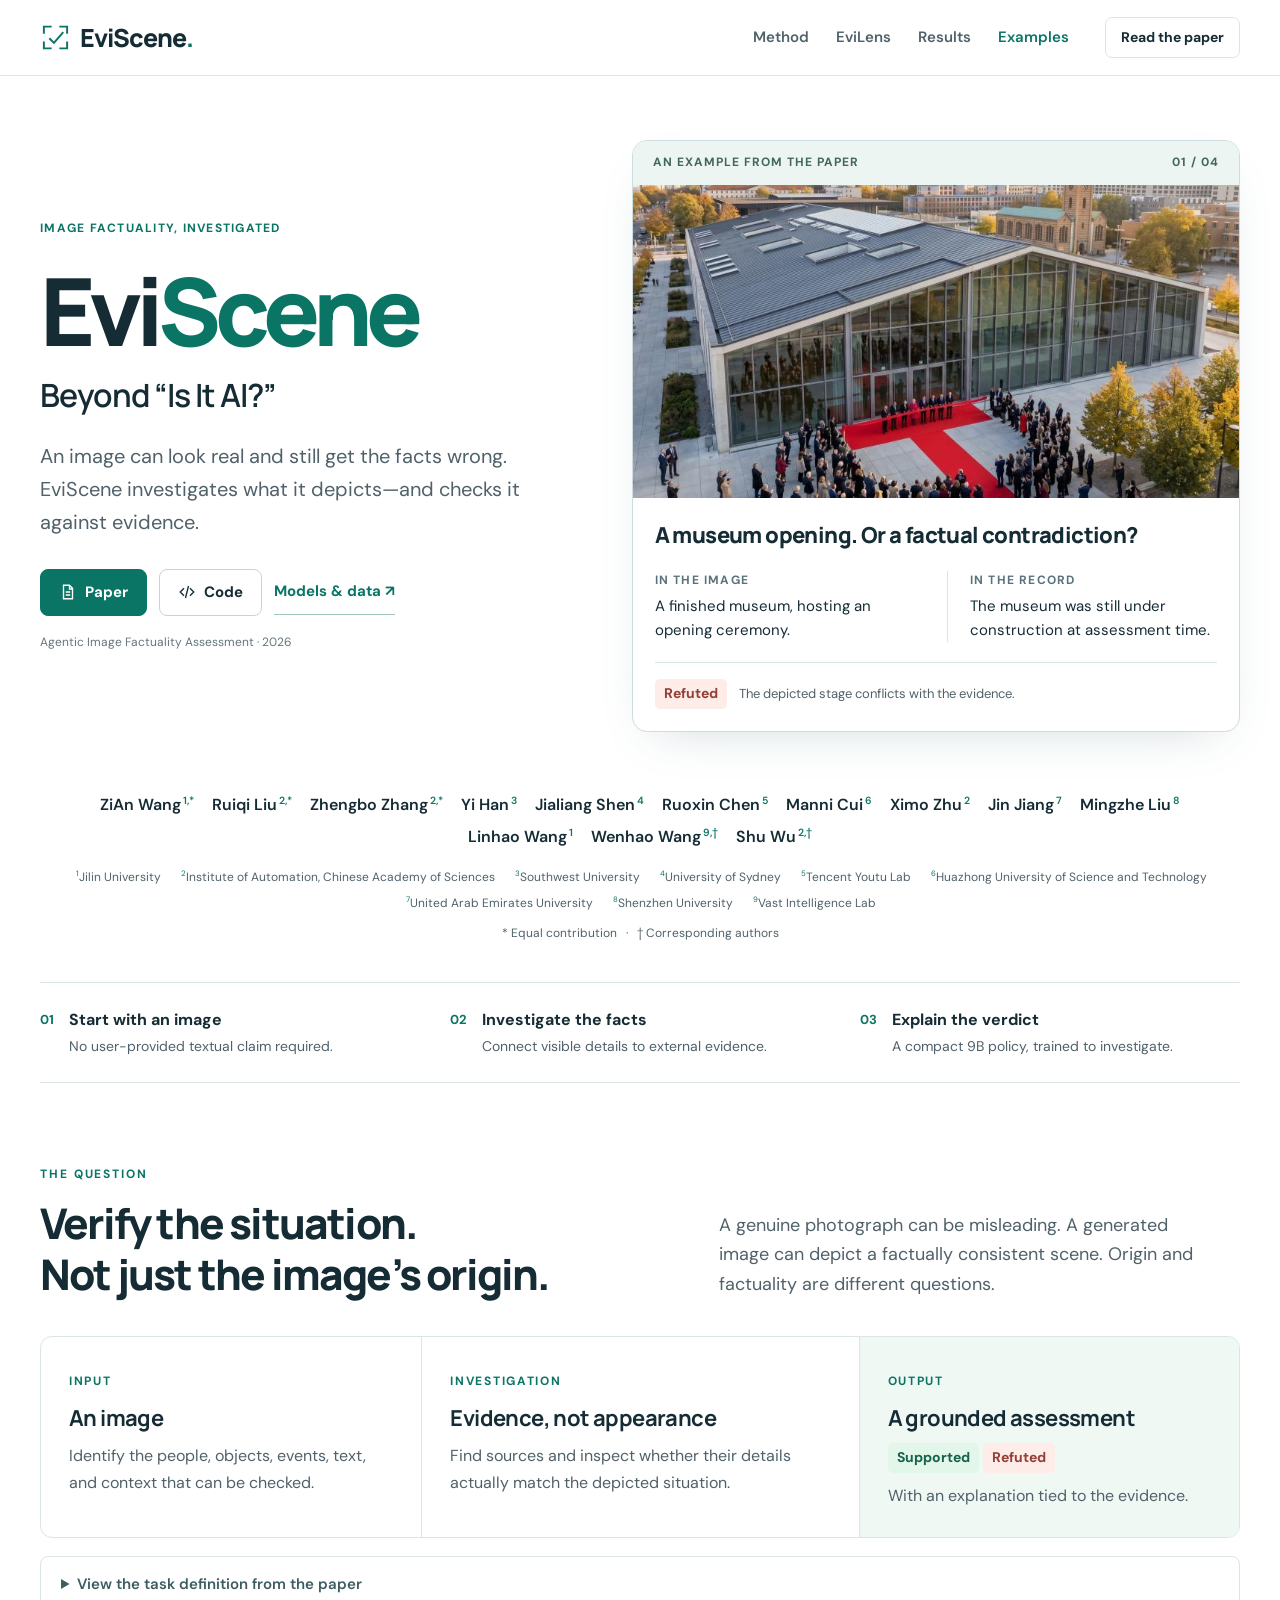
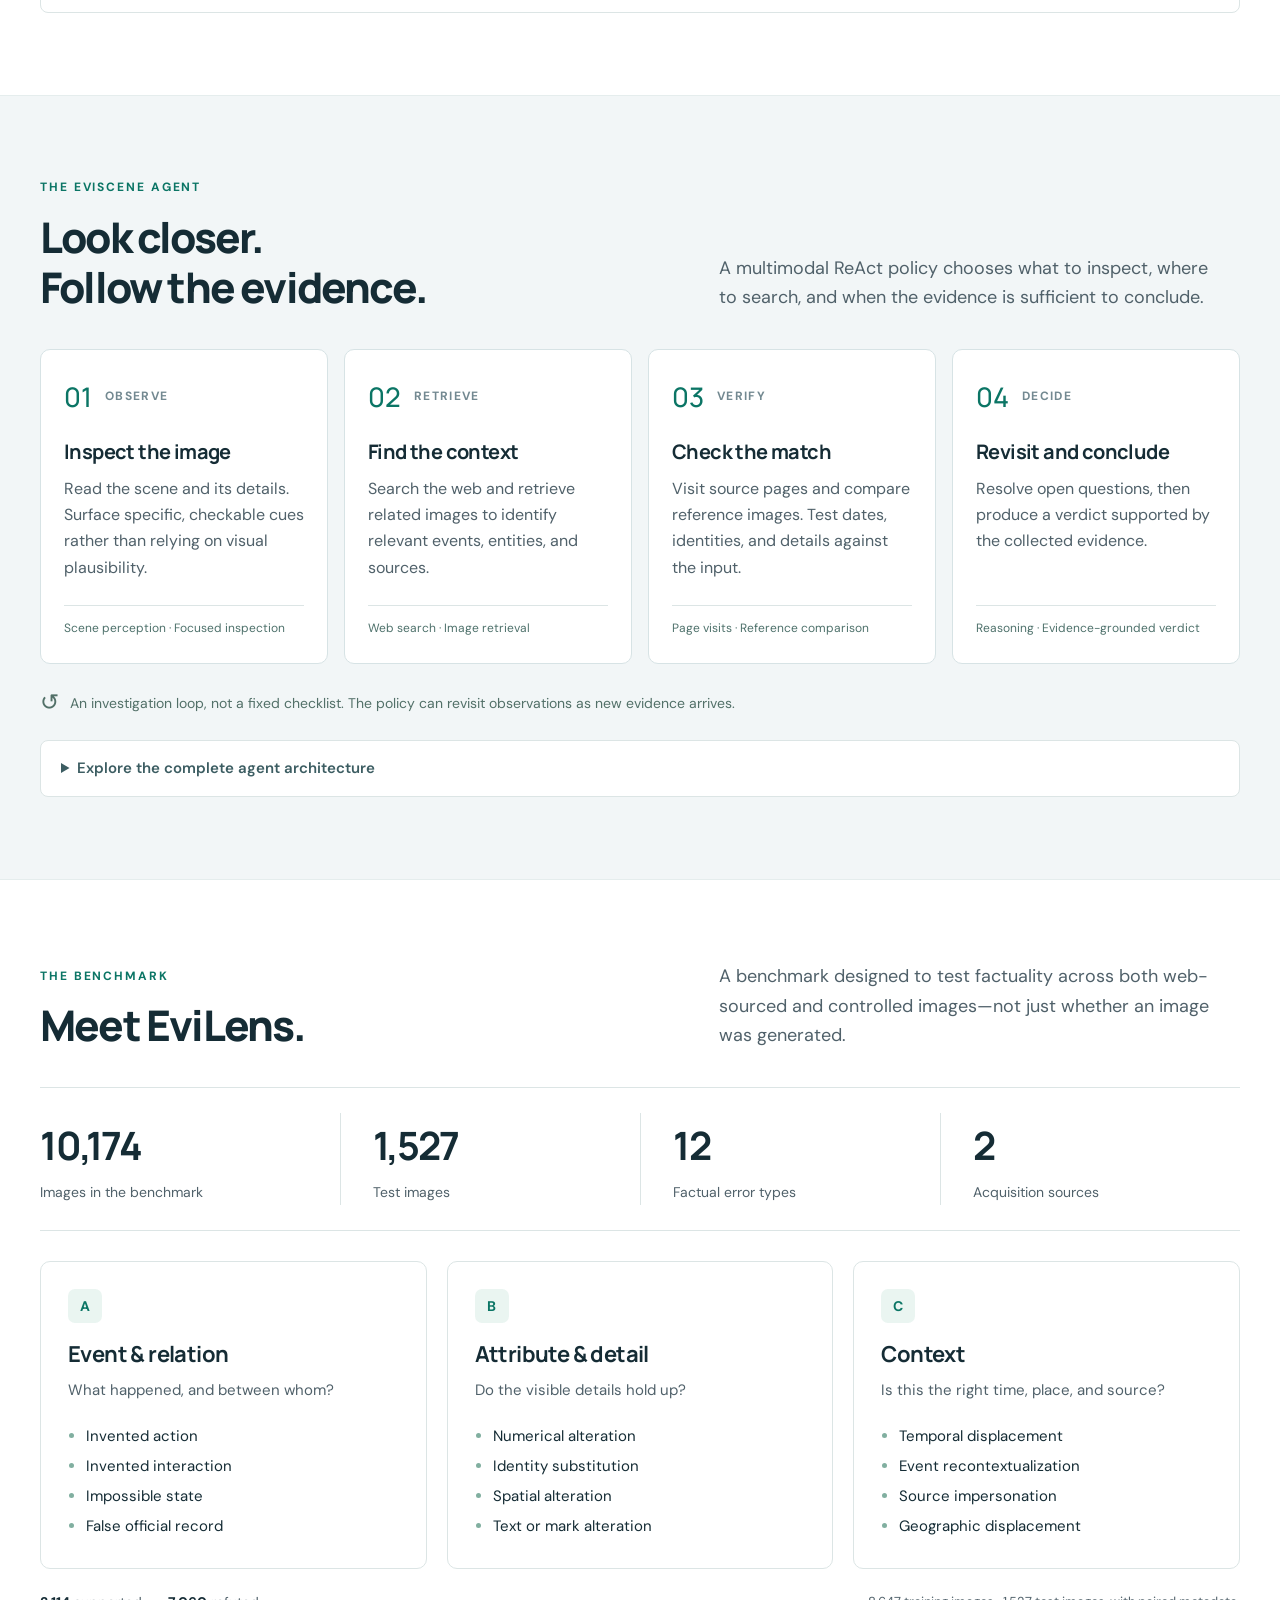
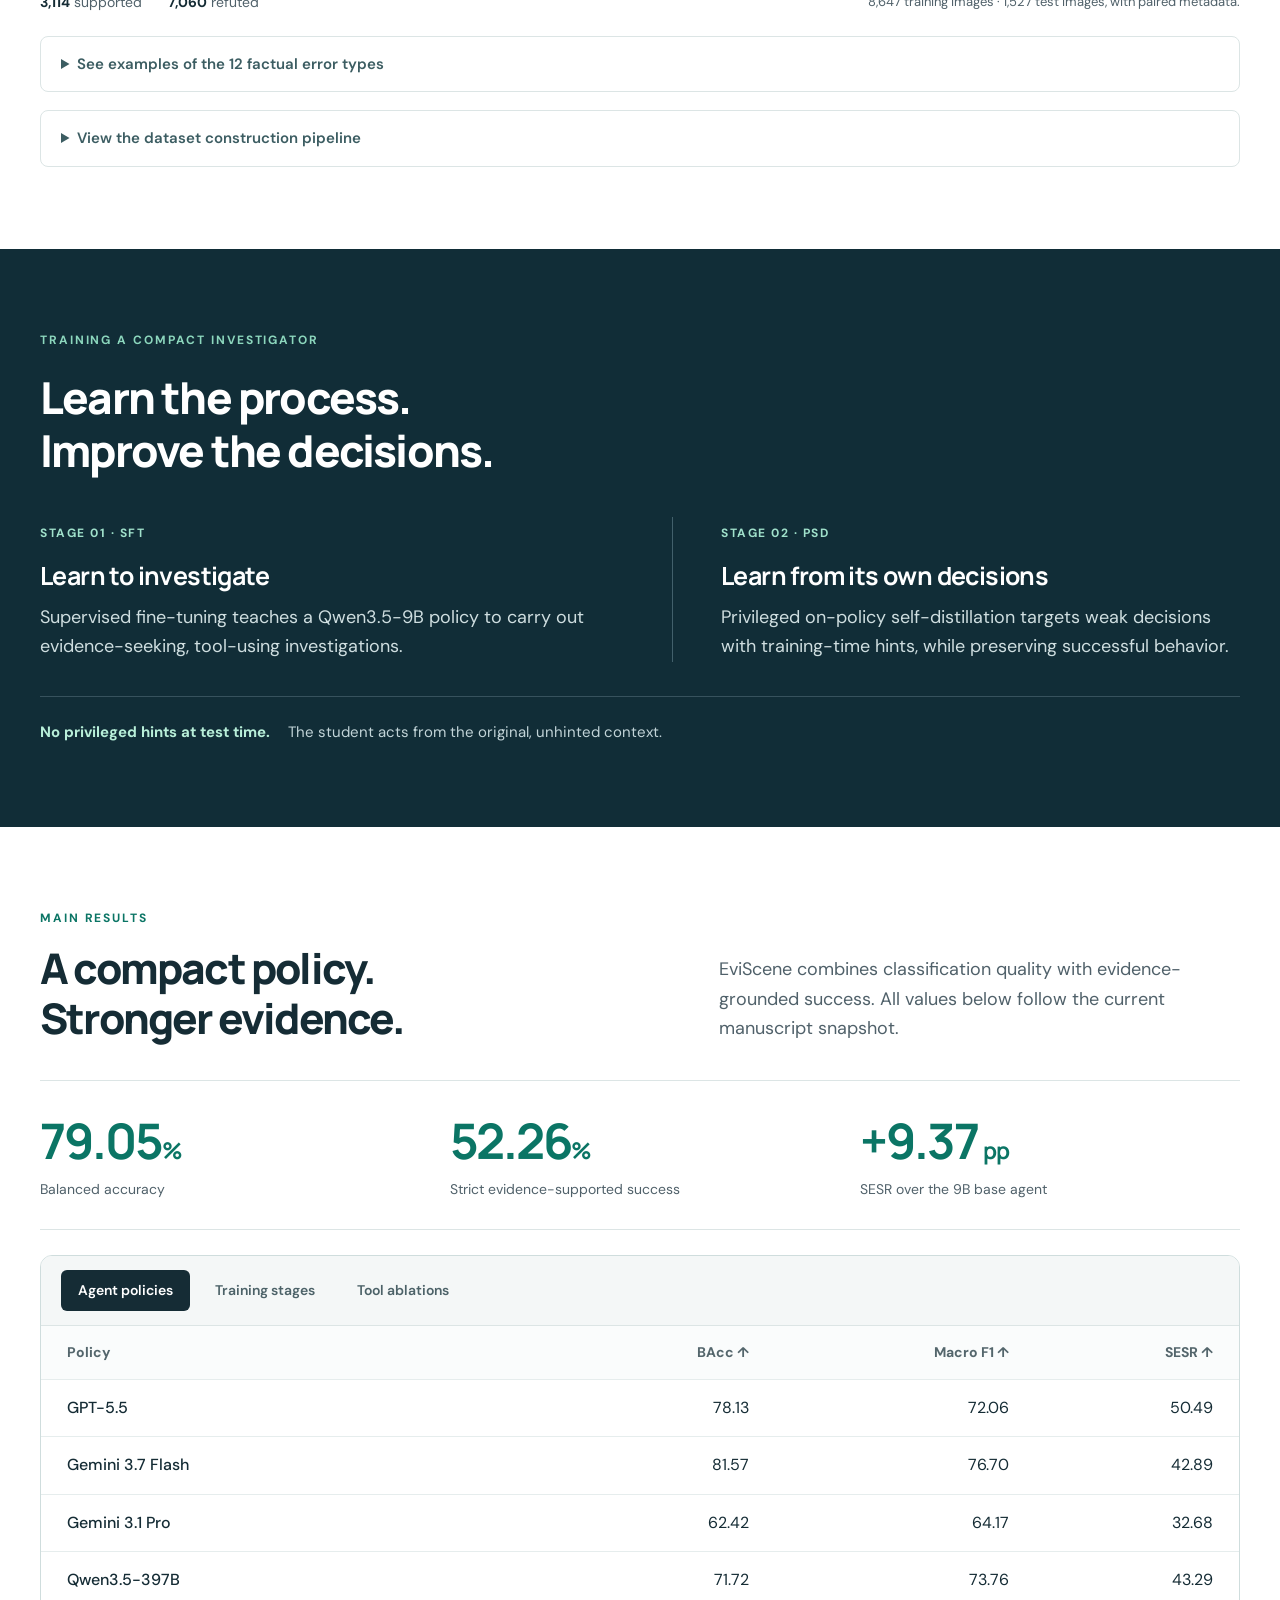
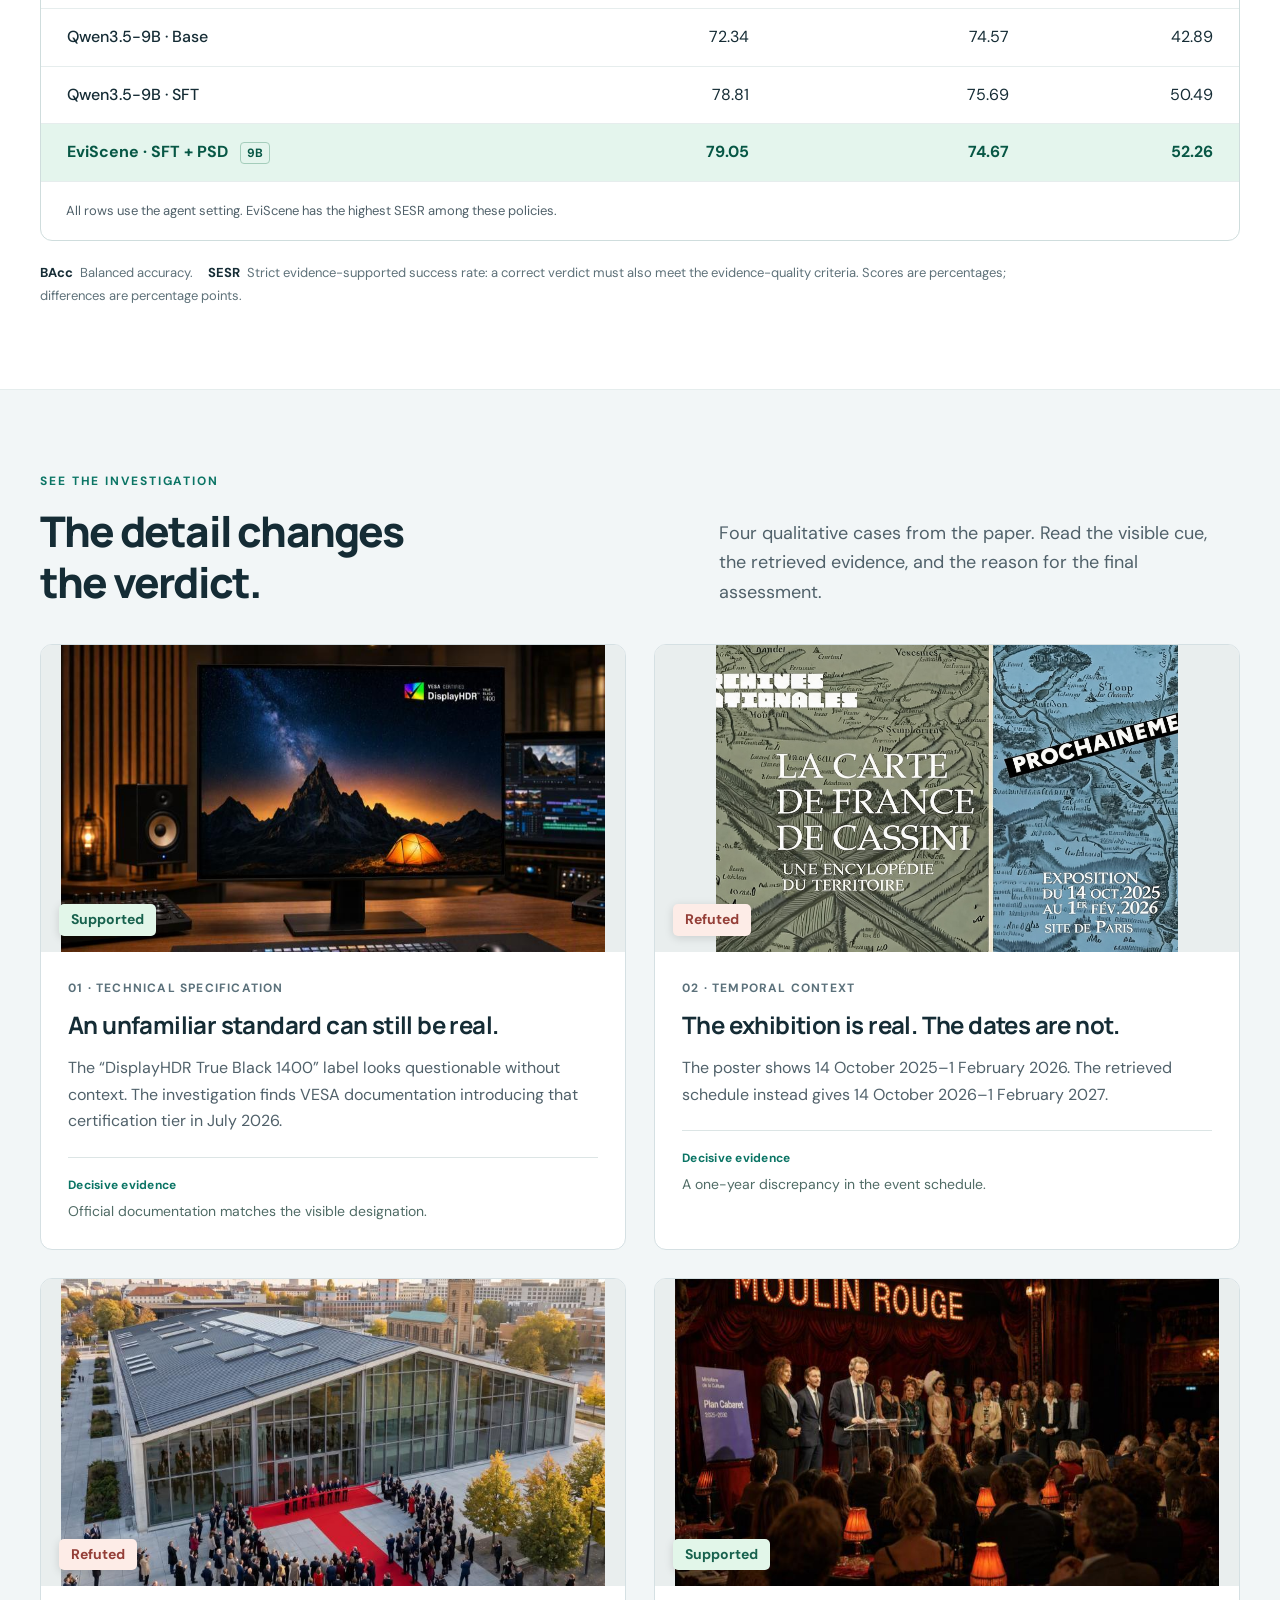
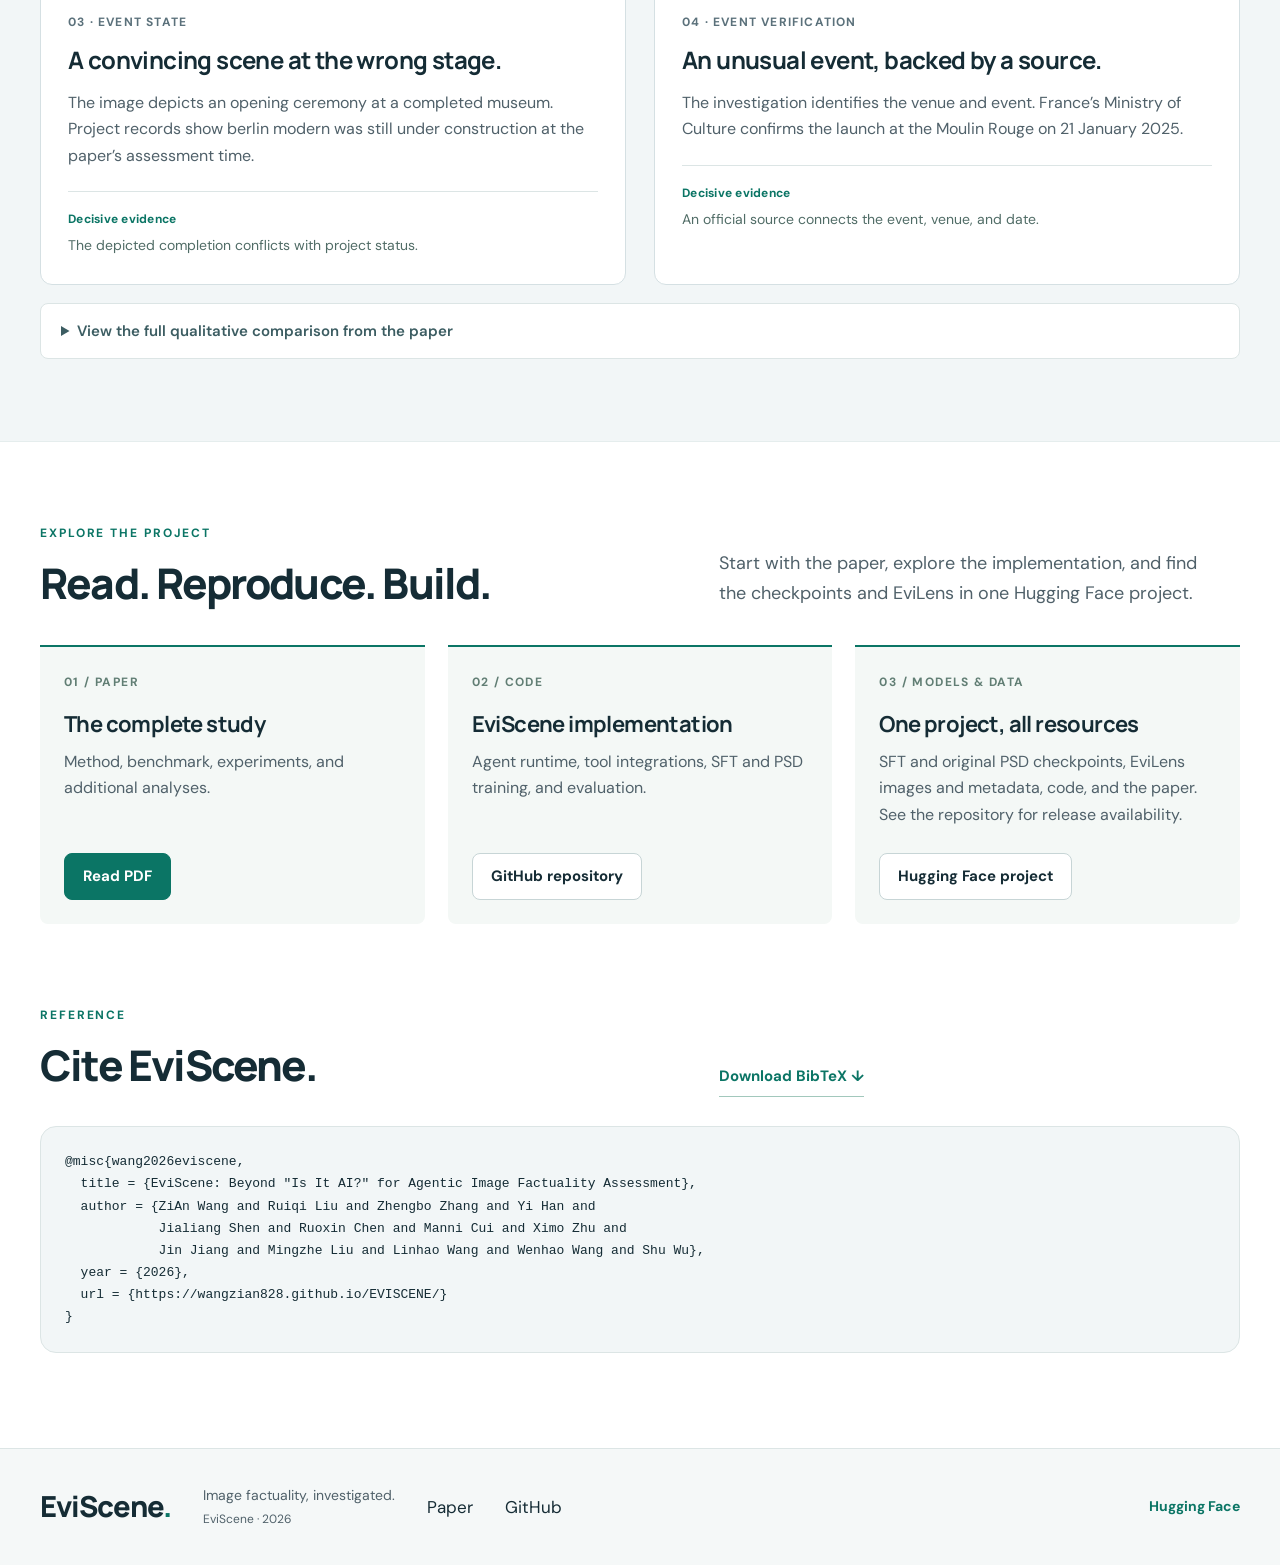
==== index.html @ 13299c03 "Publish EviScene project website" ====
<!doctype html>
<html lang="en">
  <head>
    <meta charset="utf-8" />
    <meta name="viewport" content="width=device-width,initial-scale=1" />
    <title>EviScene — Beyond “Is It AI?”</title>
    <meta
      name="description"
      content="EviScene investigates the facts behind an image with visual inspection, retrieval, and evidence-grounded reasoning. Meet EviLens, a benchmark for image factuality assessment."
    />
    <meta name="theme-color" content="#0b7565" />
    <link rel="canonical" href="https://wangzian828.github.io/EVISCENE/" />
    <meta property="og:title" content="EviScene: Beyond “Is It AI?”" />
    <meta property="og:description" content="Agentic image factuality assessment. Explore the paper, code, models, and EviLens benchmark." />
    <meta property="og:url" content="https://wangzian828.github.io/EVISCENE/" />
    <meta property="og:image" content="https://wangzian828.github.io/EVISCENE/assets/architecture.webp" />
    <link
      rel="icon"
      href="data:image/svg+xml,%3Csvg xmlns='http://www.w3.org/2000/svg' viewBox='0 0 48 48'%3E%3Crect width='48' height='48' rx='12' fill='%230b7565'/%3E%3Cpath d='M12 21v-8h8M28 13h8v8M36 28v8h-8M20 36h-8v-8' fill='none' stroke='white' stroke-width='3'/%3E%3Cpath d='m18 24 5 5 9-10' fill='none' stroke='%23bce6c9' stroke-width='3'/%3E%3C/svg%3E"
    />
    <link rel="preconnect" href="https://fonts.googleapis.com" />
    <link rel="preconnect" href="https://fonts.gstatic.com" crossorigin />
    <link
      href="https://fonts.googleapis.com/css2?family=DM+Sans:wght@400;500;600;700&family=Manrope:wght@400;500;600;700;800&display=swap"
      rel="stylesheet"
    />
    <link rel="stylesheet" href="styles.css" />
    <script src="site.js" defer></script>
  </head>
  <body>
    <a class="skip-link" href="#main">Skip to content</a>
    <header class="site-header">
      <div class="shell nav-shell">
        <a class="brand" href="#top" aria-label="EviScene home"
          ><svg viewBox="0 0 40 40" aria-hidden="true">
            <path d="M5 15V6h10M25 6h10v9M35 25v9H25M15 34H5v-9" />
            <path d="m12 21 6 6 12-14" /></svg
          >EviScene<span>.</span></a
        >
        <nav aria-label="Main navigation">
          <a href="#method">Method</a><a href="#benchmark">EviLens</a
          ><a href="#results">Results</a><a href="#examples">Examples</a>
        </nav>
        <a
          class="nav-paper"
          href="assets/eviscene-paper.pdf"
          target="_blank"
          rel="noopener"
          >Read the paper</a
        >
      </div>
    </header>
    <main id="main">
      <section class="hero shell" id="top">
        <div class="hero-copy">
          <div class="eyebrow">IMAGE FACTUALITY, INVESTIGATED</div>
          <h1>Evi<span>Scene</span></h1>
          <p class="hero-subtitle">Beyond “Is It AI?”</p>
          <p class="hero-description">
            An image can look real and still get the facts wrong. EviScene
            investigates what it depicts—and checks it against evidence.
          </p>
          <div class="hero-actions">
            <a
              class="button primary"
              href="assets/eviscene-paper.pdf"
              target="_blank"
              rel="noopener"
              ><svg viewBox="0 0 24 24" aria-hidden="true">
                <path d="M6 3h8l4 4v14H6zM14 3v5h4M9 12h6M9 16h6" /></svg
              >Paper</a
            >
            <a
              class="button"
              href="https://github.com/wangzian828/EVISCENE"
              target="_blank"
              rel="noopener"
              ><svg viewBox="0 0 24 24" aria-hidden="true">
                <path d="m8 7-5 5 5 5M16 7l5 5-5 5M14 4l-4 16" /></svg
              >Code</a
            >
            <a class="text-link" href="https://huggingface.co/ZiAnwang/EviScene" target="_blank" rel="noopener">Models &amp; data ↗</a>
          </div>
          <p class="hero-note">
            Agentic Image Factuality Assessment · 2026
          </p>
        </div>
        <article class="hero-case">
          <div class="case-topline">
            <span>AN EXAMPLE FROM THE PAPER</span><span>01 / 04</span>
          </div>
          <img
            class="hero-photo"
            src="assets/case-museum.jpg"
            width="812"
            height="458"
            alt="An apparent museum opening ceremony in front of a completed modern building"
          />
          <div class="hero-case-body">
            <h2>A museum opening. Or a factual contradiction?</h2>
            <div class="evidence-pair">
              <div>
                <span class="micro-label">IN THE IMAGE</span>
                <p>A finished museum, hosting an opening ceremony.</p>
              </div>
              <div>
                <span class="micro-label">IN THE RECORD</span>
                <p>
                  The museum was still under construction at assessment time.
                </p>
              </div>
            </div>
            <div class="verdict-line">
              <span class="verdict refuted">Refuted</span
              ><span>The depicted stage conflicts with the evidence.</span>
            </div>
          </div>
        </article>
      </section>
      <section class="shell authors" aria-label="Authors and affiliations">
        <p class="author-names">
          <span>ZiAn Wang<sup>1,*</sup></span>
          <span>Ruiqi Liu<sup>2,*</sup></span>
          <span>Zhengbo Zhang<sup>2,*</sup></span>
          <span>Yi Han<sup>3</sup></span>
          <span>Jialiang Shen<sup>4</sup></span>
          <span>Ruoxin Chen<sup>5</sup></span>
          <span>Manni Cui<sup>6</sup></span>
          <span>Ximo Zhu<sup>2</sup></span>
          <span>Jin Jiang<sup>7</sup></span>
          <span>Mingzhe Liu<sup>8</sup></span>
          <span>Linhao Wang<sup>1</sup></span>
          <span>Wenhao Wang<sup>9,†</sup></span>
          <span>Shu Wu<sup>2,†</sup></span>
        </p>
        <p class="affiliations">
          <span><sup>1</sup>Jilin University</span>
          <span><sup>2</sup>Institute of Automation, Chinese Academy of Sciences</span>
          <span><sup>3</sup>Southwest University</span>
          <span><sup>4</sup>University of Sydney</span>
          <span><sup>5</sup>Tencent Youtu Lab</span>
          <span><sup>6</sup>Huazhong University of Science and Technology</span>
          <span><sup>7</sup>United Arab Emirates University</span>
          <span><sup>8</sup>Shenzhen University</span>
          <span><sup>9</sup>Vast Intelligence Lab</span>
        </p>
        <p class="author-notes">* Equal contribution &nbsp; · &nbsp; † Corresponding authors</p>
      </section>
      <div class="shell principles">
        <div>
          <span>01</span>
          <p>
            <strong>Start with an image</strong>No user-provided textual claim
            required.
          </p>
        </div>
        <div>
          <span>02</span>
          <p>
            <strong>Investigate the facts</strong>Connect visible details to
            external evidence.
          </p>
        </div>
        <div>
          <span>03</span>
          <p>
            <strong>Explain the verdict</strong>A compact 9B policy, trained to
            investigate.
          </p>
        </div>
      </div>

      <section class="section shell" id="overview">
        <div class="section-head">
          <div>
            <p class="eyebrow">THE QUESTION</p>
            <h2>Verify the situation.<br />Not just the image’s origin.</h2>
          </div>
          <p>
            A genuine photograph can be misleading. A generated image can depict
            a factually consistent scene. Origin and factuality are different
            questions.
          </p>
        </div>
        <div class="task-flow">
          <div class="task-step">
            <span class="step-label">INPUT</span>
            <h3>An image</h3>
            <p>
              Identify the people, objects, events, text, and context that can
              be checked.
            </p>
          </div>
          <div class="task-step">
            <span class="step-label">INVESTIGATION</span>
            <h3>Evidence, not appearance</h3>
            <p>
              Find sources and inspect whether their details actually match the
              depicted situation.
            </p>
          </div>
          <div class="task-step task-outcome">
            <span class="step-label">OUTPUT</span>
            <h3>A grounded assessment</h3>
            <p>
              <span class="verdict supported">Supported</span>
              <span class="verdict refuted">Refuted</span>
            </p>
            <p>With an explanation tied to the evidence.</p>
          </div>
        </div>
        <details class="paper-detail">
          <summary>View the task definition from the paper</summary>
          <button
            class="paper-figure"
            data-figure="assets/task.webp"
            data-pdf="assets/task.pdf"
            data-caption="Image factuality assessment: task definition"
          >
            <img
              loading="lazy"
              src="assets/task.webp"
              alt="Paper figure defining image factuality assessment"
            /><span>Open full-size figure</span>
          </button>
        </details>
      </section>

      <section class="tinted" id="method">
        <div class="section shell">
          <div class="section-head">
            <div>
              <p class="eyebrow">THE EVISCENE AGENT</p>
              <h2>Look closer.<br />Follow the evidence.</h2>
            </div>
            <p>
              A multimodal ReAct policy chooses what to inspect, where to
              search, and when the evidence is sufficient to conclude.
            </p>
          </div>
          <div class="method-grid">
            <article>
              <div class="method-number">01 <span>OBSERVE</span></div>
              <h3>Inspect the image</h3>
              <p>
                Read the scene and its details. Surface specific, checkable cues
                rather than relying on visual plausibility.
              </p>
              <div class="tool-label">
                Scene perception · Focused inspection
              </div>
            </article>
            <article>
              <div class="method-number">02 <span>RETRIEVE</span></div>
              <h3>Find the context</h3>
              <p>
                Search the web and retrieve related images to identify relevant
                events, entities, and sources.
              </p>
              <div class="tool-label">Web search · Image retrieval</div>
            </article>
            <article>
              <div class="method-number">03 <span>VERIFY</span></div>
              <h3>Check the match</h3>
              <p>
                Visit source pages and compare reference images. Test dates,
                identities, and details against the input.
              </p>
              <div class="tool-label">Page visits · Reference comparison</div>
            </article>
            <article>
              <div class="method-number">04 <span>DECIDE</span></div>
              <h3>Revisit and conclude</h3>
              <p>
                Resolve open questions, then produce a verdict supported by the
                collected evidence.
              </p>
              <div class="tool-label">
                Reasoning · Evidence-grounded verdict
              </div>
            </article>
          </div>
          <p class="loop-note">
            <span aria-hidden="true">↺</span> An investigation loop, not a fixed
            checklist. The policy can revisit observations as new evidence
            arrives.
          </p>
          <details class="paper-detail">
            <summary>Explore the complete agent architecture</summary>
            <button
              class="paper-figure"
              data-figure="assets/architecture.webp"
              data-pdf="assets/architecture.pdf"
              data-caption="EviScene: complete agent architecture"
            >
              <img
                loading="lazy"
                src="assets/architecture.webp"
                alt="Complete EviScene agent architecture from the manuscript"
              /><span>Open full-size figure</span>
            </button>
          </details>
        </div>
      </section>

      <section class="section shell" id="benchmark">
        <div class="section-head">
          <div>
            <p class="eyebrow">THE BENCHMARK</p>
            <h2>Meet EviLens.</h2>
          </div>
          <p>
            A benchmark designed to test factuality across both web-sourced and
            controlled images—not just whether an image was generated.
          </p>
        </div>
        <div class="dataset-stats">
          <div><strong>10,174</strong><span>Images in the benchmark</span></div>
          <div><strong>1,527</strong><span>Test images</span></div>
          <div><strong>12</strong><span>Factual error types</span></div>
          <div><strong>2</strong><span>Acquisition sources</span></div>
        </div>
        <div class="taxonomy-grid">
          <article>
            <span class="taxonomy-index">A</span>
            <h3>Event &amp; relation</h3>
            <p>What happened, and between whom?</p>
            <ul>
              <li>Invented action</li>
              <li>Invented interaction</li>
              <li>Impossible state</li>
              <li>False official record</li>
            </ul>
          </article>
          <article>
            <span class="taxonomy-index">B</span>
            <h3>Attribute &amp; detail</h3>
            <p>Do the visible details hold up?</p>
            <ul>
              <li>Numerical alteration</li>
              <li>Identity substitution</li>
              <li>Spatial alteration</li>
              <li>Text or mark alteration</li>
            </ul>
          </article>
          <article>
            <span class="taxonomy-index">C</span>
            <h3>Context</h3>
            <p>Is this the right time, place, and source?</p>
            <ul>
              <li>Temporal displacement</li>
              <li>Event recontextualization</li>
              <li>Source impersonation</li>
              <li>Geographic displacement</li>
            </ul>
          </article>
        </div>
        <div class="dataset-note">
          <span><strong>3,114</strong> supported</span
          ><span><strong>7,060</strong> refuted</span>
          <p>8,647 training images · 1,527 test images, with paired metadata.</p>
        </div>
        <details class="paper-detail">
          <summary>See examples of the 12 factual error types</summary>
          <button
            class="paper-figure"
            data-figure="assets/taxonomy.webp"
            data-pdf="assets/taxonomy.pdf"
            data-caption="EviLens: factual error taxonomy"
          >
            <img
              loading="lazy"
              src="assets/taxonomy.webp"
              alt="Twelve image factuality error types with examples"
            /><span>Open full-size figure</span>
          </button>
        </details>
        <details class="paper-detail">
          <summary>View the dataset construction pipeline</summary>
          <button
            class="paper-figure"
            data-figure="assets/dataset-pipeline.webp"
            data-caption="EviLens: dataset construction pipeline"
          >
            <img
              loading="lazy"
              src="assets/dataset-pipeline.webp"
              alt="EviLens dataset construction pipeline"
            /><span>Open full-size figure</span>
          </button>
        </details>
      </section>

      <section class="training-section" id="training">
        <div class="section shell">
          <p class="eyebrow">TRAINING A COMPACT INVESTIGATOR</p>
          <h2>Learn the process.<br />Improve the decisions.</h2>
          <div class="training-grid">
            <article>
              <span class="training-tag">STAGE 01 · SFT</span>
              <h3>Learn to investigate</h3>
              <p>
                Supervised fine-tuning teaches a Qwen3.5-9B policy to carry out
                evidence-seeking, tool-using investigations.
              </p>
            </article>
            <article>
              <span class="training-tag">STAGE 02 · PSD</span>
              <h3>Learn from its own decisions</h3>
              <p>
                Privileged on-policy self-distillation targets weak decisions
                with training-time hints, while preserving successful behavior.
              </p>
            </article>
          </div>
          <div class="training-foot">
            <strong>No privileged hints at test time.</strong>
            <p>The student acts from the original, unhinted context.</p>
          </div>
        </div>
      </section>

      <section class="section shell" id="results">
        <div class="section-head">
          <div>
            <p class="eyebrow">MAIN RESULTS</p>
            <h2>A compact policy.<br />Stronger evidence.</h2>
          </div>
          <p>
            EviScene combines classification quality with evidence-grounded
            success. All values below follow the current manuscript snapshot.
          </p>
        </div>
        <div class="result-highlights">
          <div>
            <strong>79.05<span>%</span></strong
            ><span>Balanced accuracy</span>
          </div>
          <div>
            <strong>52.26<span>%</span></strong
            ><span>Strict evidence-supported success</span>
          </div>
          <div>
            <strong>+9.37<span> pp</span></strong
            ><span>SESR over the 9B base agent</span>
          </div>
        </div>
        <div class="results-box">
          <div class="tabs" role="tablist" aria-label="Result comparisons">
            <button
              id="tab-policies"
              role="tab"
              aria-selected="true"
              aria-controls="panel-policies"
            >
              Agent policies</button
            ><button
              id="tab-training"
              role="tab"
              aria-selected="false"
              aria-controls="panel-training"
              tabindex="-1"
            >
              Training stages</button
            ><button
              id="tab-tools"
              role="tab"
              aria-selected="false"
              aria-controls="panel-tools"
              tabindex="-1"
            >
              Tool ablations
            </button>
          </div>
          <div
            id="panel-policies"
            role="tabpanel"
            aria-labelledby="tab-policies"
          >
            <div
              class="table-scroll"
              tabindex="0"
              aria-label="Agent policy results, scroll horizontally on small screens"
            >
              <table>
                <thead>
                  <tr>
                    <th scope="col">Policy</th>
                    <th scope="col">BAcc ↑</th>
                    <th scope="col">Macro F1 ↑</th>
                    <th scope="col">SESR ↑</th>
                  </tr>
                </thead>
                <tbody>
                  <tr>
                    <th scope="row">GPT-5.5</th>
                    <td>78.13</td>
                    <td>72.06</td>
                    <td>50.49</td>
                  </tr>
                  <tr>
                    <th scope="row">Gemini 3.7 Flash</th>
                    <td>81.57</td>
                    <td>76.70</td>
                    <td>42.89</td>
                  </tr>
                  <tr>
                    <th scope="row">Gemini 3.1 Pro</th>
                    <td>62.42</td>
                    <td>64.17</td>
                    <td>32.68</td>
                  </tr>
                  <tr>
                    <th scope="row">Qwen3.5-397B</th>
                    <td>71.72</td>
                    <td>73.76</td>
                    <td>43.29</td>
                  </tr>
                  <tr>
                    <th scope="row">Qwen3.5-9B · Base</th>
                    <td>72.34</td>
                    <td>74.57</td>
                    <td>42.89</td>
                  </tr>
                  <tr>
                    <th scope="row">Qwen3.5-9B · SFT</th>
                    <td>78.81</td>
                    <td>75.69</td>
                    <td>50.49</td>
                  </tr>
                  <tr class="highlight">
                    <th scope="row">EviScene · SFT + PSD <span>9B</span></th>
                    <td>79.05</td>
                    <td>74.67</td>
                    <td><strong>52.26</strong></td>
                  </tr>
                </tbody>
              </table>
            </div>
            <p class="table-note">
              All rows use the agent setting. EviScene has the highest SESR
              among these policies.
            </p>
          </div>
          <div
            id="panel-training"
            role="tabpanel"
            aria-labelledby="tab-training"
            hidden
          >
            <div
              class="table-scroll"
              tabindex="0"
              aria-label="Training stage results, scroll horizontally on small screens"
            >
              <table>
                <thead>
                  <tr>
                    <th scope="col">Qwen3.5-9B setting</th>
                    <th scope="col">BAcc ↑</th>
                    <th scope="col">Macro F1 ↑</th>
                    <th scope="col">SESR ↑</th>
                  </tr>
                </thead>
                <tbody>
                  <tr>
                    <th scope="row">Direct prediction</th>
                    <td>65.70</td>
                    <td>57.26</td>
                    <td>1.70</td>
                  </tr>
                  <tr>
                    <th scope="row">Base agent</th>
                    <td>72.34</td>
                    <td>74.57</td>
                    <td>42.89</td>
                  </tr>
                  <tr>
                    <th scope="row">After SFT</th>
                    <td>78.81</td>
                    <td>75.69</td>
                    <td>50.49</td>
                  </tr>
                  <tr class="highlight">
                    <th scope="row">After SFT + PSD</th>
                    <td>79.05</td>
                    <td>74.67</td>
                    <td><strong>52.26</strong></td>
                  </tr>
                </tbody>
              </table>
            </div>
            <p class="table-note">
              From the base agent to SFT + PSD: +6.71 points in BAcc and +9.37
              points in SESR.
            </p>
          </div>
          <div
            id="panel-tools"
            role="tabpanel"
            aria-labelledby="tab-tools"
            hidden
          >
            <div
              class="table-scroll"
              tabindex="0"
              aria-label="Tool ablation results, scroll horizontally on small screens"
            >
              <table>
                <thead>
                  <tr>
                    <th scope="col">Tool configuration</th>
                    <th scope="col">BAcc ↑</th>
                    <th scope="col">SESR ↑</th>
                    <th scope="col">Δ SESR</th>
                  </tr>
                </thead>
                <tbody>
                  <tr class="highlight">
                    <th scope="row">All tools · EviScene</th>
                    <td>79.05</td>
                    <td><strong>52.26</strong></td>
                    <td>—</td>
                  </tr>
                  <tr>
                    <th scope="row">Without web search</th>
                    <td>74.37</td>
                    <td>35.89</td>
                    <td>−16.37</td>
                  </tr>
                  <tr>
                    <th scope="row">Without image retrieval</th>
                    <td>74.52</td>
                    <td>40.01</td>
                    <td>−12.25</td>
                  </tr>
                  <tr>
                    <th scope="row">Without evidence inspection</th>
                    <td>76.55</td>
                    <td>46.04</td>
                    <td>−6.22</td>
                  </tr>
                </tbody>
              </table>
            </div>
            <p class="table-note">
              Evidence inspection comprises source-page visits and
              reference-image comparison. Web search has the largest SESR drop
              when removed.
            </p>
          </div>
        </div>
        <p class="metric-key">
          <strong>BAcc</strong> Balanced accuracy. <strong>SESR</strong> Strict
          evidence-supported success rate: a correct verdict must also meet the
          evidence-quality criteria. Scores are percentages; differences are
          percentage points.
        </p>
      </section>

      <section class="tinted" id="examples">
        <div class="section shell">
          <div class="section-head">
            <div>
              <p class="eyebrow">SEE THE INVESTIGATION</p>
              <h2>The detail changes<br />the verdict.</h2>
            </div>
            <p>
              Four qualitative cases from the paper. Read the visible cue, the
              retrieved evidence, and the reason for the final assessment.
            </p>
          </div>
          <div class="example-grid">
            <article class="example-card">
              <div class="example-image">
                <img
                  loading="lazy"
                  src="assets/case-display.jpg"
                  width="812"
                  height="458"
                  alt="Display certification graphic labeled DisplayHDR True Black 1400"
                /><span class="verdict supported">Supported</span>
              </div>
              <div class="example-copy">
                <span class="micro-label">01 · TECHNICAL SPECIFICATION</span>
                <h3>An unfamiliar standard can still be real.</h3>
                <p>
                  The “DisplayHDR True Black 1400” label looks questionable
                  without context. The investigation finds VESA documentation
                  introducing that certification tier in July 2026.
                </p>
                <div class="case-takeaway">
                  <strong>Decisive evidence</strong>Official documentation
                  matches the visible designation.
                </div>
              </div>
            </article>
            <article class="example-card">
              <div class="example-image">
                <img
                  loading="lazy"
                  src="assets/case-exhibition.jpg"
                  width="1800"
                  height="1200"
                  alt="Cassini exhibition poster displaying dates in 2025 and 2026"
                /><span class="verdict refuted">Refuted</span>
              </div>
              <div class="example-copy">
                <span class="micro-label">02 · TEMPORAL CONTEXT</span>
                <h3>The exhibition is real. The dates are not.</h3>
                <p>
                  The poster shows 14 October 2025–1 February 2026. The
                  retrieved schedule instead gives 14 October 2026–1 February
                  2027.
                </p>
                <div class="case-takeaway">
                  <strong>Decisive evidence</strong>A one-year discrepancy in
                  the event schedule.
                </div>
              </div>
            </article>
            <article class="example-card">
              <div class="example-image">
                <img
                  loading="lazy"
                  src="assets/case-museum.jpg"
                  width="812"
                  height="458"
                  alt="An apparent opening ceremony for berlin modern"
                /><span class="verdict refuted">Refuted</span>
              </div>
              <div class="example-copy">
                <span class="micro-label">03 · EVENT STATE</span>
                <h3>A convincing scene at the wrong stage.</h3>
                <p>
                  The image depicts an opening ceremony at a completed museum.
                  Project records show berlin modern was still under
                  construction at the paper’s assessment time.
                </p>
                <div class="case-takeaway">
                  <strong>Decisive evidence</strong>The depicted completion
                  conflicts with project status.
                </div>
              </div>
            </article>
            <article class="example-card">
              <div class="example-image">
                <img
                  loading="lazy"
                  src="assets/case-cabaret.jpg"
                  width="812"
                  height="458"
                  alt="A cultural launch event at the Moulin Rouge"
                /><span class="verdict supported">Supported</span>
              </div>
              <div class="example-copy">
                <span class="micro-label">04 · EVENT VERIFICATION</span>
                <h3>An unusual event, backed by a source.</h3>
                <p>
                  The investigation identifies the venue and event. France’s
                  Ministry of Culture confirms the launch at the Moulin Rouge on
                  21 January 2025.
                </p>
                <div class="case-takeaway">
                  <strong>Decisive evidence</strong>An official source connects
                  the event, venue, and date.
                </div>
              </div>
            </article>
          </div>
          <details class="paper-detail">
            <summary>
              View the full qualitative comparison from the paper
            </summary>
            <button
              class="paper-figure"
              data-figure="assets/qualitative.webp"
              data-pdf="assets/qualitative.pdf"
              data-caption="Qualitative comparison: direct prediction and EviScene"
            >
              <img
                loading="lazy"
                src="assets/qualitative.webp"
                alt="Paper comparison of direct prediction and evidence-seeking investigations across four cases"
              /><span>Open full-size figure</span>
            </button>
          </details>
        </div>
      </section>

      <section class="section shell resources" id="resources">
        <div class="section-head">
          <div>
            <p class="eyebrow">EXPLORE THE PROJECT</p>
            <h2>Read. Reproduce. Build.</h2>
          </div>
          <p>
            Start with the paper, explore the implementation, and find the
            checkpoints and EviLens in one Hugging Face project.
          </p>
        </div>
        <div class="resource-grid">
          <article>
            <span class="resource-type">01 / PAPER</span>
            <h3>The complete study</h3>
            <p>Method, benchmark, experiments, and additional analyses.</p>
            <a
              class="button primary"
              href="assets/eviscene-paper.pdf"
              target="_blank"
              rel="noopener"
              >Read PDF</a
            >
          </article>
          <article>
            <span class="resource-type">02 / CODE</span>
            <h3>EviScene implementation</h3>
            <p>Agent runtime, tool integrations, SFT and PSD training, and evaluation.</p>
            <a
              class="button"
              href="https://github.com/wangzian828/EVISCENE"
              target="_blank"
              rel="noopener"
              >GitHub repository</a
            >
          </article>
          <article>
            <span class="resource-type">03 / MODELS &amp; DATA</span>
            <h3>One project, all resources</h3>
            <p>
              SFT and original PSD checkpoints, EviLens images and metadata,
              code, and the paper. See the repository for release availability.
            </p>
            <a class="button" href="https://huggingface.co/ZiAnwang/EviScene" target="_blank" rel="noopener">Hugging Face project</a>
          </article>
        </div>
      </section>
      <section class="section shell citation" id="citation">
        <div class="section-head">
          <div><p class="eyebrow">REFERENCE</p><h2>Cite EviScene.</h2></div>
          <p><a class="text-link" href="assets/eviscene.bib" download>Download BibTeX ↓</a></p>
        </div>
        <pre><code>@misc{wang2026eviscene,
  title = {EviScene: Beyond "Is It AI?" for Agentic Image Factuality Assessment},
  author = {ZiAn Wang and Ruiqi Liu and Zhengbo Zhang and Yi Han and
            Jialiang Shen and Ruoxin Chen and Manni Cui and Ximo Zhu and
            Jin Jiang and Mingzhe Liu and Linhao Wang and Wenhao Wang and Shu Wu},
  year = {2026},
  url = {https://wangzian828.github.io/EVISCENE/}
}</code></pre>
      </section>
    </main>
    <footer>
      <div class="shell footer-inner">
        <a class="footer-brand" href="#top">EviScene<span>.</span></a>
        <p>
          Image factuality, investigated.<br /><span
            >EviScene · 2026</span
          >
        </p>
        <a href="assets/eviscene-paper.pdf" target="_blank" rel="noopener"
          >Paper</a
        >
        <a href="https://github.com/wangzian828/EVISCENE" target="_blank" rel="noopener">GitHub</a>
        <a href="https://huggingface.co/ZiAnwang/EviScene" target="_blank" rel="noopener">Hugging Face</a>
      </div>
    </footer>
    <dialog id="figure-dialog" aria-labelledby="figure-title">
      <div class="figure-toolbar">
        <h2 id="figure-title">Research figure</h2>
        <div class="figure-controls" role="group" aria-label="Figure zoom">
          <button data-zoom="fit" aria-pressed="true">Fit</button
          ><button data-zoom="1" aria-pressed="false">100%</button
          ><button data-zoom="2" aria-pressed="false">200%</button
          ><a class="figure-pdf" target="_blank" rel="noopener">PDF</a
          ><button class="figure-close" aria-label="Close figure">Close</button>
        </div>
      </div>
      <div
        class="zoom-stage"
        tabindex="0"
        aria-label="Scrollable enlarged figure"
      >
        <img alt="" />
      </div>
      <p class="zoom-hint">
        Choose 100% or 200% to inspect details. Scroll to move around the
        figure.
      </p>
    </dialog>
  </body>
</html>
---- styles.css ----
:root {
  --ink: #152c35;
  --muted: #50616a;
  --green: #0b7565;
  --mint: #def4ec;
  --line: #dce5e5;
  --soft: #f2f6f7;
  --white: #fff;
  --font: "DM Sans", Arial, sans-serif;
  --heading: "Manrope", Arial, sans-serif;
}
* {
  box-sizing: border-box;
}
html {
  scroll-behavior: smooth;
  scroll-padding-top: 100px;
}
body {
  margin: 0;
  color: var(--ink);
  background: #fff;
  font-family: var(--font);
  font-size: 17px;
  line-height: 1.65;
  -webkit-font-smoothing: antialiased;
}
a {
  color: inherit;
  text-decoration: none;
}
button {
  font: inherit;
  cursor: pointer;
}
img {
  max-width: 100%;
  display: block;
}
h1,
h2,
h3,
p {
  margin: 0;
}
h1,
h2,
h3 {
  font-family: var(--heading);
  line-height: 1.2;
}
h2 {
  font-size: clamp(32px, 3.3vw, 46px);
  font-weight: 800;
  letter-spacing: -1.8px;
}
h3 {
  font-size: 22px;
  letter-spacing: -0.6px;
}
button,
a {
  -webkit-tap-highlight-color: transparent;
}
a,
button,
summary {
  touch-action: manipulation;
}
a:focus-visible,
button:focus-visible,
summary:focus-visible,
[tabindex]:focus-visible {
  outline: 3px solid #128976;
  outline-offset: 5px;
}
[hidden] {
  display: none !important;
}
.shell {
  width: min(1200px, calc(100% - 72px));
  margin-inline: auto;
}
.skip-link {
  position: fixed;
  top: -100px;
  left: 20px;
  padding: 10px 20px;
  background: var(--ink);
  color: white;
  z-index: 100;
}
.skip-link:focus {
  top: 10px;
}
.site-header {
  height: 76px;
  position: sticky;
  top: 0;
  z-index: 20;
  background: rgba(255, 255, 255, 0.96);
  border-bottom: 1px solid var(--line);
  backdrop-filter: blur(12px);
}
.nav-shell {
  height: 100%;
  display: flex;
  align-items: center;
  gap: 36px;
}
.brand {
  display: flex;
  align-items: center;
  font-family: var(--heading);
  font-size: 25px;
  font-weight: 800;
  letter-spacing: -1px;
}
.brand > span,
.footer-brand > span {
  color: var(--green);
}
.brand svg {
  width: 31px;
  height: 31px;
  fill: none;
  stroke: var(--green);
  stroke-width: 2.5;
  margin-right: 9px;
}
.nav-shell nav {
  display: flex;
  gap: 27px;
  margin-left: auto;
  font-size: 15px;
  font-weight: 600;
}
.nav-shell nav a {
  padding: 10px 0;
  color: var(--muted);
}
.nav-shell nav a:hover,
.nav-shell nav a.active {
  color: var(--green);
}
.nav-paper {
  font-size: 14px;
  font-weight: 700;
  padding: 8px 15px;
  border: 1px solid var(--line);
  border-radius: 7px;
  background: white;
}
.nav-paper:hover {
  border-color: var(--green);
}
.hero {
  display: grid;
  grid-template-columns: 0.94fr 1.06fr;
  gap: 52px;
  align-items: center;
  padding-block: 64px 54px;
}
.eyebrow {
  font-size: 13px;
  font-weight: 700;
  letter-spacing: 1.9px;
  color: var(--green);
  margin-bottom: 20px;
}
.hero .eyebrow {
  letter-spacing: 1.25px;
  display: flex;
  align-items: center;
  gap: 8px;
}
.status-dot {
  width: 7px;
  height: 7px;
  border-radius: 100%;
  background: var(--green);
}
h1 {
  font-size: clamp(65px, 7.4vw, 94px);
  font-weight: 800;
  letter-spacing: -6px;
  line-height: 1.1;
}
h1 span {
  color: var(--green);
}
.hero-subtitle {
  font-family: var(--heading);
  font-size: 32px;
  letter-spacing: -1px;
  font-weight: 600;
  line-height: 1.3;
  margin: 13px 0 23px;
}
.hero-description {
  font-size: 20px;
  line-height: 1.65;
  color: var(--muted);
  max-width: 500px;
}
.hero-actions {
  display: flex;
  flex-wrap: wrap;
  align-items: center;
  gap: 12px;
  margin-top: 30px;
}
.button {
  display: inline-flex;
  align-items: center;
  justify-content: center;
  gap: 8px;
  min-height: 46px;
  padding: 10px 18px;
  border: 1px solid #c7d5d6;
  border-radius: 8px;
  background: white;
  font-size: 15px;
  font-weight: 700;
  transition:
    background 0.2s,
    transform 0.2s;
}
.button:hover {
  background: #f0f7f4;
  transform: translateY(-2px);
}
.button.primary {
  background: var(--green);
  color: white;
  border-color: var(--green);
}
.button.primary:hover {
  background: #075f52;
}
.button svg {
  width: 18px;
  height: 18px;
  fill: none;
  stroke: currentColor;
  stroke-width: 1.8;
}
.button-tag {
  font-size: 11px;
  font-weight: 500;
  padding: 1px 5px;
  background: #eaf0f2;
  color: #52636a;
  border-radius: 3px;
}
.text-link {
  color: var(--green);
  font-size: 15px;
  font-weight: 700;
  padding: 10px 0;
  border-bottom: 1px solid #a2c8bc;
}
.hero-note {
  font-size: 12px;
  color: #64757c;
  margin-top: 17px;
}
.hero-case {
  border: 1px solid #cddcde;
  background: #fff;
  border-radius: 15px;
  overflow: hidden;
  box-shadow: 0 18px 48px -25px #55778150;
}
.case-topline {
  display: flex;
  justify-content: space-between;
  gap: 10px;
  background: #edf5f3;
  padding: 12px 20px;
  font-size: 11px;
  letter-spacing: 1px;
  color: #42675d;
  font-weight: 700;
}
.hero-photo {
  width: 100%;
  height: auto;
  aspect-ratio: 812/420;
  object-fit: cover;
}
.hero-case-body {
  padding: 22px;
}
.hero-case h2 {
  font-size: 22px;
  letter-spacing: -0.6px;
  line-height: 1.4;
}
.evidence-pair {
  display: grid;
  grid-template-columns: 1fr 1fr;
  gap: 22px;
  margin-block: 20px;
}
.evidence-pair > div + div {
  border-left: 1px solid var(--line);
  padding-left: 22px;
}
.micro-label {
  display: block;
  color: #5b717b;
  font-size: 11px;
  line-height: 1.6;
  letter-spacing: 1.2px;
  font-weight: 700;
}
.evidence-pair p {
  font-size: 15px;
  line-height: 1.55;
  margin-top: 5px;
}
.verdict-line {
  display: flex;
  align-items: center;
  gap: 12px;
  border-top: 1px solid var(--line);
  padding-top: 16px;
  font-size: 13px;
  line-height: 1.5;
  color: var(--muted);
}
.verdict {
  display: inline-flex;
  align-items: center;
  font-size: 12px;
  line-height: 1.4;
  font-weight: 700;
  border-radius: 5px;
  padding: 5px 9px;
  white-space: nowrap;
}
.refuted {
  color: #943e37;
  background: #fdece7;
}
.supported {
  color: #17614d;
  background: #e2f6e9;
}
.principles {
  display: grid;
  grid-template-columns: repeat(3, 1fr);
  border-block: 1px solid var(--line);
  padding-block: 24px;
  gap: 30px;
}
.principles > div {
  display: flex;
  gap: 15px;
}
.principles > div > span {
  color: var(--green);
  font-size: 13px;
  line-height: 2;
  font-weight: 700;
}
.principles p {
  font-size: 14px;
  line-height: 1.6;
  color: var(--muted);
}
.principles strong {
  display: block;
  font-size: 16px;
  color: var(--ink);
  margin-bottom: 3px;
}
.section {
  padding-block: 82px;
}
.section-head {
  display: grid;
  grid-template-columns: 1.15fr 1fr;
  gap: 80px;
  align-items: end;
  margin-bottom: 36px;
}
.section-head .eyebrow {
  margin-bottom: 14px;
}
.section-head > p {
  color: var(--muted);
  font-size: 18px;
  max-width: 500px;
}
.tinted {
  background: var(--soft);
  border-block: 1px solid #e5eded;
}
.task-flow {
  display: grid;
  grid-template-columns: 1fr 1.15fr 1fr;
  border: 1px solid var(--line);
  border-radius: 12px;
  overflow: hidden;
}
.task-step {
  padding: 28px;
}
.task-step + .task-step {
  border-left: 1px solid var(--line);
}
.step-label {
  font-size: 12px;
  letter-spacing: 1.7px;
  color: var(--green);
  font-weight: 700;
}
.task-step h3 {
  margin: 12px 0;
}
.task-step > p {
  font-size: 16px;
  color: var(--muted);
}
.task-outcome {
  background: #f0f8f4;
}
.task-outcome p + p {
  margin-top: 10px;
}
.paper-detail {
  margin-top: 18px;
  border: 1px solid var(--line);
  border-radius: 8px;
  background: #fff;
}
.paper-detail summary {
  padding: 15px 20px;
  font-size: 15px;
  font-weight: 600;
  cursor: pointer;
  color: #3c5d62;
}
.paper-detail summary:hover {
  color: var(--green);
  background: #f7faf9;
}
.paper-figure {
  display: block;
  width: 100%;
  padding: 24px;
  border: 0;
  border-top: 1px solid var(--line);
  background: #fff;
}
.paper-figure img {
  max-height: 650px;
  object-fit: contain;
  margin: auto;
}
.paper-figure > span {
  display: block;
  color: var(--green);
  font-size: 14px;
  font-weight: 700;
  margin-top: 18px;
}
.method-grid {
  display: grid;
  grid-template-columns: repeat(4, 1fr);
  gap: 16px;
}
.method-grid article {
  background: white;
  border: 1px solid #d7e3e5;
  border-radius: 10px;
  padding: 25px 23px;
  display: flex;
  flex-direction: column;
}
.method-number {
  font-family: var(--heading);
  font-size: 27px;
  font-weight: 500;
  color: var(--green);
  display: flex;
  align-items: center;
  gap: 13px;
}
.method-number span {
  font-family: var(--font);
  font-size: 10px;
  letter-spacing: 1.3px;
  font-weight: 700;
  color: #738991;
}
.method-grid h3 {
  font-size: 20px;
  margin: 20px 0 12px;
}
.method-grid p {
  font-size: 16px;
  color: var(--muted);
  line-height: 1.65;
  margin-bottom: 24px;
}
.tool-label {
  border-top: 1px solid var(--line);
  padding-top: 13px;
  margin-top: auto;
  font-size: 12px;
  line-height: 1.6;
  color: #4e716b;
}
.loop-note {
  display: flex;
  align-items: center;
  gap: 11px;
  color: #527068;
  font-size: 14px;
  margin-top: 20px;
}
.loop-note > span {
  font-size: 23px;
}
.dataset-stats {
  display: grid;
  grid-template-columns: repeat(4, 1fr);
  border-block: 1px solid var(--line);
  margin-bottom: 30px;
  padding-block: 25px;
}
.dataset-stats > div + div {
  border-left: 1px solid var(--line);
  padding-left: 32px;
}
.dataset-stats strong {
  font-family: var(--heading);
  font-size: 39px;
  letter-spacing: -1.5px;
  display: block;
  font-weight: 700;
}
.dataset-stats span {
  font-size: 14px;
  color: var(--muted);
}
.taxonomy-grid {
  display: grid;
  grid-template-columns: repeat(3, 1fr);
  gap: 20px;
}
.taxonomy-grid article {
  padding: 27px;
  border: 1px solid var(--line);
  border-radius: 10px;
}
.taxonomy-index {
  display: inline-flex;
  justify-content: center;
  align-items: center;
  background: #eaf5f1;
  color: var(--green);
  width: 34px;
  height: 34px;
  border-radius: 7px;
  font-weight: 700;
  font-size: 14px;
}
.taxonomy-grid h3 {
  margin-top: 18px;
}
.taxonomy-grid p {
  font-size: 15px;
  color: var(--muted);
  margin-top: 10px;
}
.taxonomy-grid ul {
  padding-left: 18px;
  font-size: 15px;
  margin: 18px 0 0;
  line-height: 2;
}
.taxonomy-grid li::marker {
  color: #81afa0;
}
.dataset-note {
  display: flex;
  align-items: center;
  gap: 26px;
  font-size: 14px;
  color: var(--muted);
  padding: 22px 0 4px;
}
.dataset-note strong {
  color: var(--ink);
}
.dataset-note p {
  margin-left: auto;
  font-size: 13px;
}
.training-section {
  background: #112d37;
  color: white;
}
.training-section .eyebrow {
  color: #8cd7bd;
}
.training-section h2 {
  font-size: 44px;
}
.training-grid {
  display: grid;
  grid-template-columns: 1fr 1fr;
  gap: 64px;
  margin-top: 40px;
}
.training-grid article + article {
  padding-left: 48px;
  border-left: 1px solid #42606b;
}
.training-tag {
  color: #a0e1cb;
  font-size: 12px;
  letter-spacing: 1.5px;
  font-weight: 700;
}
.training-grid h3 {
  font-size: 25px;
  margin: 16px 0 12px;
}
.training-grid p {
  color: #cfdee0;
  font-size: 18px;
}
.training-foot {
  display: flex;
  align-items: center;
  gap: 18px;
  margin-top: 34px;
  border-top: 1px solid #37525d;
  padding-top: 23px;
  font-size: 15px;
}
.training-foot strong {
  color: #b8efd9;
}
.training-foot p {
  color: #c2d4d8;
}
.result-highlights {
  display: grid;
  grid-template-columns: repeat(3, 1fr);
  gap: 30px;
  padding: 28px 0;
  margin-bottom: 25px;
  border-block: 1px solid var(--line);
}
.result-highlights > div {
  display: flex;
  flex-direction: column;
}
.result-highlights strong {
  font-family: var(--heading);
  font-size: 49px;
  font-weight: 700;
  letter-spacing: -2px;
  line-height: 1.3;
  color: var(--green);
}
.result-highlights strong span {
  font-size: 23px;
  letter-spacing: -0.5px;
}
.result-highlights > div > span {
  font-size: 14px;
  color: var(--muted);
  margin-top: 5px;
}
.results-box {
  border: 1px solid #cfdddd;
  border-radius: 12px;
  overflow: hidden;
  background: #fff;
}
.tabs {
  display: flex;
  gap: 8px;
  padding: 14px 20px;
  background: #f4f7f7;
  border-bottom: 1px solid var(--line);
}
.tabs button {
  border: 0;
  background: transparent;
  color: #4c6268;
  padding: 9px 17px;
  border-radius: 6px;
  font-size: 15px;
  font-weight: 600;
}
.tabs button[aria-selected="true"] {
  background: var(--ink);
  color: white;
}
.tabs button:hover:not([aria-selected="true"]) {
  background: #e5edec;
}
.table-scroll {
  overflow-x: auto;
}
table {
  border-collapse: collapse;
  width: 100%;
  font-size: 16px;
  font-variant-numeric: tabular-nums;
  white-space: nowrap;
}
th,
td {
  padding: 15px 26px;
  border-bottom: 1px solid #e6eded;
  text-align: right;
}
th:first-child {
  text-align: left;
  min-width: 255px;
}
thead th {
  font-size: 14px;
  font-weight: 700;
  background: #fafcfc;
  color: #54666c;
}
tbody th {
  font-weight: 500;
}
tr.highlight {
  background: #e4f5ed;
  color: #075745;
}
tr.highlight th,
tr.highlight td {
  font-weight: 700;
}
tr.highlight th span {
  font-size: 11px;
  border: 1px solid #a4cdbb;
  padding: 2px 6px;
  border-radius: 4px;
  margin-left: 8px;
}
.table-note {
  font-size: 13px;
  color: var(--muted);
  padding: 18px 25px;
  line-height: 1.7;
}
.metric-key {
  font-size: 13px;
  color: #5e7179;
  line-height: 1.8;
  margin-top: 20px;
  max-width: 1000px;
}
.metric-key strong {
  color: var(--ink);
  margin-right: 4px;
}
.metric-key strong + strong {
  margin-left: 12px;
}
.example-grid {
  display: grid;
  grid-template-columns: 1fr 1fr;
  gap: 28px;
}
.example-card {
  border: 1px solid #d5e0e3;
  border-radius: 12px;
  overflow: hidden;
  background: #fff;
}
.example-image {
  position: relative;
  background: #e9eeee;
}
.example-image img {
  width: 100%;
  height: auto;
  aspect-ratio: 1.9;
  object-fit: contain;
}
.example-image .verdict {
  position: absolute;
  left: 18px;
  bottom: 16px;
  box-shadow: 0 2px 10px #0002;
  padding: 6px 12px;
}
.example-copy {
  padding: 27px;
}
.example-copy h3 {
  font-size: 24px;
  line-height: 1.3;
  margin: 11px 0 15px;
}
.example-copy > p {
  color: var(--muted);
  font-size: 16px;
}
.case-takeaway {
  margin-top: 22px;
  padding-top: 18px;
  border-top: 1px solid var(--line);
  font-size: 14px;
  color: #506c66;
  line-height: 1.6;
}
.case-takeaway strong {
  display: block;
  color: var(--green);
  font-size: 12px;
  margin-bottom: 5px;
  letter-spacing: 0.25px;
}
.resource-grid {
  display: grid;
  grid-template-columns: repeat(3, 1fr);
  gap: 23px;
}
.resource-grid article {
  display: flex;
  flex-direction: column;
  border-top: 2px solid var(--green);
  padding: 26px 24px 24px;
  background: #f4f8f6;
  border-radius: 0 0 8px 8px;
}
.resource-type {
  font-size: 11px;
  letter-spacing: 1.4px;
  font-weight: 700;
  color: #617e74;
}
.resource-grid h3 {
  font-size: 22px;
  margin: 18px 0 12px;
}
.resource-grid p {
  color: var(--muted);
  font-size: 16px;
  margin-bottom: 25px;
}
.resource-grid .button,
.coming-soon {
  margin-top: auto;
  align-self: flex-start;
}
.coming-soon {
  font-size: 13px;
  color: #63756e;
  padding-block: 11px;
  font-weight: 600;
}
footer {
  background: #f5f8f8;
  border-top: 1px solid var(--line);
}
.footer-inner {
  display: flex;
  align-items: center;
  gap: 32px;
  padding-block: 34px;
}
.footer-brand {
  font-family: var(--heading);
  font-size: 29px;
  font-weight: 800;
  letter-spacing: -1px;
}
.footer-inner p {
  font-size: 14px;
  color: var(--muted);
}
.footer-inner p span {
  font-size: 12px;
}
.footer-inner > a:last-child {
  margin-left: auto;
  font-size: 14px;
  font-weight: 700;
  color: var(--green);
}
#figure-dialog {
  width: min(1400px, 96vw);
  max-width: 96vw;
  padding: 0;
  border: 1px solid #bbcece;
  border-radius: 10px;
  color: var(--ink);
  box-shadow: 0 20px 80px #0003;
}
#figure-dialog::backdrop {
  background: #10252cd6;
  backdrop-filter: blur(3px);
}
.figure-toolbar {
  display: flex;
  align-items: center;
  justify-content: space-between;
  gap: 16px;
  padding: 15px 20px;
  background: #f3f7f6;
  border-bottom: 1px solid var(--line);
}
.figure-toolbar h2 {
  font-size: 17px;
  letter-spacing: -0.4px;
  line-height: 1.4;
}
.figure-controls {
  display: flex;
  gap: 7px;
  flex-shrink: 0;
}
.figure-controls button,
.figure-controls a {
  font-size: 13px;
  font-weight: 600;
  border: 1px solid #c7d6d3;
  background: #fff;
  color: var(--ink);
  border-radius: 5px;
  padding: 6px 10px;
}
.figure-controls [aria-pressed="true"] {
  background: var(--green);
  color: white;
  border-color: var(--green);
}
.figure-controls .figure-close {
  background: var(--ink);
  color: white;
  border-color: var(--ink);
}
.zoom-stage {
  height: 70vh;
  overflow: auto;
  background: white;
  padding: 20px;
}
.zoom-stage img {
  max-width: none;
  height: auto;
}
.zoom-hint {
  font-size: 12px;
  padding: 10px 20px;
  background: #f5f8f7;
  color: var(--muted);
}
@media (min-width: 1450px) {
  .hero {
    padding-block: 76px 66px;
  }
}
@media (max-width: 1100px) {
  .hero {
    gap: 30px;
  }
  .hero h1 {
    font-size: 72px;
    letter-spacing: -4.5px;
  }
  .hero-subtitle {
    font-size: 28px;
  }
  .hero-description {
    font-size: 18px;
  }
  .hero-case-body {
    padding: 18px;
  }
  .hero-case h2 {
    font-size: 20px;
  }
  .section-head {
    gap: 50px;
  }
  .method-grid {
    grid-template-columns: repeat(2, 1fr);
  }
  .method-grid h3 {
    margin-top: 15px;
  }
  .nav-shell {
    gap: 25px;
  }
  .nav-shell nav {
    gap: 18px;
  }
  .dataset-stats strong {
    font-size: 34px;
  }
}
@media (max-width: 850px) {
  .shell {
    width: calc(100% - 48px);
  }
  .nav-shell nav a:nth-child(-n + 2) {
    display: none;
  }
  .hero {
    gap: 23px;
    padding-top: 43px;
  }
  .hero h1 {
    font-size: 60px;
    letter-spacing: -4px;
  }
  .hero-subtitle {
    font-size: 25px;
  }
  .hero-description {
    font-size: 17px;
  }
  .hero .eyebrow {
    font-size: 10px;
    letter-spacing: 1px;
  }
  .hero-actions {
    gap: 8px;
  }
  .hero-note {
    font-size: 11px;
  }
  .hero-case h2 {
    font-size: 18px;
  }
  .hero-case-body {
    padding: 16px;
  }
  .evidence-pair {
    gap: 13px;
    margin-block: 15px;
  }
  .evidence-pair > div + div {
    padding-left: 13px;
  }
  .evidence-pair p {
    font-size: 14px;
  }
  .verdict-line {
    align-items: flex-start;
    font-size: 12px;
  }
  .section {
    padding-block: 64px;
  }
  .section-head {
    gap: 35px;
  }
  .section-head > p {
    font-size: 16px;
  }
  .task-step {
    padding: 21px;
  }
  .task-step h3 {
    font-size: 20px;
  }
  .taxonomy-grid {
    gap: 12px;
  }
  .taxonomy-grid article {
    padding: 20px;
  }
  .taxonomy-grid h3 {
    font-size: 19px;
  }
  .taxonomy-grid p {
    font-size: 14px;
  }
  .taxonomy-grid ul {
    font-size: 14px;
  }
  .dataset-stats > div + div {
    padding-left: 20px;
  }
  .dataset-stats strong {
    font-size: 30px;
  }
  .dataset-stats span {
    font-size: 12px;
  }
  .dataset-note {
    flex-wrap: wrap;
    gap: 15px;
  }
  .dataset-note p {
    margin-left: 0;
  }
  .training-grid {
    gap: 35px;
  }
  .training-grid article + article {
    padding-left: 30px;
  }
  .training-foot {
    align-items: flex-start;
    flex-direction: column;
    gap: 3px;
  }
  .result-highlights strong {
    font-size: 40px;
  }
  .example-copy {
    padding: 21px;
  }
  .example-copy h3 {
    font-size: 21px;
  }
  .resource-grid {
    gap: 15px;
  }
  .resource-grid article {
    padding: 20px;
  }
  .resource-grid h3 {
    font-size: 20px;
  }
  .resource-grid .button {
    font-size: 13px;
    padding-inline: 12px;
  }
}
@media (max-width: 650px) {
  html {
    scroll-padding-top: 85px;
  }
  .shell {
    width: calc(100% - 40px);
  }
  .site-header {
    height: 67px;
  }
  .brand {
    font-size: 23px;
  }
  .brand svg {
    width: 26px;
    height: 26px;
    margin-right: 6px;
  }
  .nav-shell {
    gap: 15px;
  }
  .nav-shell nav {
    gap: 17px;
    font-size: 13px;
  }
  .nav-paper {
    display: none;
  }
  .hero {
    grid-template-columns: 1fr;
    gap: 32px;
    padding-block: 42px 32px;
  }
  .hero h1 {
    font-size: clamp(61px, 15vw, 85px);
    letter-spacing: -4.5px;
  }
  .hero .eyebrow {
    font-size: 11px;
    letter-spacing: 1.1px;
    margin-bottom: 16px;
  }
  .hero-subtitle {
    font-size: 29px;
    margin: 12px 0 18px;
  }
  .hero-description {
    font-size: 18px;
  }
  .hero-actions {
    margin-top: 23px;
    gap: 10px;
  }
  .hero-note {
    font-size: 11px;
    margin-top: 15px;
  }
  .hero-case-body {
    padding: 20px;
  }
  .hero-case h2 {
    font-size: 21px;
  }
  .case-topline {
    padding: 12px 18px;
    font-size: 10px;
  }
  .evidence-pair {
    gap: 19px;
    margin-block: 20px;
  }
  .evidence-pair > div + div {
    padding-left: 19px;
  }
  .evidence-pair p {
    font-size: 15px;
  }
  .verdict-line {
    align-items: center;
    font-size: 13px;
  }
  .principles {
    grid-template-columns: 1fr;
    gap: 18px;
    padding-block: 24px;
  }
  .principles > div {
    gap: 18px;
  }
  .principles strong {
    font-size: 16px;
  }
  .principles p {
    font-size: 14px;
  }
  .section {
    padding-block: 52px;
  }
  .section-head {
    grid-template-columns: 1fr;
    gap: 20px;
    margin-bottom: 26px;
  }
  .section-head > p {
    font-size: 17px;
  }
  .section-head h2 {
    font-size: 34px;
    letter-spacing: -1.5px;
  }
  .eyebrow {
    font-size: 11px;
    letter-spacing: 1.7px;
  }
  .task-flow {
    grid-template-columns: 1fr;
  }
  .task-step {
    padding: 24px;
  }
  .task-step + .task-step {
    border-left: 0;
    border-top: 1px solid var(--line);
  }
  .task-step h3 {
    font-size: 22px;
  }
  .task-step > p {
    font-size: 16px;
  }
  .method-grid {
    grid-template-columns: 1fr;
    gap: 15px;
  }
  .method-grid article {
    padding: 24px;
  }
  .method-grid h3 {
    font-size: 22px;
    margin-top: 14px;
  }
  .method-grid p {
    font-size: 17px;
    margin-bottom: 17px;
  }
  .method-number span {
    font-size: 11px;
  }
  .tool-label {
    font-size: 13px;
  }
  .loop-note {
    font-size: 14px;
    align-items: flex-start;
  }
  .paper-detail summary {
    font-size: 14px;
    padding: 15px;
  }
  .paper-figure {
    padding: 14px;
  }
  .dataset-stats {
    grid-template-columns: 1fr 1fr;
    gap: 24px 0;
    padding-block: 23px;
  }
  .dataset-stats > div + div {
    padding-left: 0;
    border-left: 0;
  }
  .dataset-stats > div:nth-child(even) {
    padding-left: 20px;
    border-left: 1px solid var(--line);
  }
  .dataset-stats strong {
    font-size: 36px;
  }
  .dataset-stats span {
    font-size: 13px;
  }
  .taxonomy-grid {
    grid-template-columns: 1fr;
    gap: 15px;
  }
  .taxonomy-grid article {
    padding: 24px;
  }
  .taxonomy-grid h3 {
    font-size: 23px;
  }
  .taxonomy-grid p {
    font-size: 16px;
  }
  .taxonomy-grid ul {
    font-size: 16px;
  }
  .dataset-note {
    font-size: 14px;
  }
  .dataset-note p {
    font-size: 13px;
  }
  .training-section h2 {
    font-size: 34px;
    letter-spacing: -1.5px;
  }
  .training-grid {
    grid-template-columns: 1fr;
    gap: 28px;
    margin-top: 30px;
  }
  .training-grid article + article {
    padding: 26px 0 0;
    border-left: 0;
    border-top: 1px solid #42606b;
  }
  .training-grid h3 {
    font-size: 23px;
  }
  .training-grid p {
    font-size: 17px;
  }
  .training-foot {
    font-size: 14px;
  }
  .result-highlights {
    grid-template-columns: 1fr;
    gap: 22px;
    padding-block: 22px;
  }
  .result-highlights > div {
    flex-direction: row;
    align-items: center;
    gap: 24px;
  }
  .result-highlights strong {
    font-size: 40px;
    min-width: 150px;
  }
  .result-highlights strong span {
    font-size: 20px;
  }
  .result-highlights > div > span {
    font-size: 14px;
    line-height: 1.5;
    margin: 0;
  }
  .tabs {
    padding: 12px 10px;
    gap: 3px;
    overflow-x: auto;
  }
  .tabs button {
    font-size: 13px;
    padding: 9px 10px;
    white-space: nowrap;
  }
  th,
  td {
    padding: 14px 19px;
  }
  table {
    font-size: 15px;
  }
  th:first-child {
    min-width: 220px;
  }
  .table-note {
    padding: 16px 19px;
    font-size: 13px;
  }
  .metric-key {
    font-size: 13px;
  }
  .example-grid {
    grid-template-columns: 1fr;
    gap: 24px;
  }
  .example-copy {
    padding: 23px;
  }
  .example-copy h3 {
    font-size: 24px;
  }
  .example-copy > p {
    font-size: 17px;
  }
  .example-image img {
    aspect-ratio: 1.8;
  }
  .resource-grid {
    grid-template-columns: 1fr;
    gap: 20px;
  }
  .resource-grid article {
    padding: 25px;
  }
  .resource-grid h3 {
    font-size: 23px;
  }
  .resource-grid .button {
    font-size: 15px;
  }
  .footer-inner {
    align-items: flex-start;
    gap: 15px;
    flex-wrap: wrap;
    padding-block: 28px;
  }
  .footer-brand {
    font-size: 26px;
  }
  .footer-inner p {
    width: 100%;
    order: 3;
  }
  .footer-inner > a:last-child {
    padding-top: 5px;
  }
  .figure-toolbar {
    flex-direction: column;
    align-items: flex-start;
    padding: 12px;
  }
  .figure-toolbar h2 {
    font-size: 15px;
  }
  .figure-controls {
    width: 100%;
    gap: 5px;
  }
  .figure-controls button,
  .figure-controls a {
    font-size: 12px;
    padding: 6px 9px;
  }
  .figure-close {
    margin-left: auto;
  }
  .zoom-stage {
    height: 65vh;
    padding: 12px;
  }
  .zoom-hint {
    font-size: 11px;
    padding: 10px 12px;
  }
}
@media (max-width: 360px) {
  .nav-shell nav a:last-child {
    display: none;
  }
  .shell {
    width: calc(100% - 32px);
  }
  .hero h1 {
    font-size: 60px;
  }
  .button {
    padding-inline: 14px;
  }
  .hero-actions {
    gap: 8px;
  }
  .result-highlights strong {
    min-width: 135px;
    font-size: 36px;
  }
  .tabs button {
    font-size: 12px;
    padding: 9px 8px;
  }
  .evidence-pair {
    gap: 12px;
  }
  .evidence-pair > div + div {
    padding-left: 12px;
  }
}
.hero .eyebrow,
.hero-note,
.case-topline,
.micro-label,
.method-number span,
.resource-type,
.eyebrow,
.button-tag,
.zoom-hint,
tr.highlight th span {
  font-size: 0.75rem;
}
.verdict,
.tabs button,
.figure-controls button,
.figure-controls a {
  font-size: 0.875rem;
}
@media (prefers-reduced-motion: reduce) {
  html {
    scroll-behavior: auto;
  }
  *,
  *::before,
  *::after {
    transition: none !important;
  }
}
.authors {
  padding: 6px 0 38px;
  text-align: center;
}
.author-names,
.affiliations {
  display: flex;
  flex-wrap: wrap;
  justify-content: center;
  column-gap: 18px;
  row-gap: 6px;
}
.author-names {
  font-size: 16px;
  font-weight: 600;
}
.author-names > span,
.affiliations > span {
  display: inline-block;
}
.authors sup {
  margin-left: 2px;
  font-size: 0.65em;
  color: var(--green);
}
.affiliations {
  margin-top: 16px;
  color: var(--muted);
  font-size: 12px;
  line-height: 1.7;
}
.author-notes {
  margin-top: 10px;
  color: var(--muted);
  font-size: 12px;
}
.citation {
  padding-top: 0;
}
.citation pre {
  padding: 24px;
  overflow-x: auto;
  border: 1px solid var(--line);
  border-radius: 16px;
  background: var(--soft);
  font-size: 13px;
  line-height: 1.7;
  tab-size: 2;
}
@media (max-width: 600px) {
  .author-names { font-size: 14px; column-gap: 13px; }
  .affiliations { column-gap: 10px; }
  .footer-inner { flex-wrap: wrap; gap: 16px; }
}
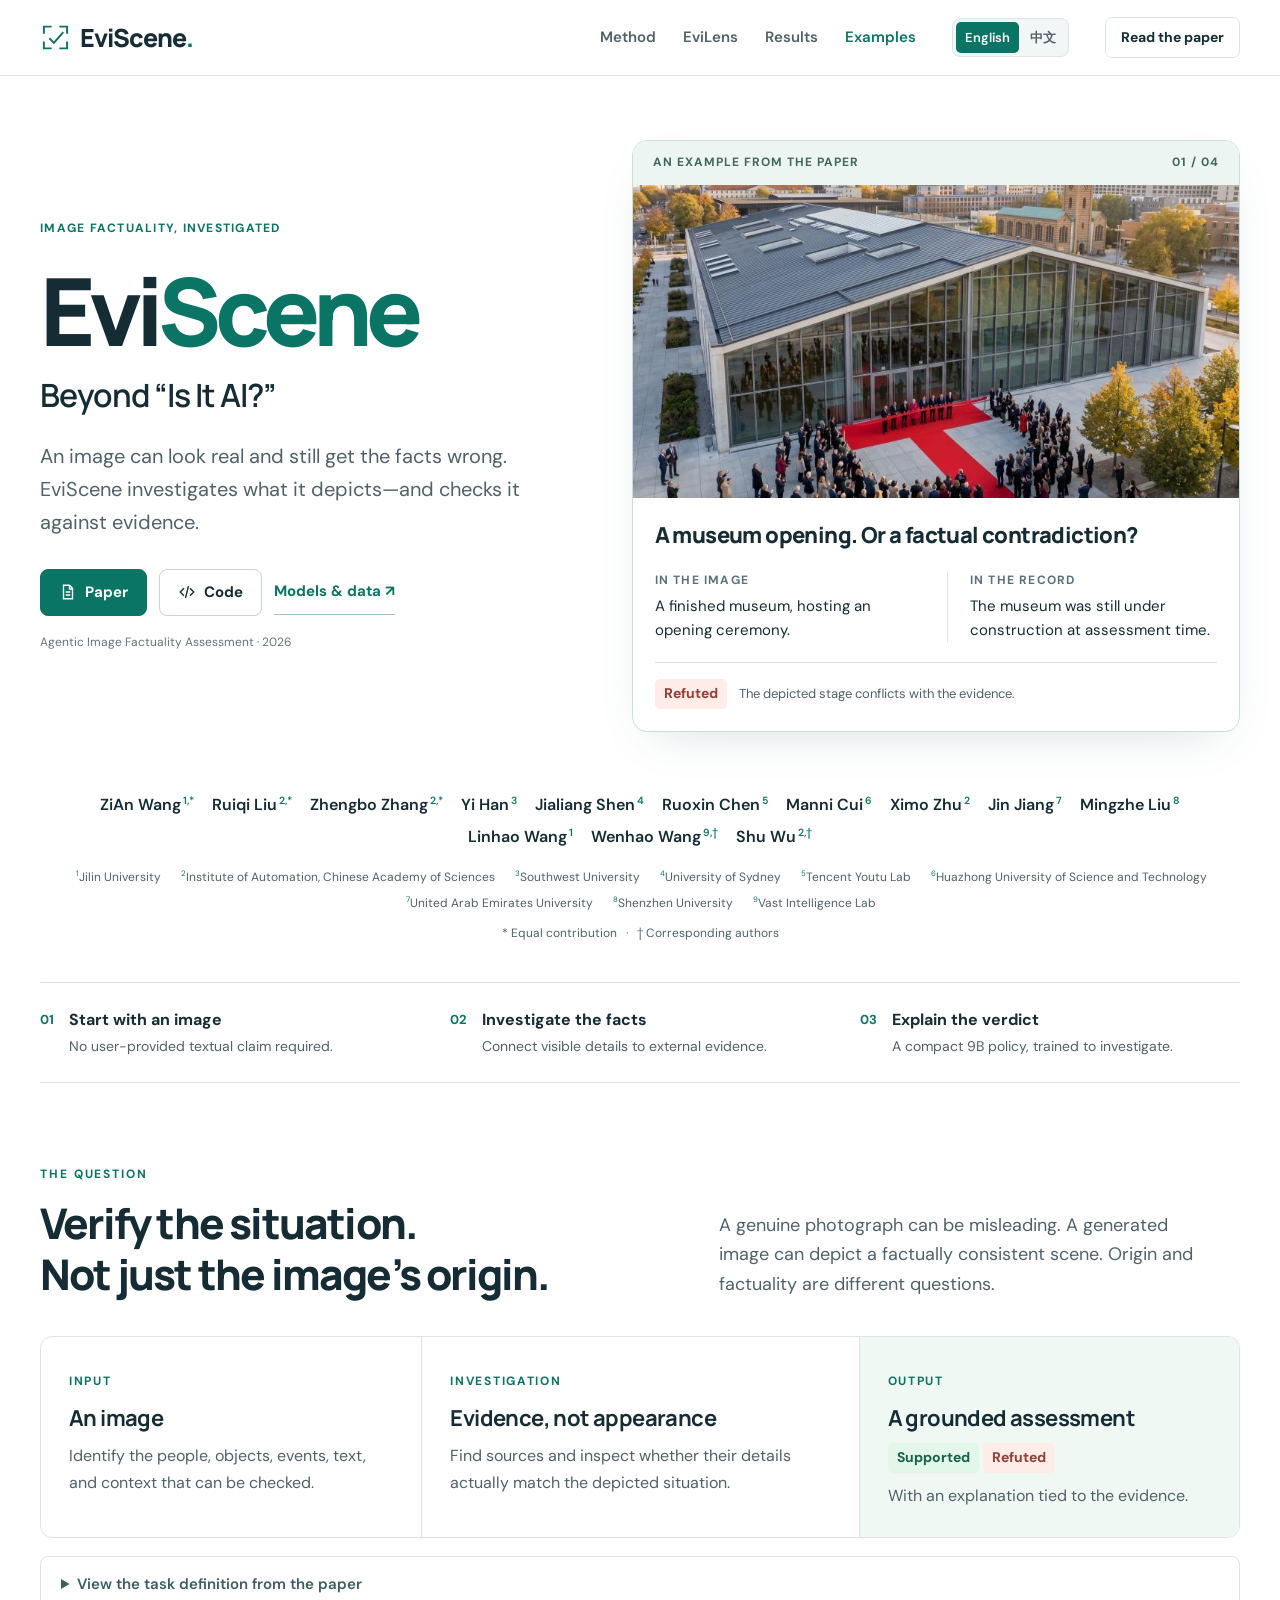
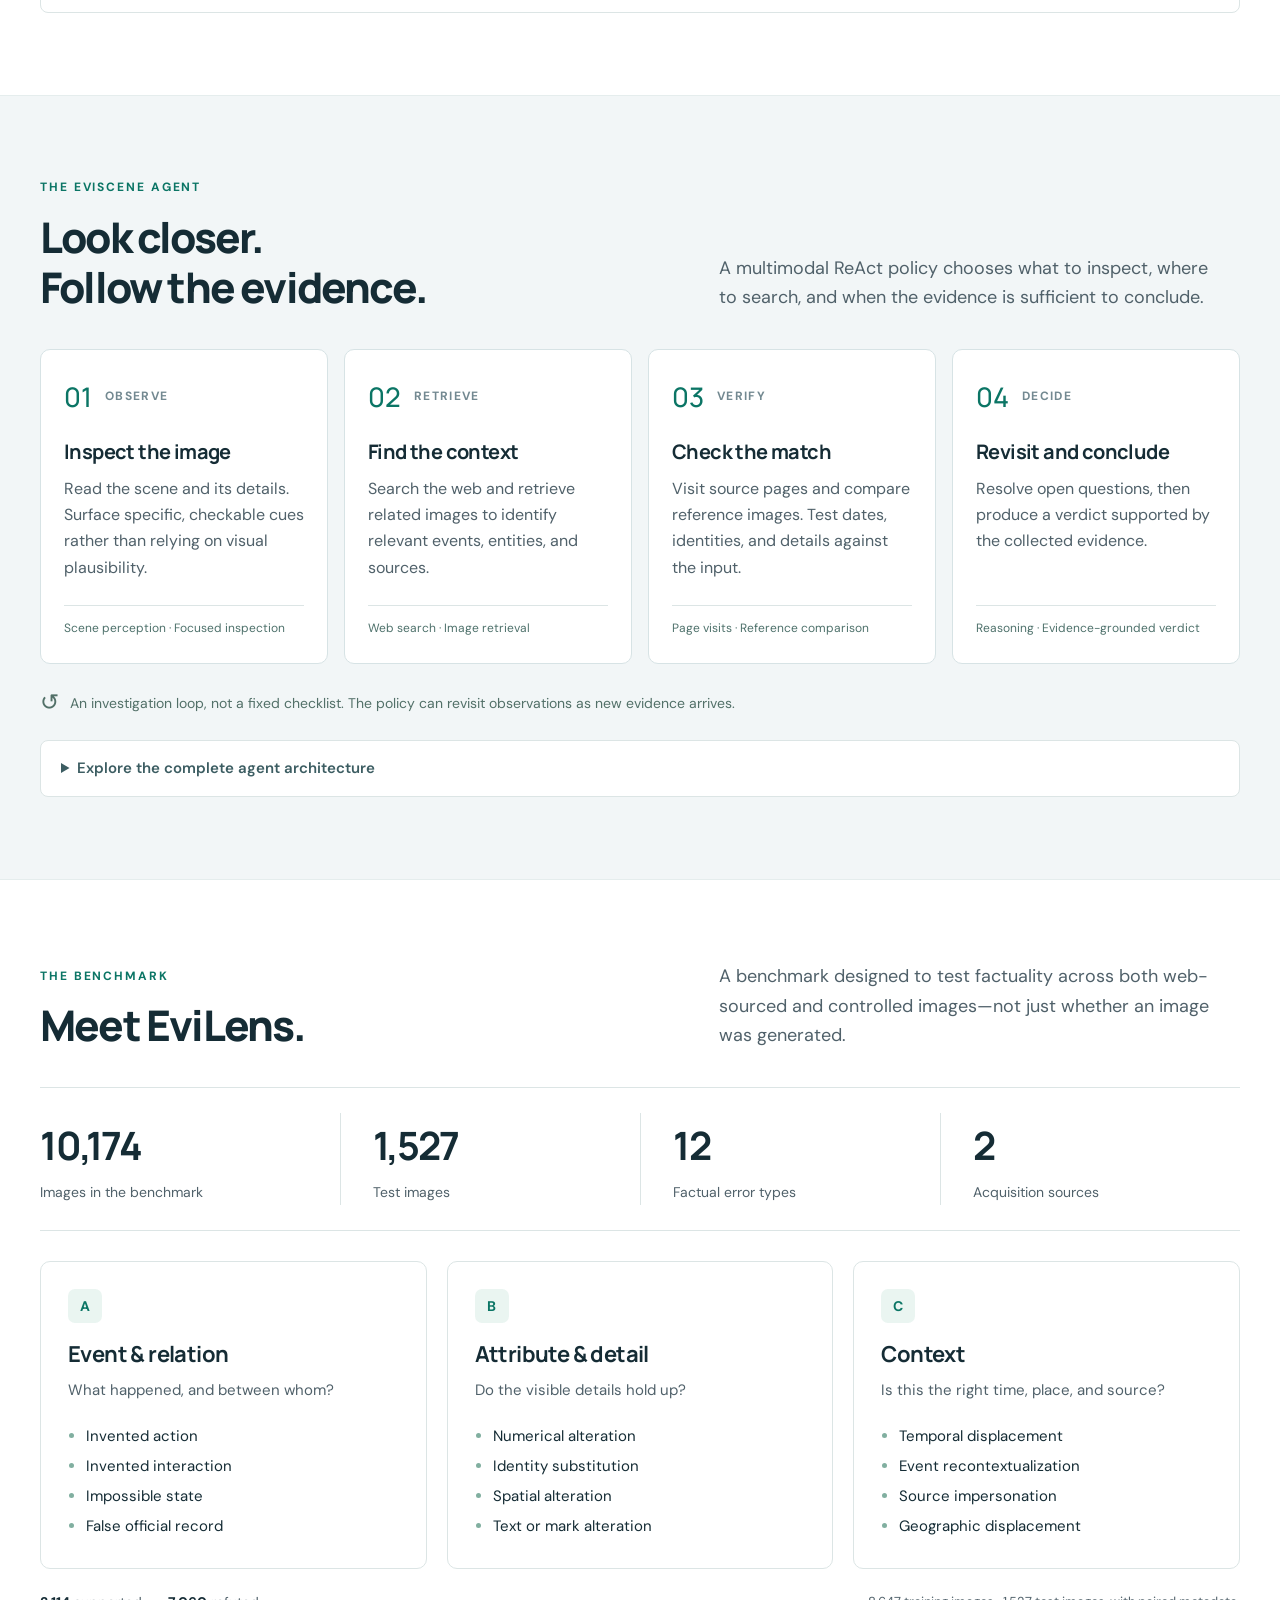
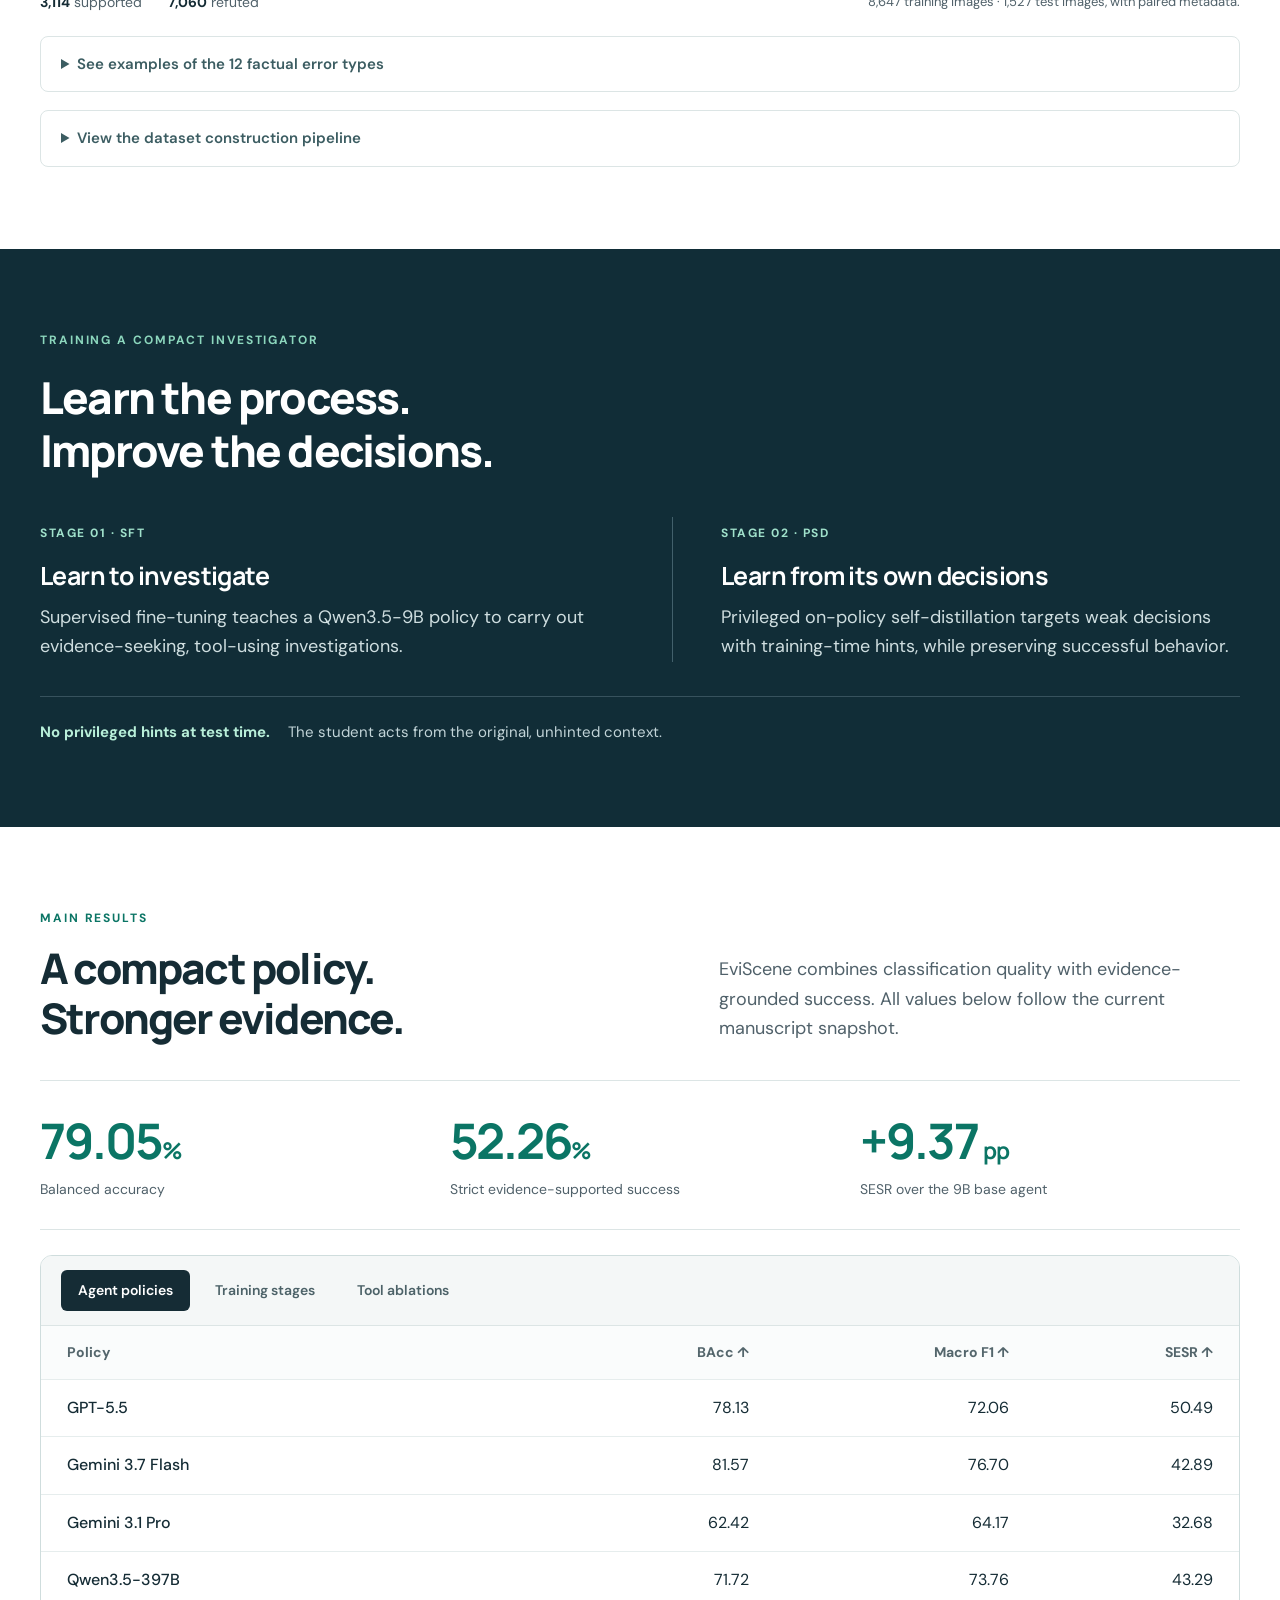
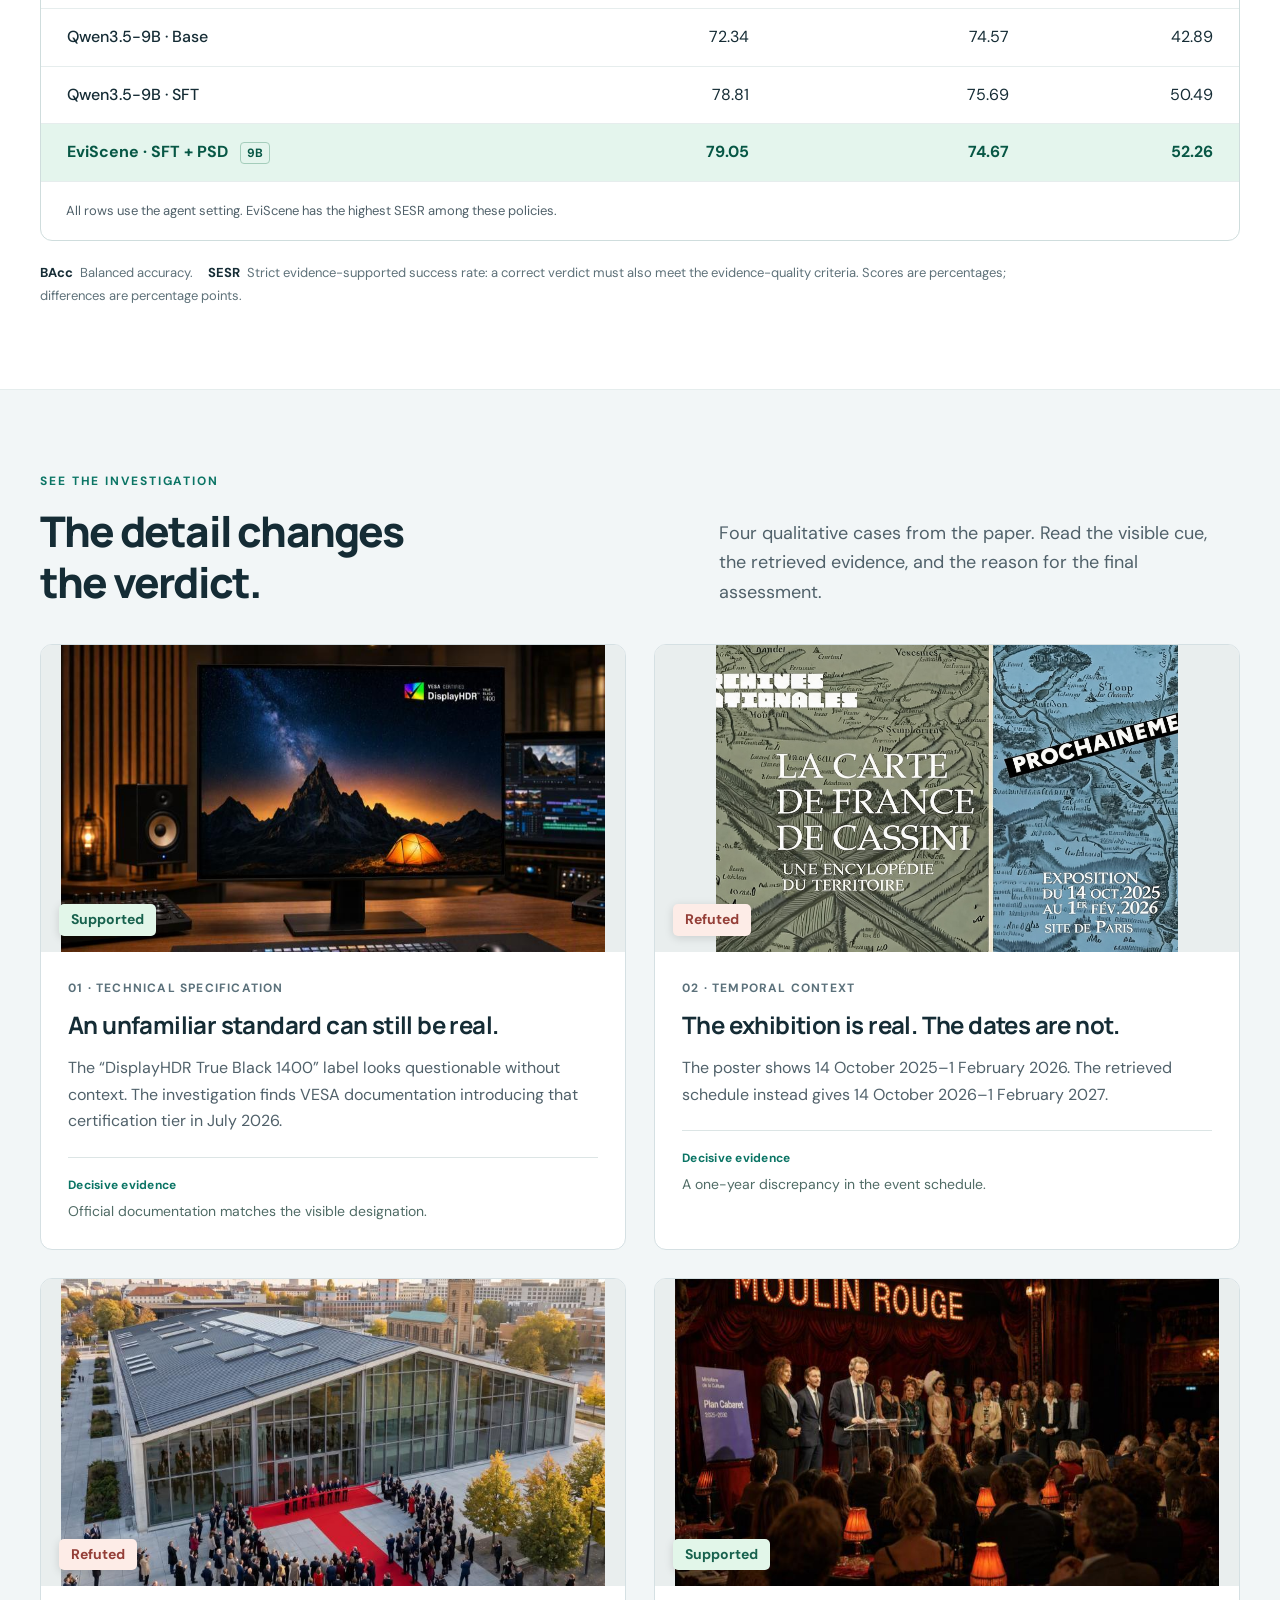
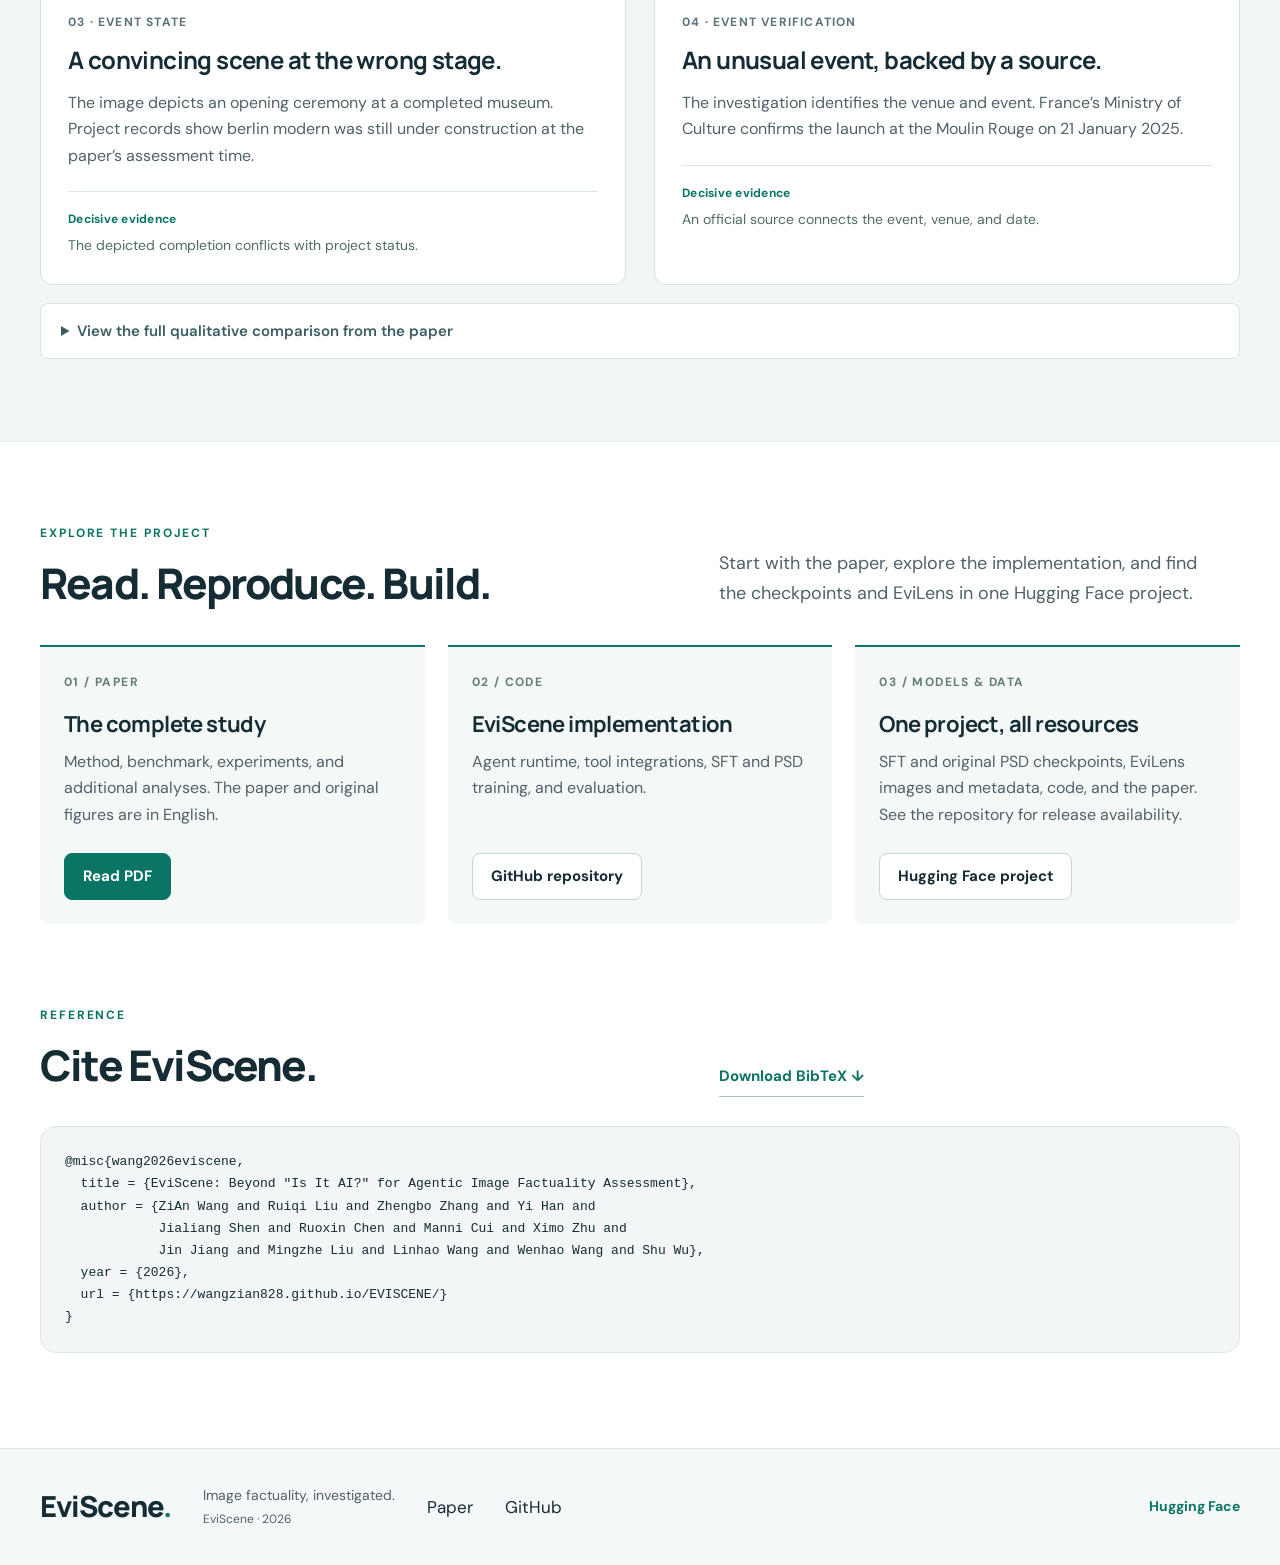
==== commit 38a69e55: "Add complete Chinese website and English language switch" ====
--- a/index.html
+++ b/index.html
@@ -10,6 +10,11 @@
     />
     <meta name="theme-color" content="#0b7565" />
     <link rel="canonical" href="https://wangzian828.github.io/EVISCENE/" />
+    <link rel="alternate" hreflang="en" href="https://wangzian828.github.io/EVISCENE/" />
+    <link rel="alternate" hreflang="zh-CN" href="https://wangzian828.github.io/EVISCENE/zh.html" />
+    <link rel="alternate" hreflang="x-default" href="https://wangzian828.github.io/EVISCENE/" />
+    <meta property="og:locale" content="en_US" />
+    <meta property="og:locale:alternate" content="zh_CN" />
     <meta property="og:title" content="EviScene: Beyond “Is It AI?”" />
     <meta property="og:description" content="Agentic image factuality assessment. Explore the paper, code, models, and EviLens benchmark." />
     <meta property="og:url" content="https://wangzian828.github.io/EVISCENE/" />
@@ -24,8 +29,8 @@
       href="https://fonts.googleapis.com/css2?family=DM+Sans:wght@400;500;600;700&family=Manrope:wght@400;500;600;700;800&display=swap"
       rel="stylesheet"
     />
-    <link rel="stylesheet" href="styles.css" />
-    <script src="site.js" defer></script>
+    <link rel="stylesheet" href="styles.css?v=bilingual1" />
+    <script src="site.js?v=bilingual1" defer></script>
   </head>
   <body>
     <a class="skip-link" href="#main">Skip to content</a>
@@ -41,6 +46,10 @@
           <a href="#method">Method</a><a href="#benchmark">EviLens</a
           ><a href="#results">Results</a><a href="#examples">Examples</a>
         </nav>
+        <div class="language-switch" role="group" aria-label="Language">
+          <a href="./" lang="en" hreflang="en" data-language="en" aria-current="page">English</a>
+          <a href="zh.html" lang="zh-CN" hreflang="zh-CN" data-language="zh-CN">中文</a>
+        </div>
         <a
           class="nav-paper"
           href="assets/eviscene-paper.pdf"
@@ -803,7 +812,7 @@
           <article>
             <span class="resource-type">01 / PAPER</span>
             <h3>The complete study</h3>
-            <p>Method, benchmark, experiments, and additional analyses.</p>
+            <p>Method, benchmark, experiments, and additional analyses. The paper and original figures are in English.</p>
             <a
               class="button primary"
               href="assets/eviscene-paper.pdf"
--- a/styles.css
+++ b/styles.css
@@ -1600,3 +1600,62 @@
   .affiliations { column-gap: 10px; }
   .footer-inner { flex-wrap: wrap; gap: 16px; }
 }
+.language-switch {
+  display: inline-flex;
+  flex-shrink: 0;
+  align-items: center;
+  gap: 2px;
+  padding: 3px;
+  border: 1px solid var(--line);
+  border-radius: 8px;
+  background: var(--soft);
+  white-space: nowrap;
+}
+.language-switch a {
+  padding: 6px 9px;
+  border-radius: 5px;
+  color: var(--muted);
+  font-size: 13px;
+  font-weight: 600;
+  line-height: 1.5;
+}
+.language-switch a[aria-current="page"] {
+  color: #fff;
+  background: var(--green);
+}
+.language-switch a:hover:not([aria-current="page"]) {
+  color: var(--green);
+  background: #e5edec;
+}
+html:lang(zh) {
+  --font: "DM Sans", "PingFang SC", "Microsoft YaHei", "Noto Sans CJK SC", sans-serif;
+  --heading: "Manrope", "PingFang SC", "Microsoft YaHei", "Noto Sans CJK SC", sans-serif;
+}
+html:lang(zh) h2,
+html:lang(zh) h3,
+html:lang(zh) .hero-subtitle {
+  letter-spacing: 0;
+  line-height: 1.45;
+}
+html:lang(zh) .eyebrow,
+html:lang(zh) .micro-label,
+html:lang(zh) .training-tag,
+html:lang(zh) .resource-type {
+  letter-spacing: 0.07em;
+}
+html:lang(zh) .hero-description,
+html:lang(zh) .section-head > p,
+html:lang(zh) .example-copy > p {
+  line-height: 1.85;
+}
+@media (max-width: 1100px) {
+  .nav-shell { gap: 16px; }
+  .nav-shell nav { gap: 16px; }
+  .nav-paper { display: none; }
+}
+@media (max-width: 650px) {
+  .nav-shell { justify-content: space-between; gap: 12px; }
+  .nav-shell nav { display: none; }
+  .language-switch { margin-left: auto; }
+  .language-switch a { padding: 6px 8px; font-size: 12px; }
+}
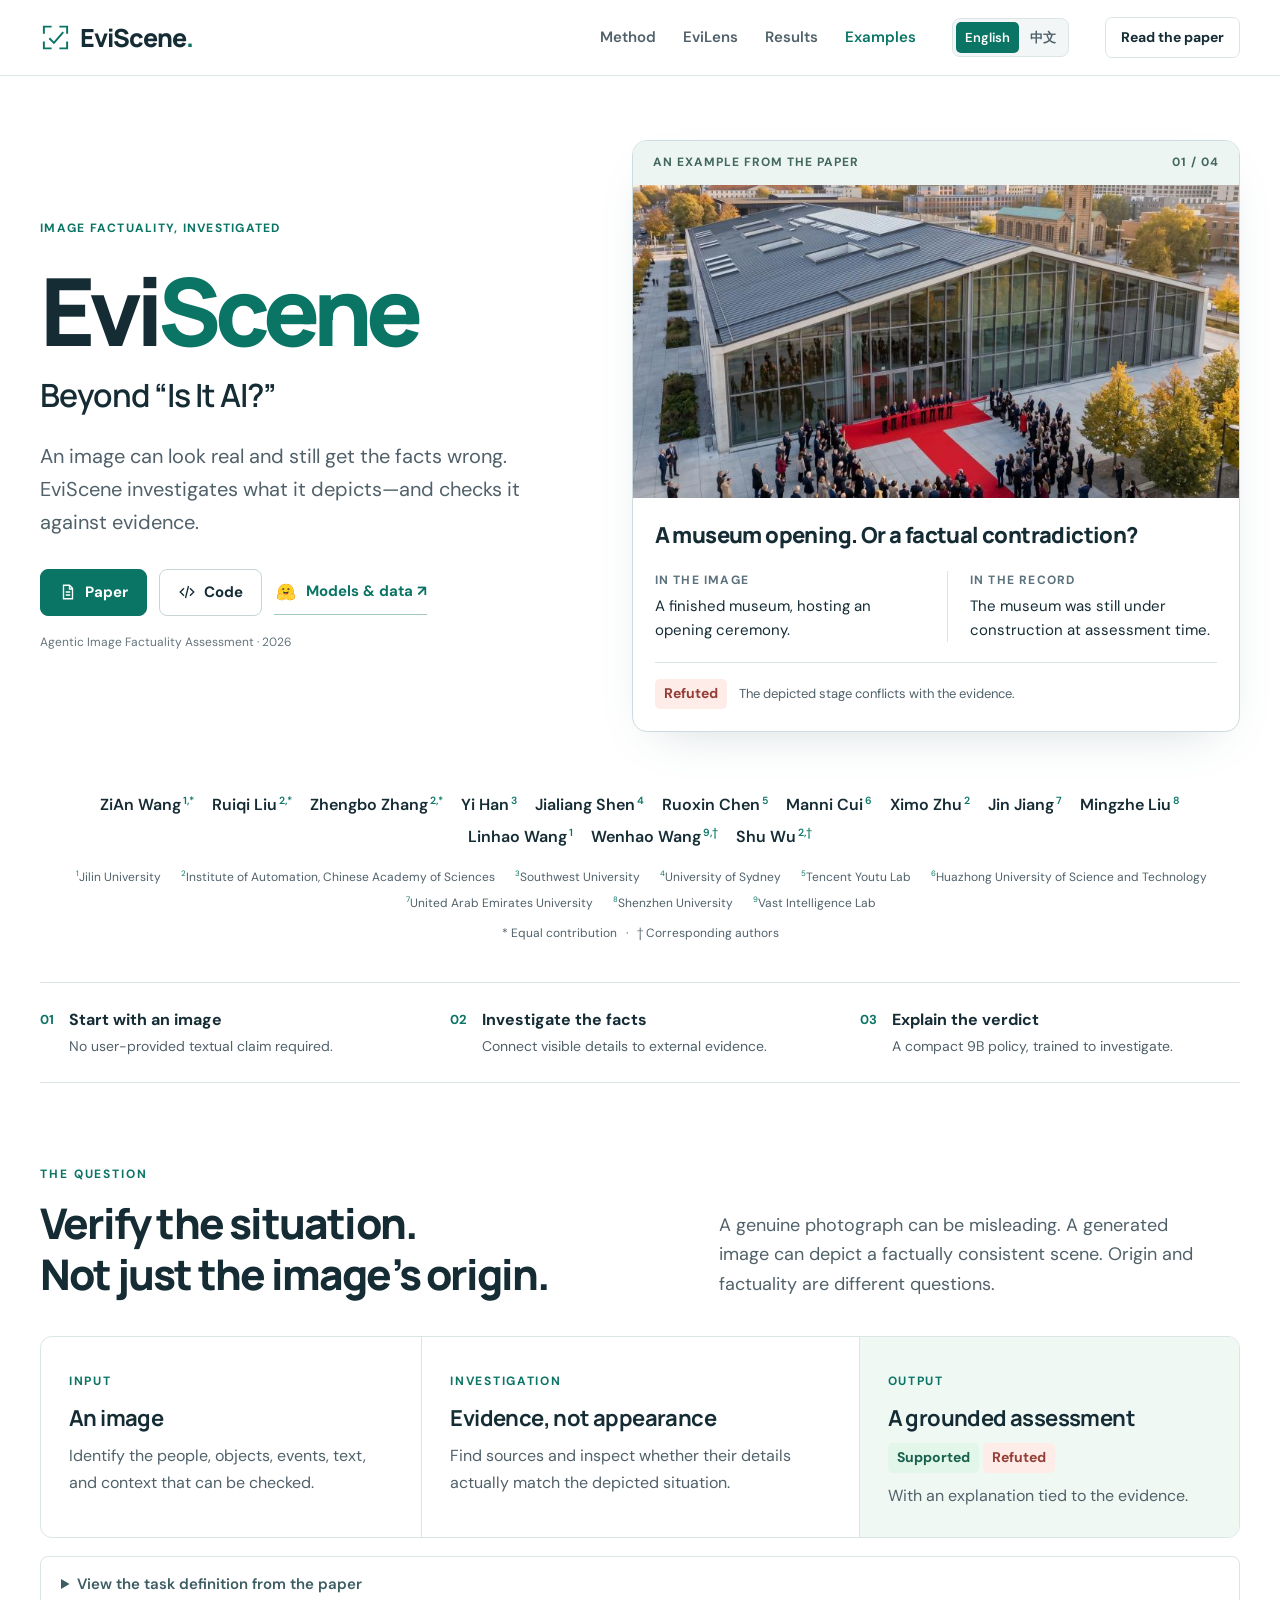
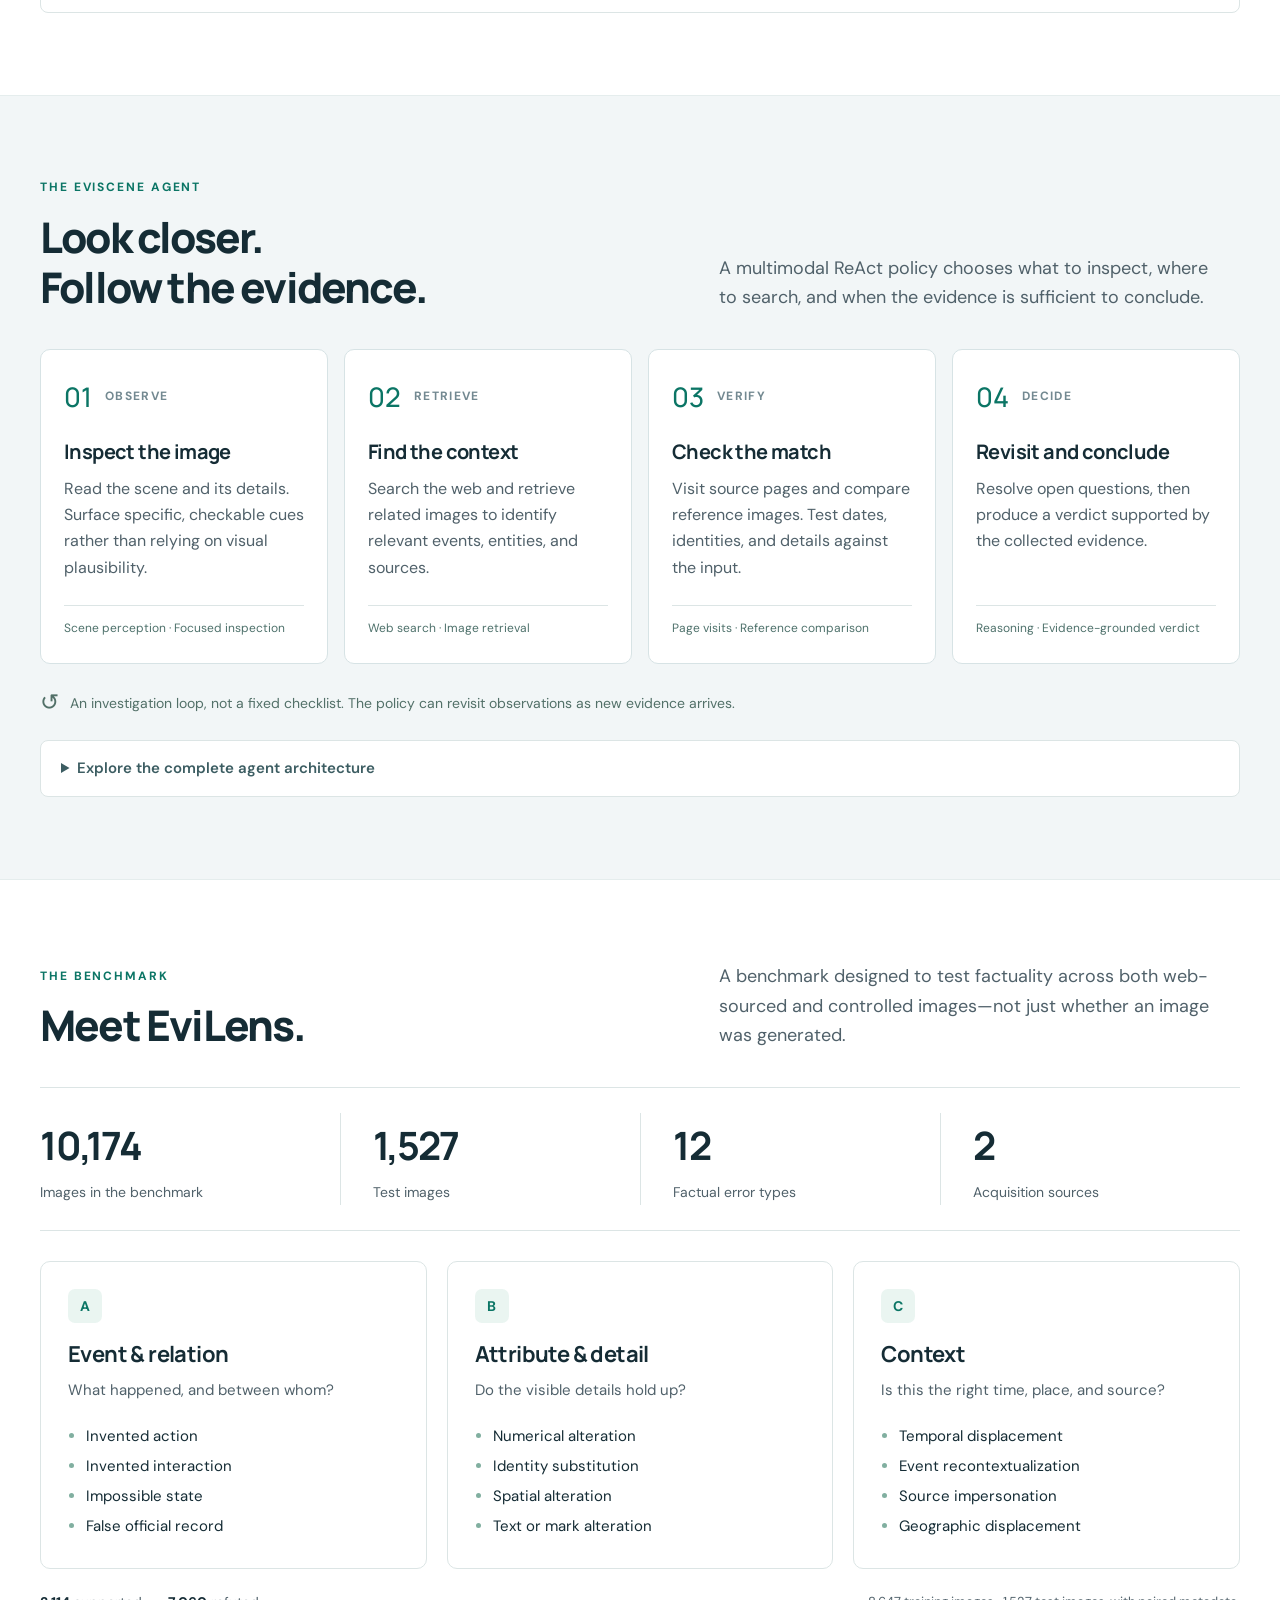
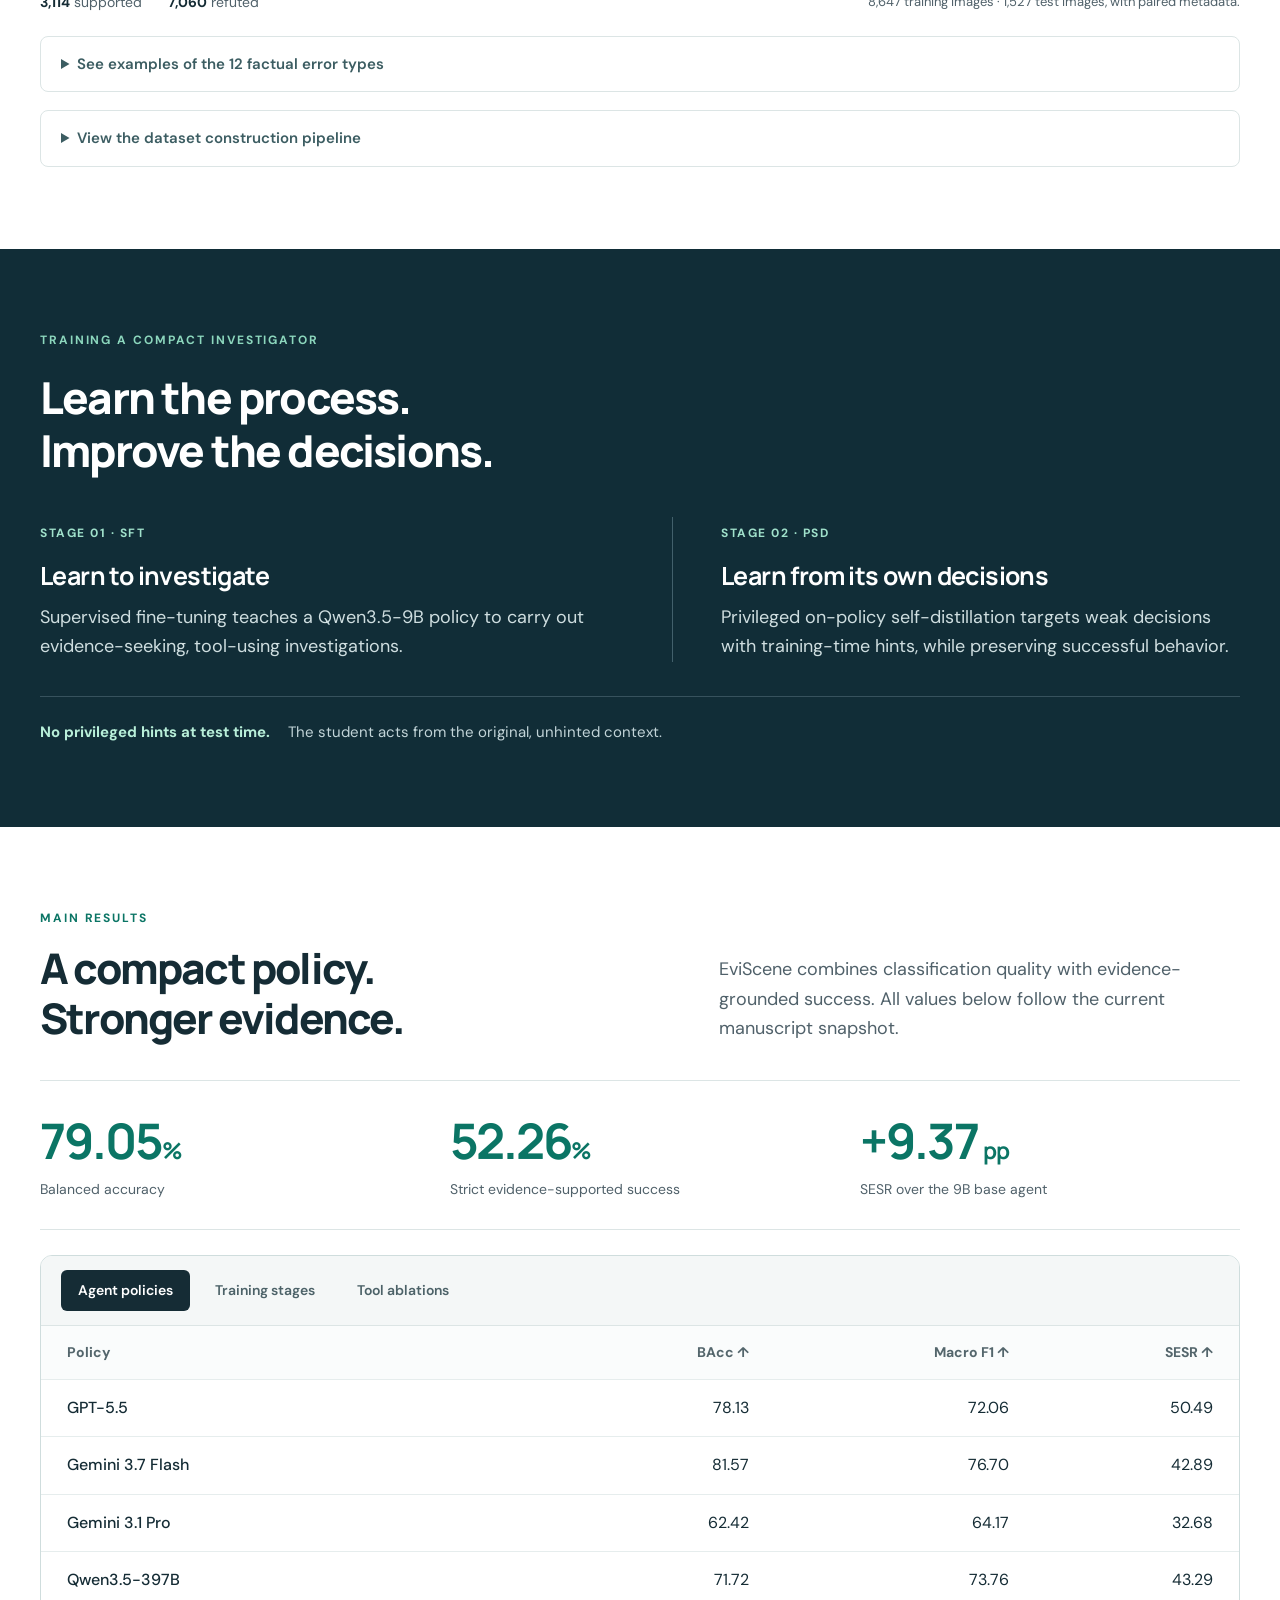
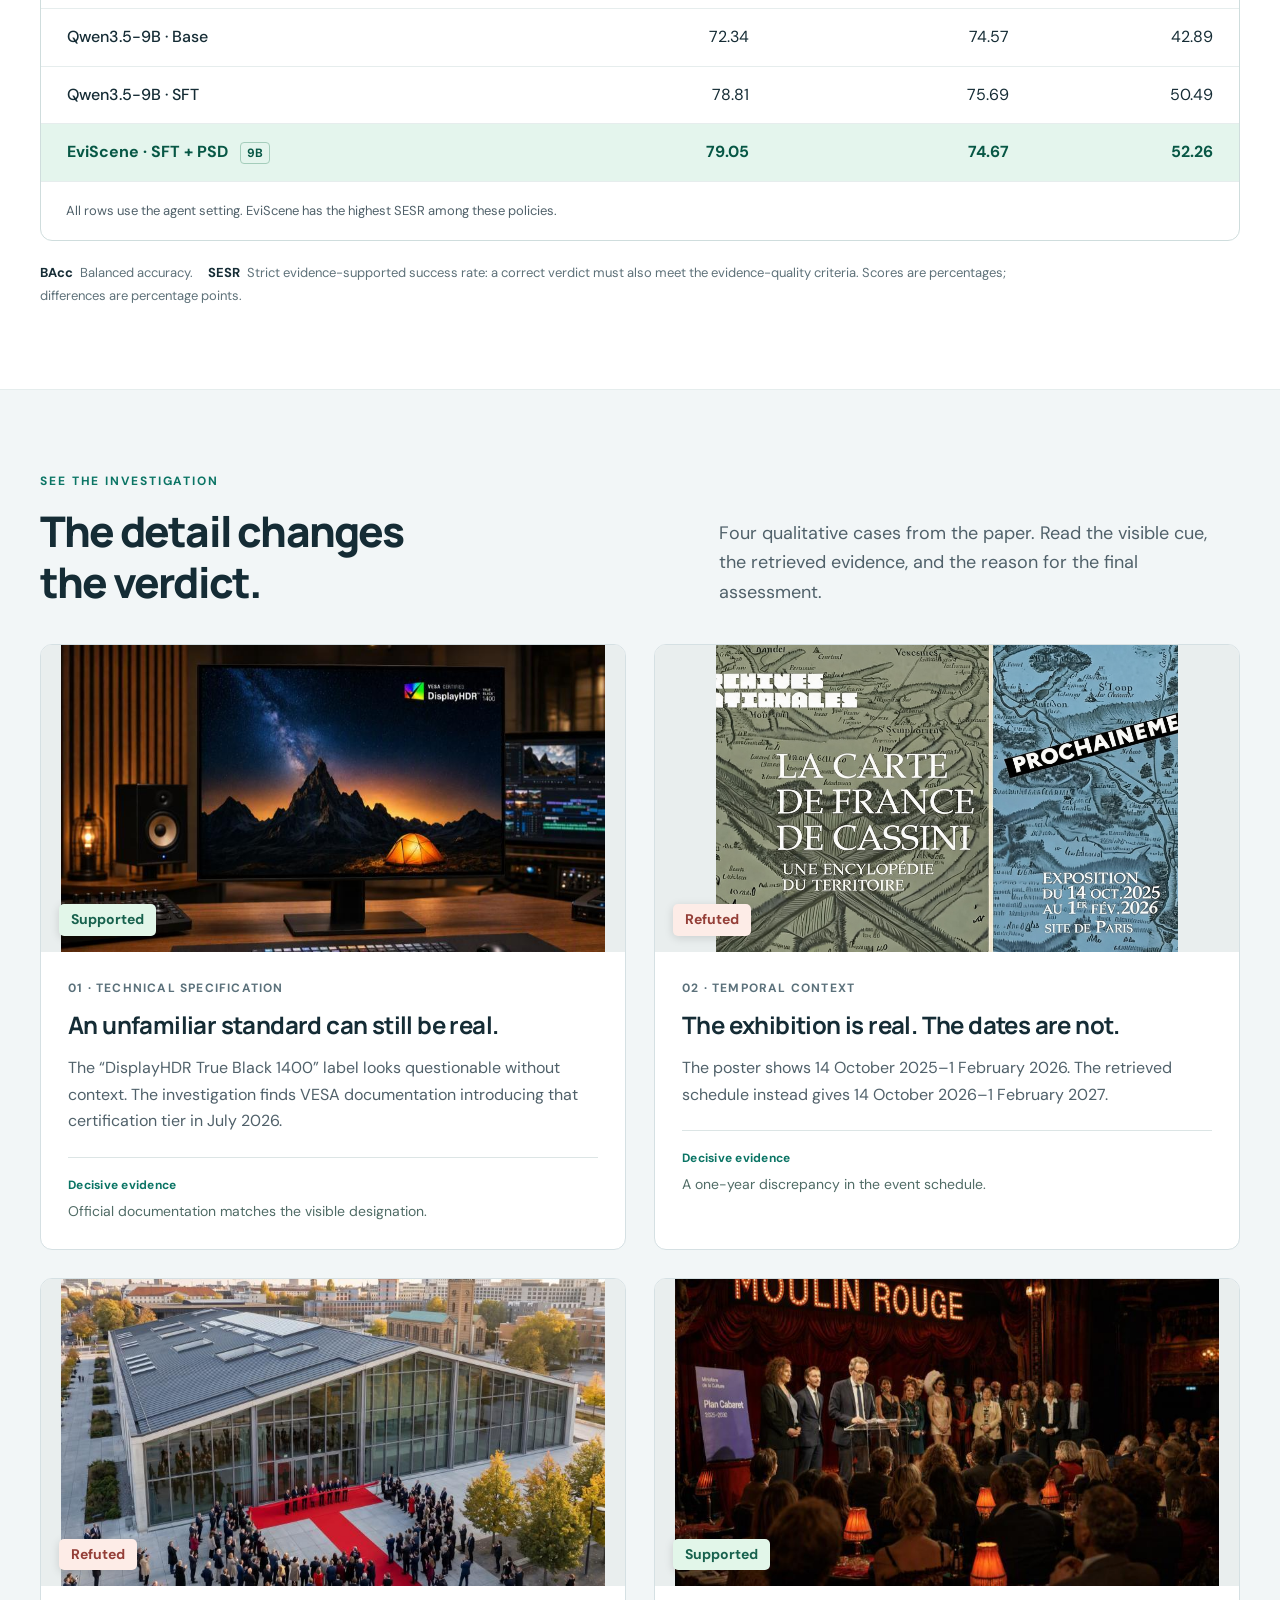
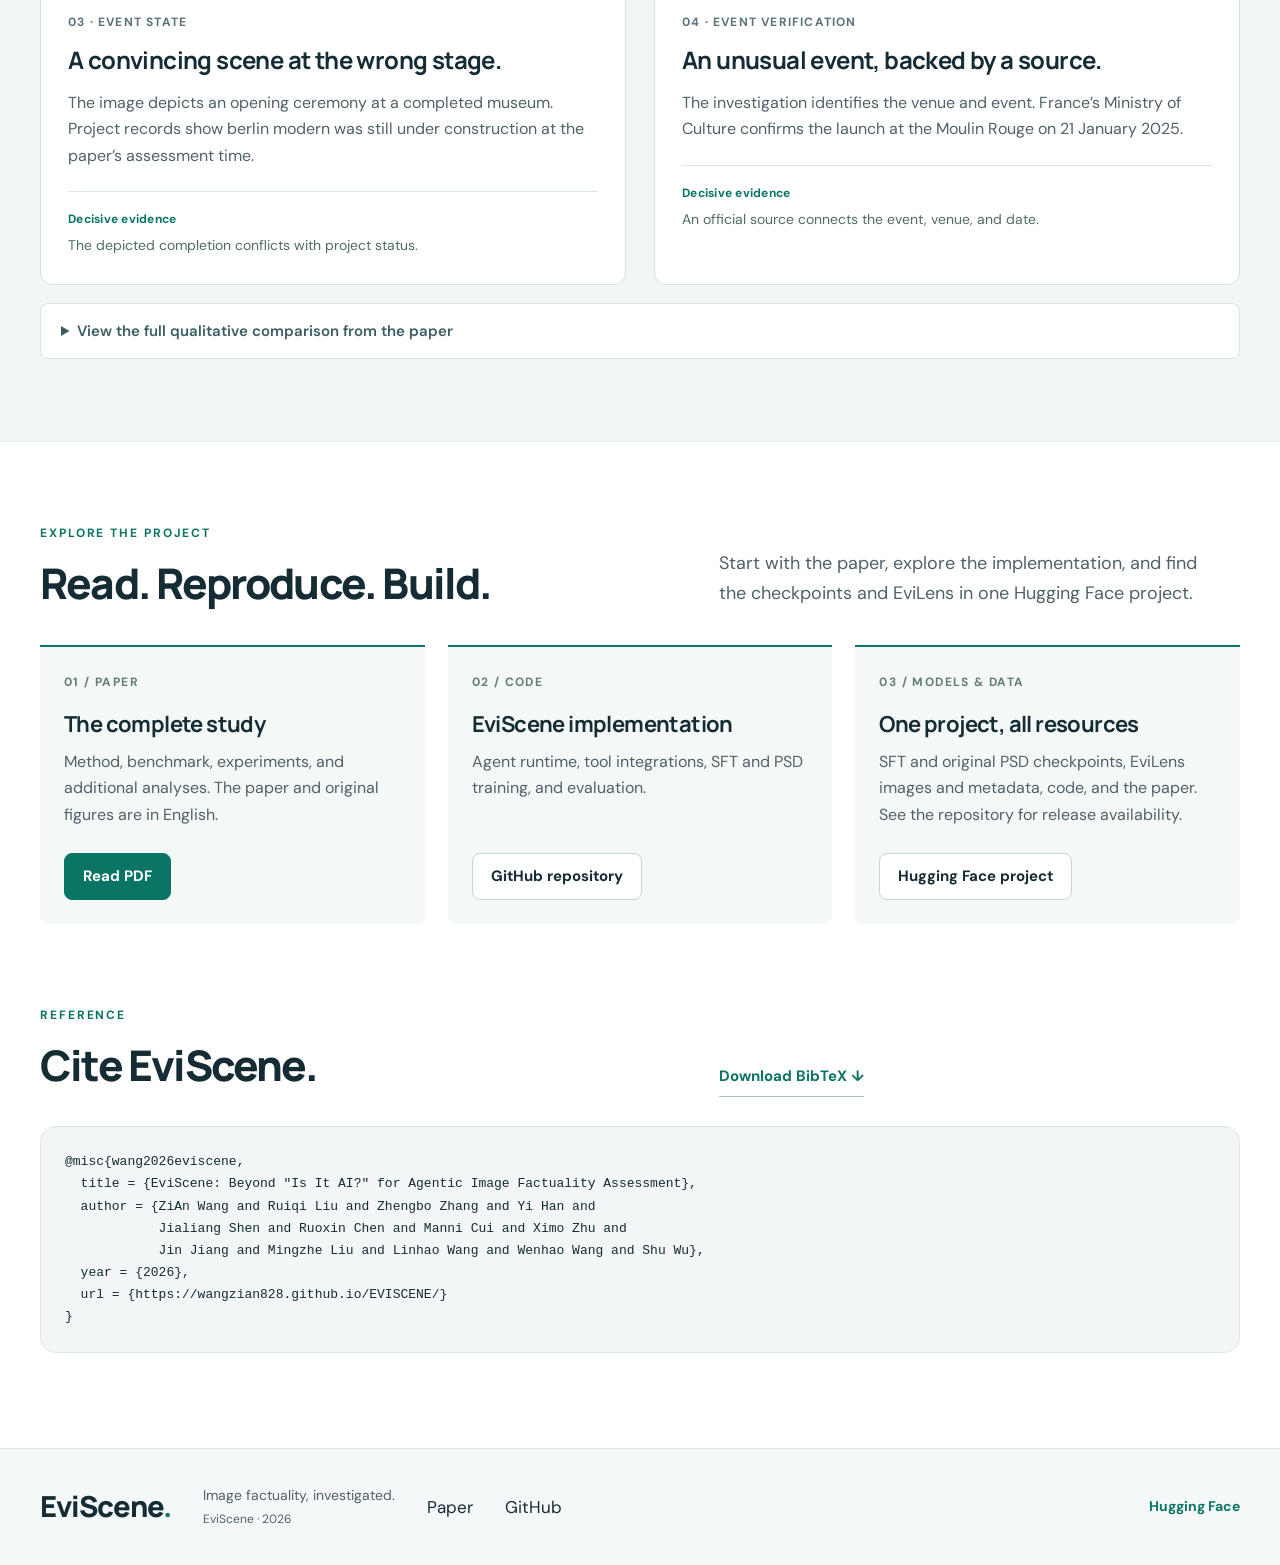
==== commit 32ea674c: "Add Hugging Face logo to models and data link" ====
--- a/index.html
+++ b/index.html
@@ -29,7 +29,7 @@
       href="https://fonts.googleapis.com/css2?family=DM+Sans:wght@400;500;600;700&family=Manrope:wght@400;500;600;700;800&display=swap"
       rel="stylesheet"
     />
-    <link rel="stylesheet" href="styles.css?v=bilingual1" />
+    <link rel="stylesheet" href="styles.css?v=hf-logo1" />
     <script src="site.js?v=bilingual1" defer></script>
   </head>
   <body>
@@ -88,7 +88,7 @@
                 <path d="m8 7-5 5 5 5M16 7l5 5-5 5M14 4l-4 16" /></svg
               >Code</a
             >
-            <a class="text-link" href="https://huggingface.co/ZiAnwang/EviScene" target="_blank" rel="noopener">Models &amp; data ↗</a>
+            <a class="text-link" href="https://huggingface.co/ZiAnwang/EviScene" target="_blank" rel="noopener"><img class="hf-logo" src="assets/huggingface.svg" width="24" height="24" alt="Hugging Face" /><span>Models &amp; data ↗</span></a>
           </div>
           <p class="hero-note">
             Agentic Image Factuality Assessment · 2026
--- a/styles.css
+++ b/styles.css
@@ -260,6 +260,16 @@
   padding: 10px 0;
   border-bottom: 1px solid #a2c8bc;
 }
+.hero-actions .text-link {
+  display: inline-flex;
+  align-items: center;
+  gap: 8px;
+}
+.text-link .hf-logo {
+  width: 24px;
+  height: 24px;
+  flex: 0 0 24px;
+}
 .hero-note {
   font-size: 12px;
   color: #64757c;
@@ -1648,6 +1658,9 @@
 html:lang(zh) .example-copy > p {
   line-height: 1.85;
 }
+html:lang(zh) .hero-subtitle {
+  text-wrap: balance;
+}
 @media (max-width: 1100px) {
   .nav-shell { gap: 16px; }
   .nav-shell nav { gap: 16px; }
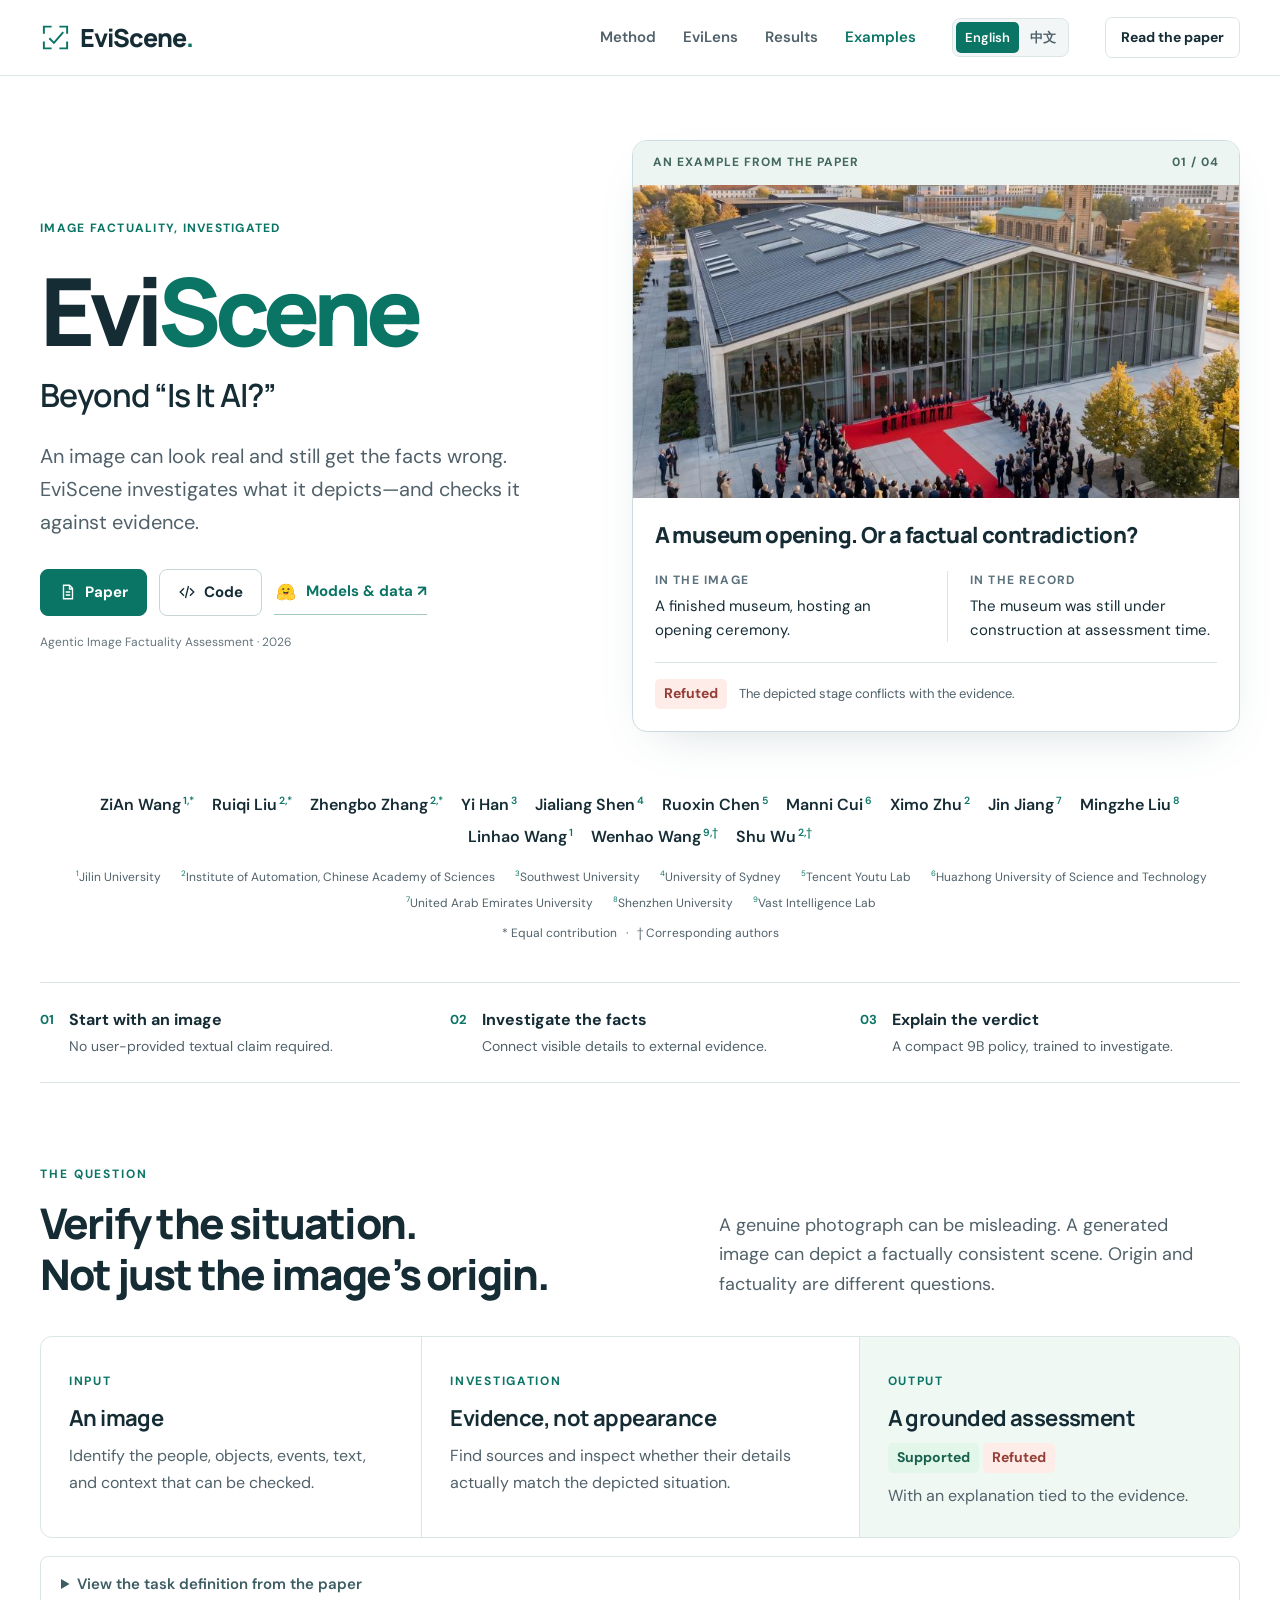
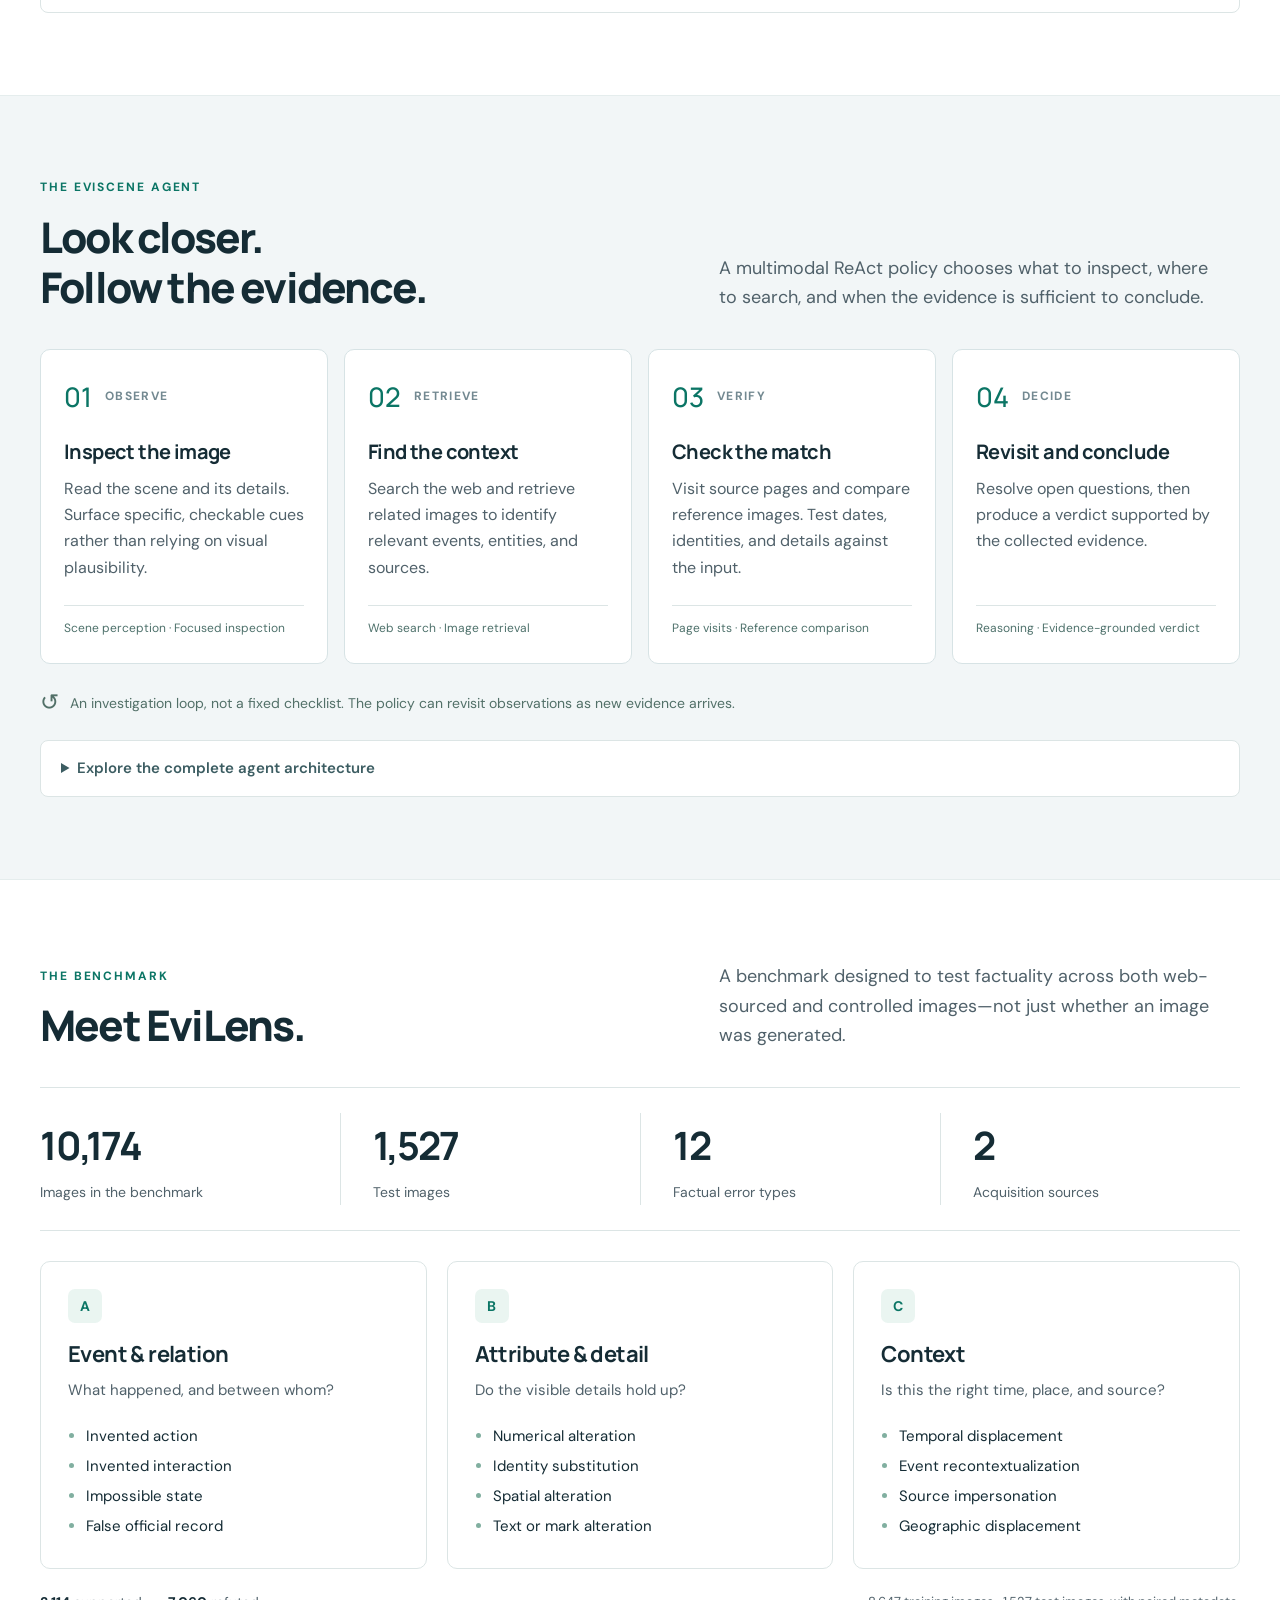
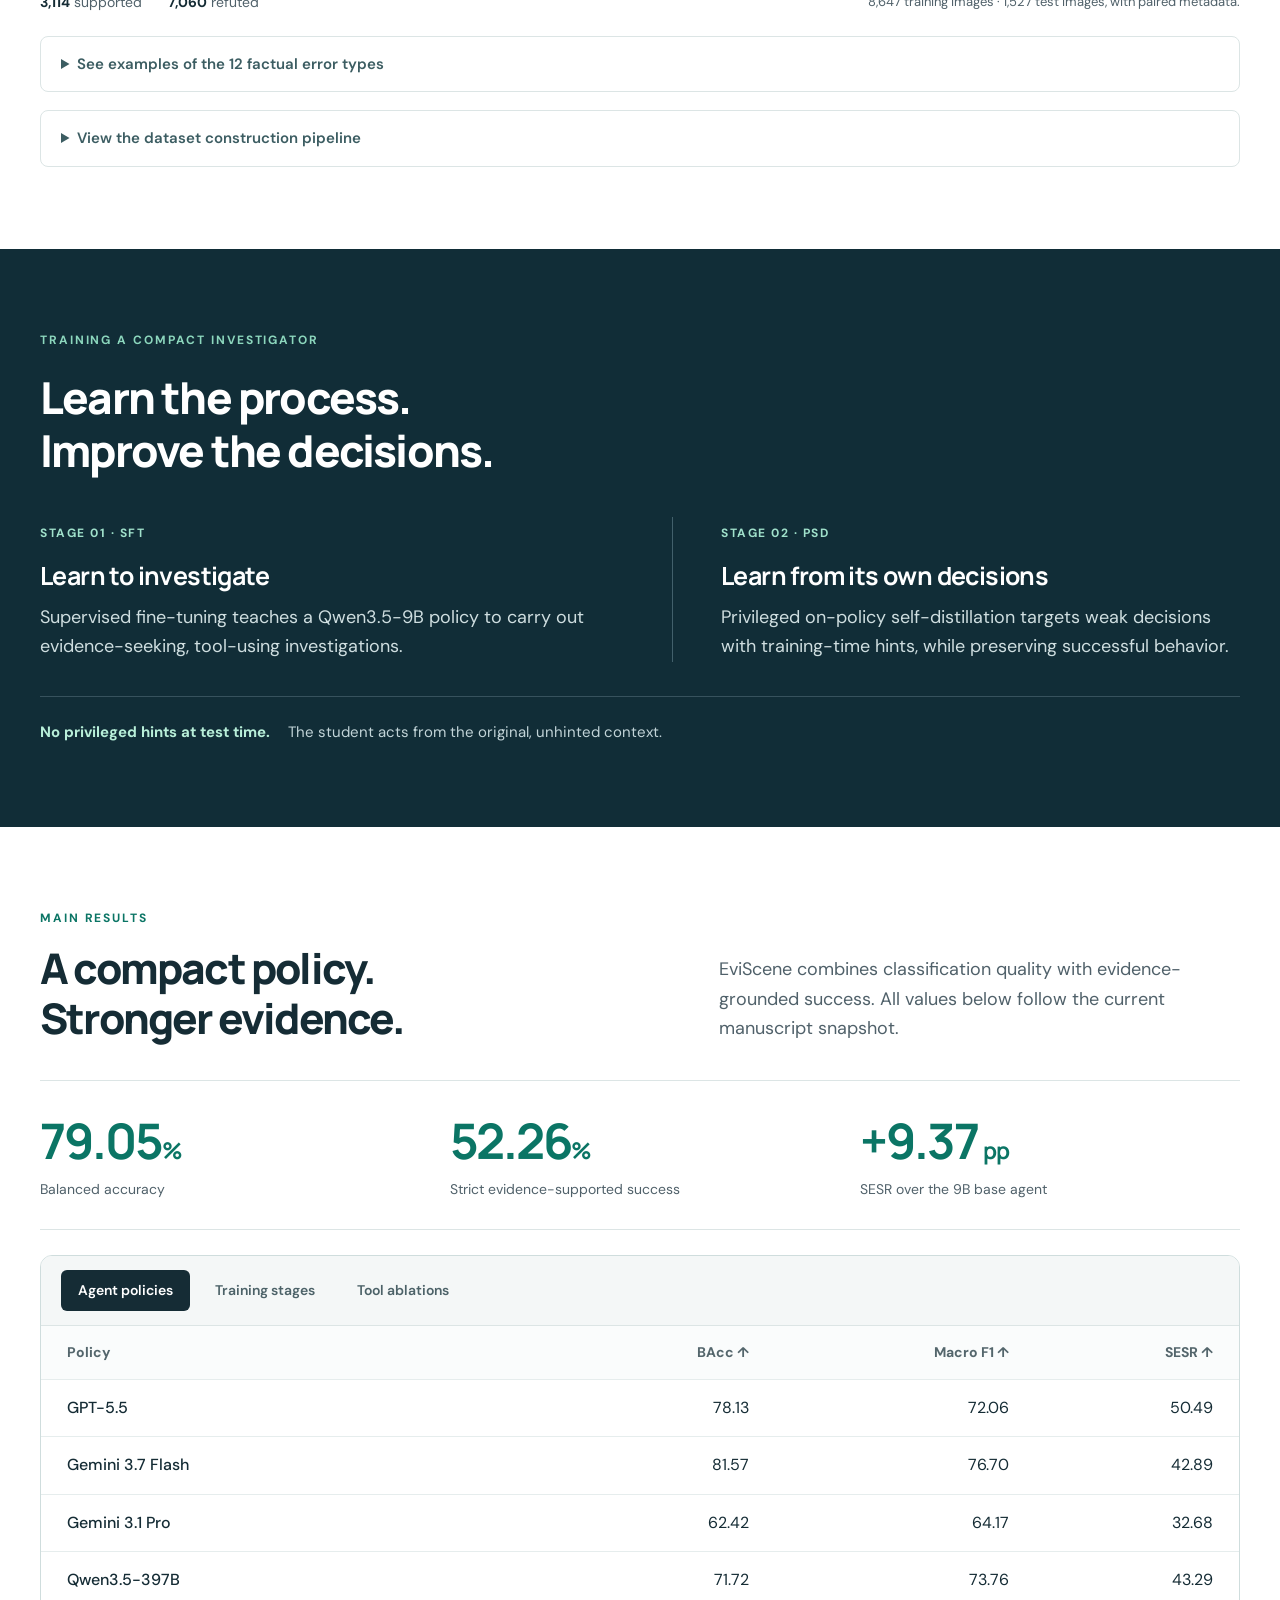
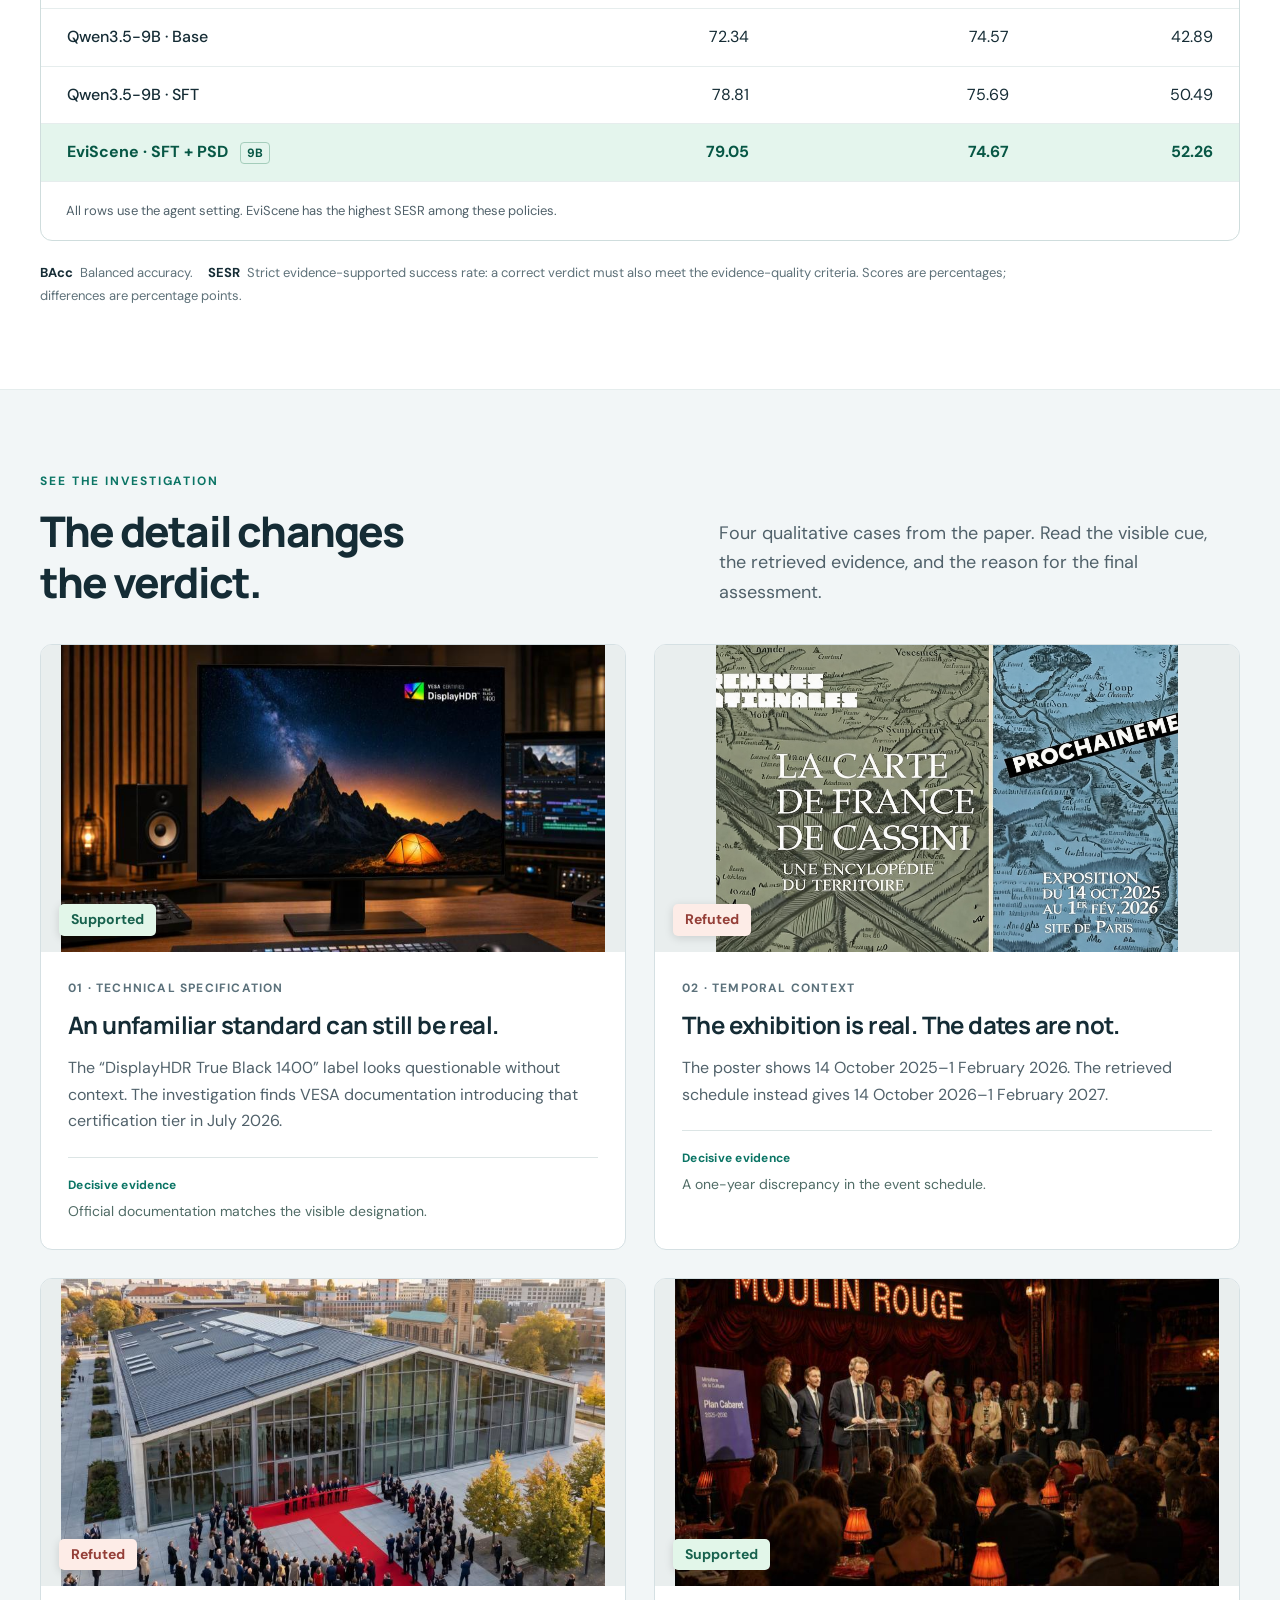
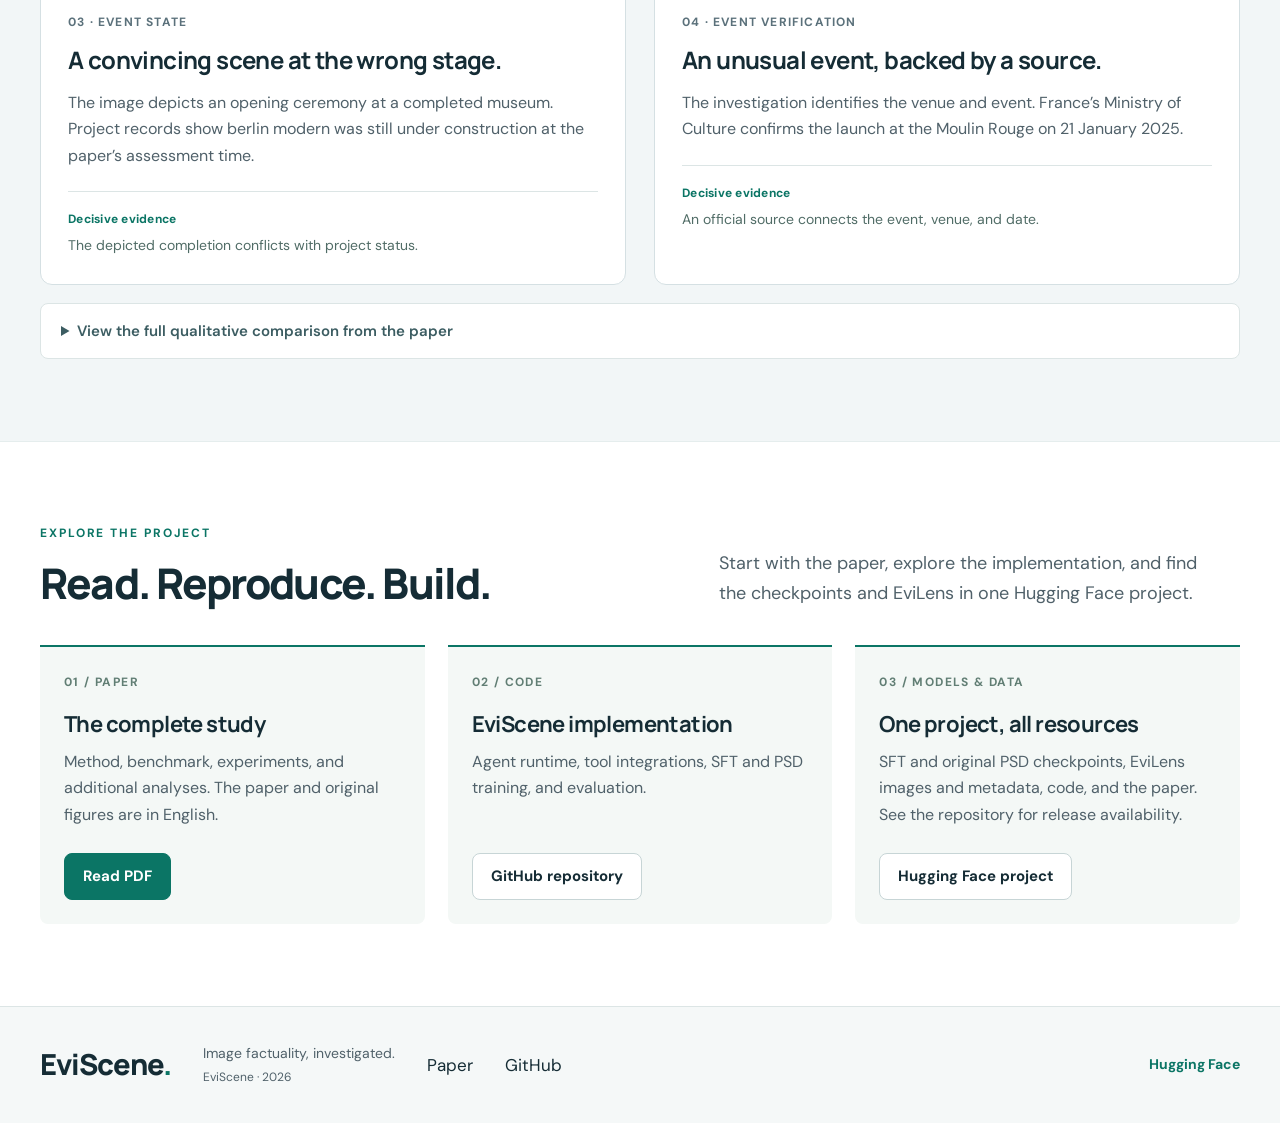
==== commit 8a38bc47: "Remove BibTeX pending arXiv review" ====
--- a/index.html
+++ b/index.html
@@ -844,20 +844,6 @@
           </article>
         </div>
       </section>
-      <section class="section shell citation" id="citation">
-        <div class="section-head">
-          <div><p class="eyebrow">REFERENCE</p><h2>Cite EviScene.</h2></div>
-          <p><a class="text-link" href="assets/eviscene.bib" download>Download BibTeX ↓</a></p>
-        </div>
-        <pre><code>@misc{wang2026eviscene,
-  title = {EviScene: Beyond "Is It AI?" for Agentic Image Factuality Assessment},
-  author = {ZiAn Wang and Ruiqi Liu and Zhengbo Zhang and Yi Han and
-            Jialiang Shen and Ruoxin Chen and Manni Cui and Ximo Zhu and
-            Jin Jiang and Mingzhe Liu and Linhao Wang and Wenhao Wang and Shu Wu},
-  year = {2026},
-  url = {https://wangzian828.github.io/EVISCENE/}
-}</code></pre>
-      </section>
     </main>
     <footer>
       <div class="shell footer-inner">
--- a/styles.css
+++ b/styles.css
@@ -1592,19 +1592,6 @@
   color: var(--muted);
   font-size: 12px;
 }
-.citation {
-  padding-top: 0;
-}
-.citation pre {
-  padding: 24px;
-  overflow-x: auto;
-  border: 1px solid var(--line);
-  border-radius: 16px;
-  background: var(--soft);
-  font-size: 13px;
-  line-height: 1.7;
-  tab-size: 2;
-}
 @media (max-width: 600px) {
   .author-names { font-size: 14px; column-gap: 13px; }
   .affiliations { column-gap: 10px; }
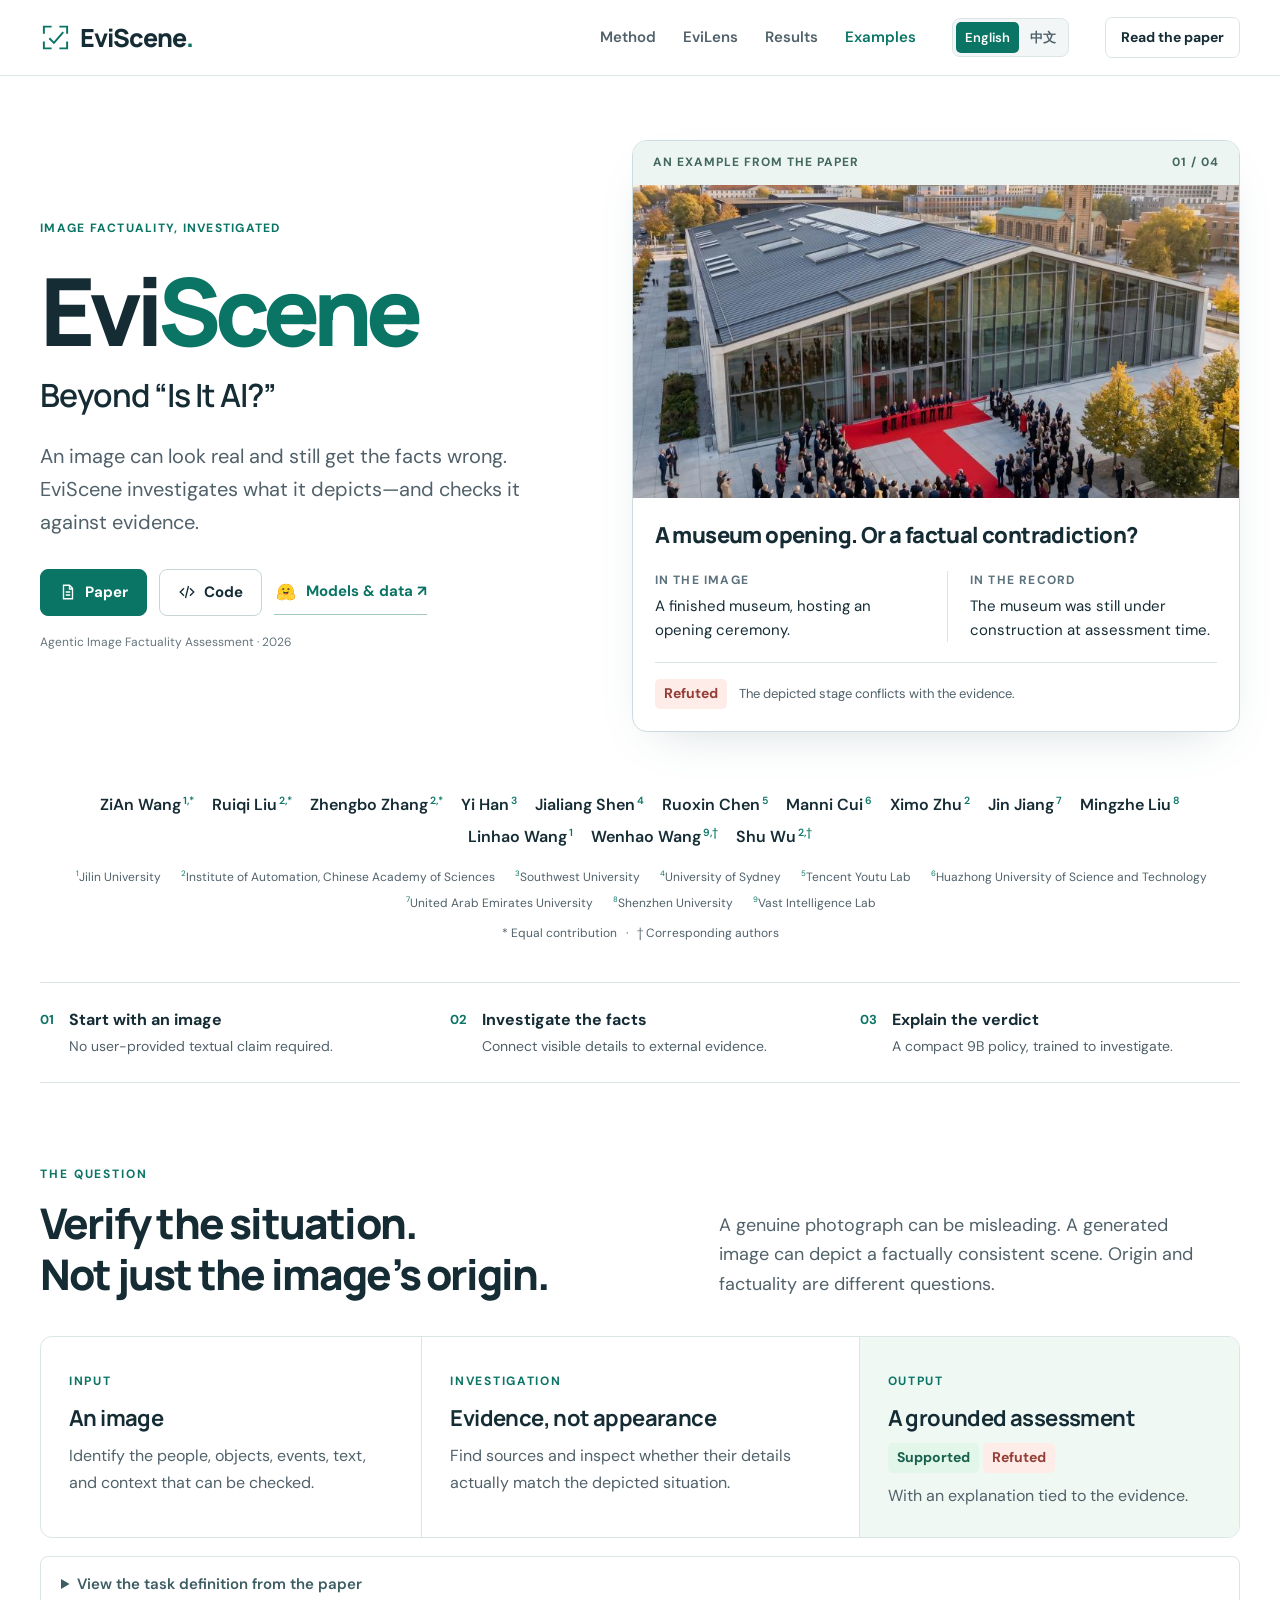
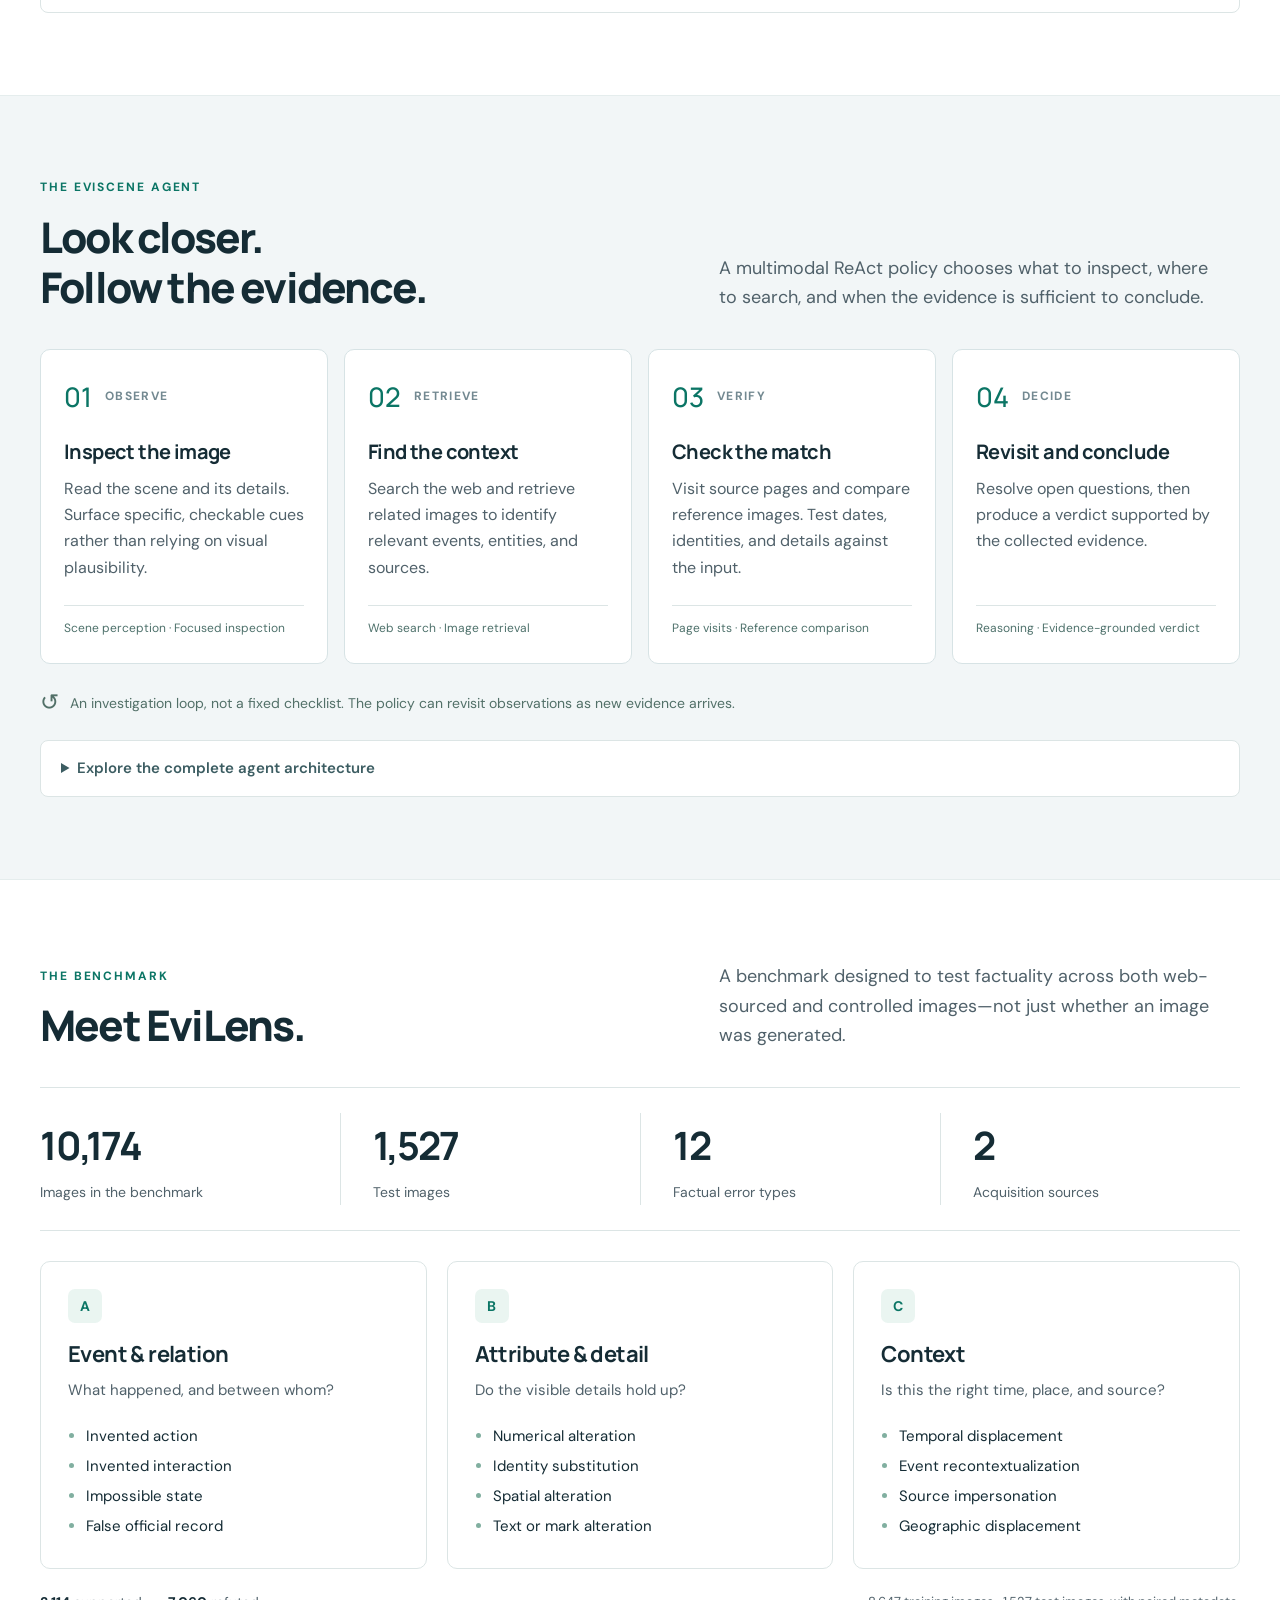
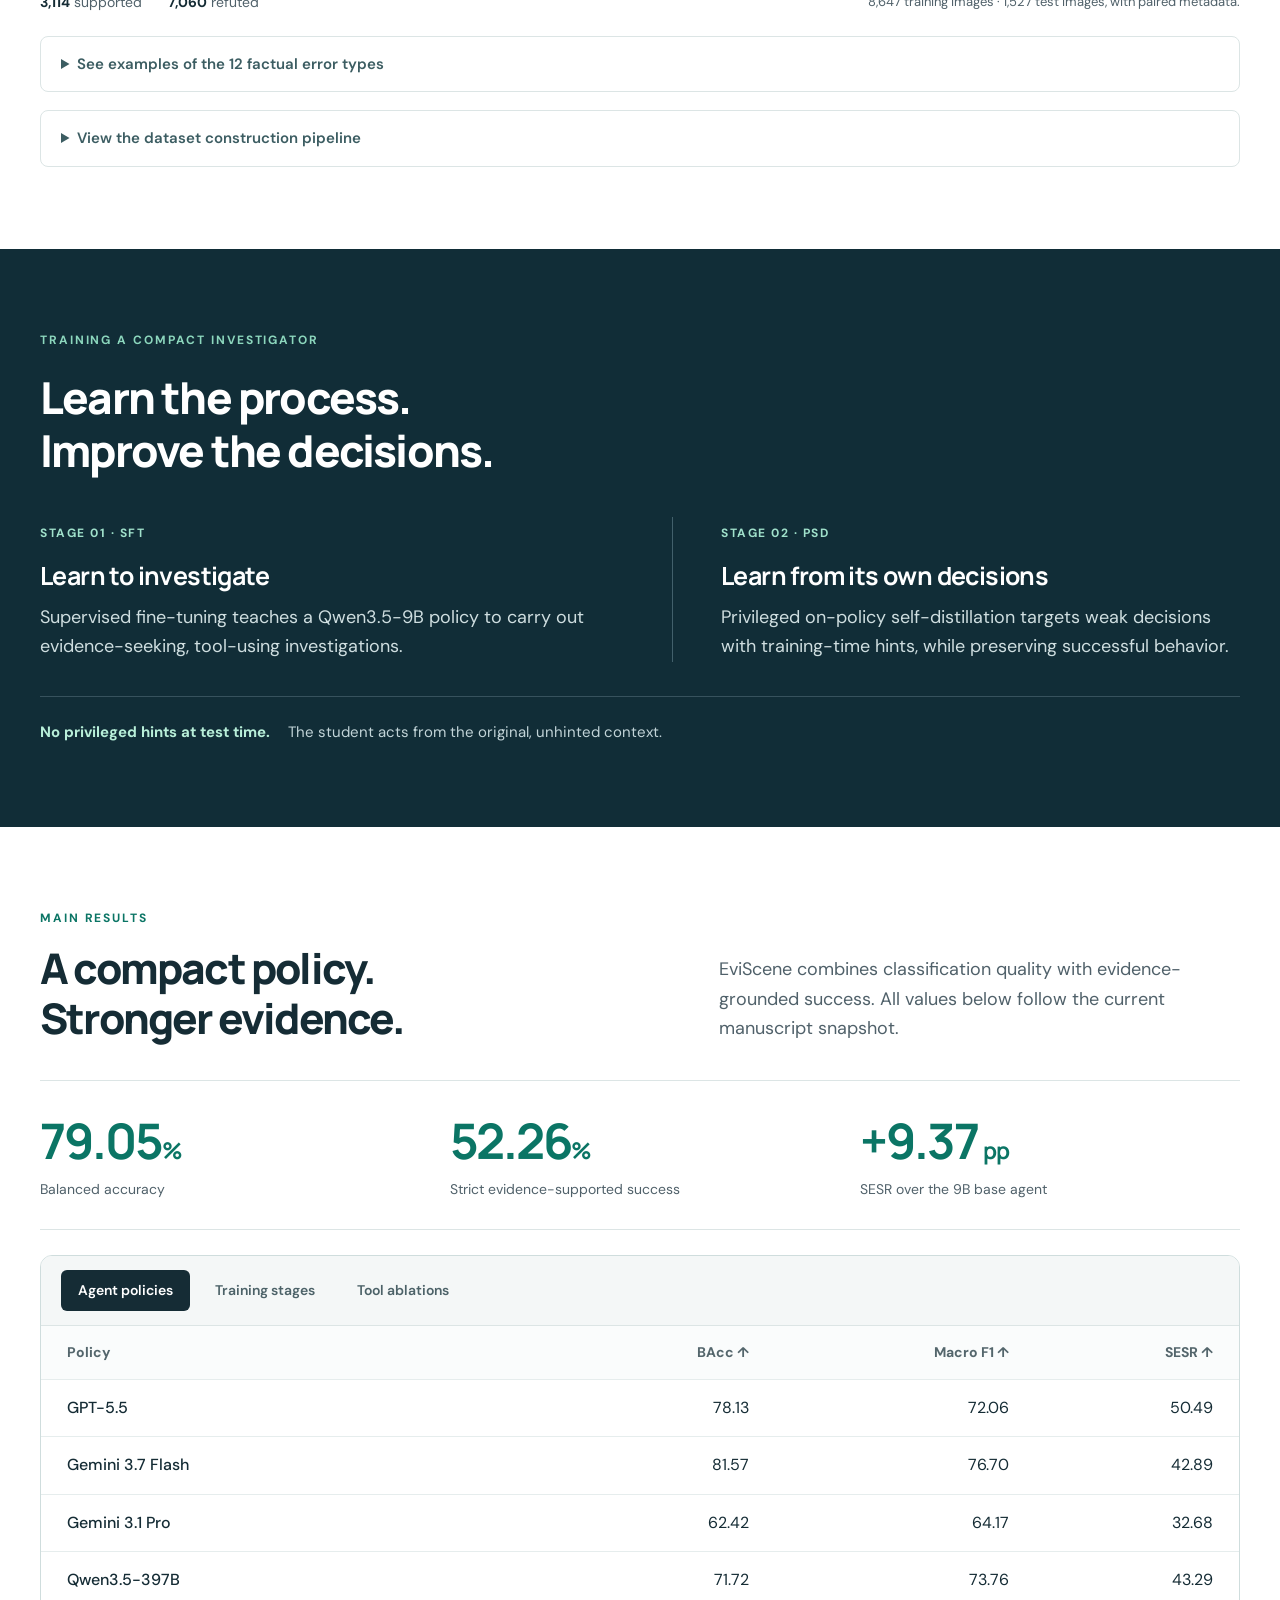
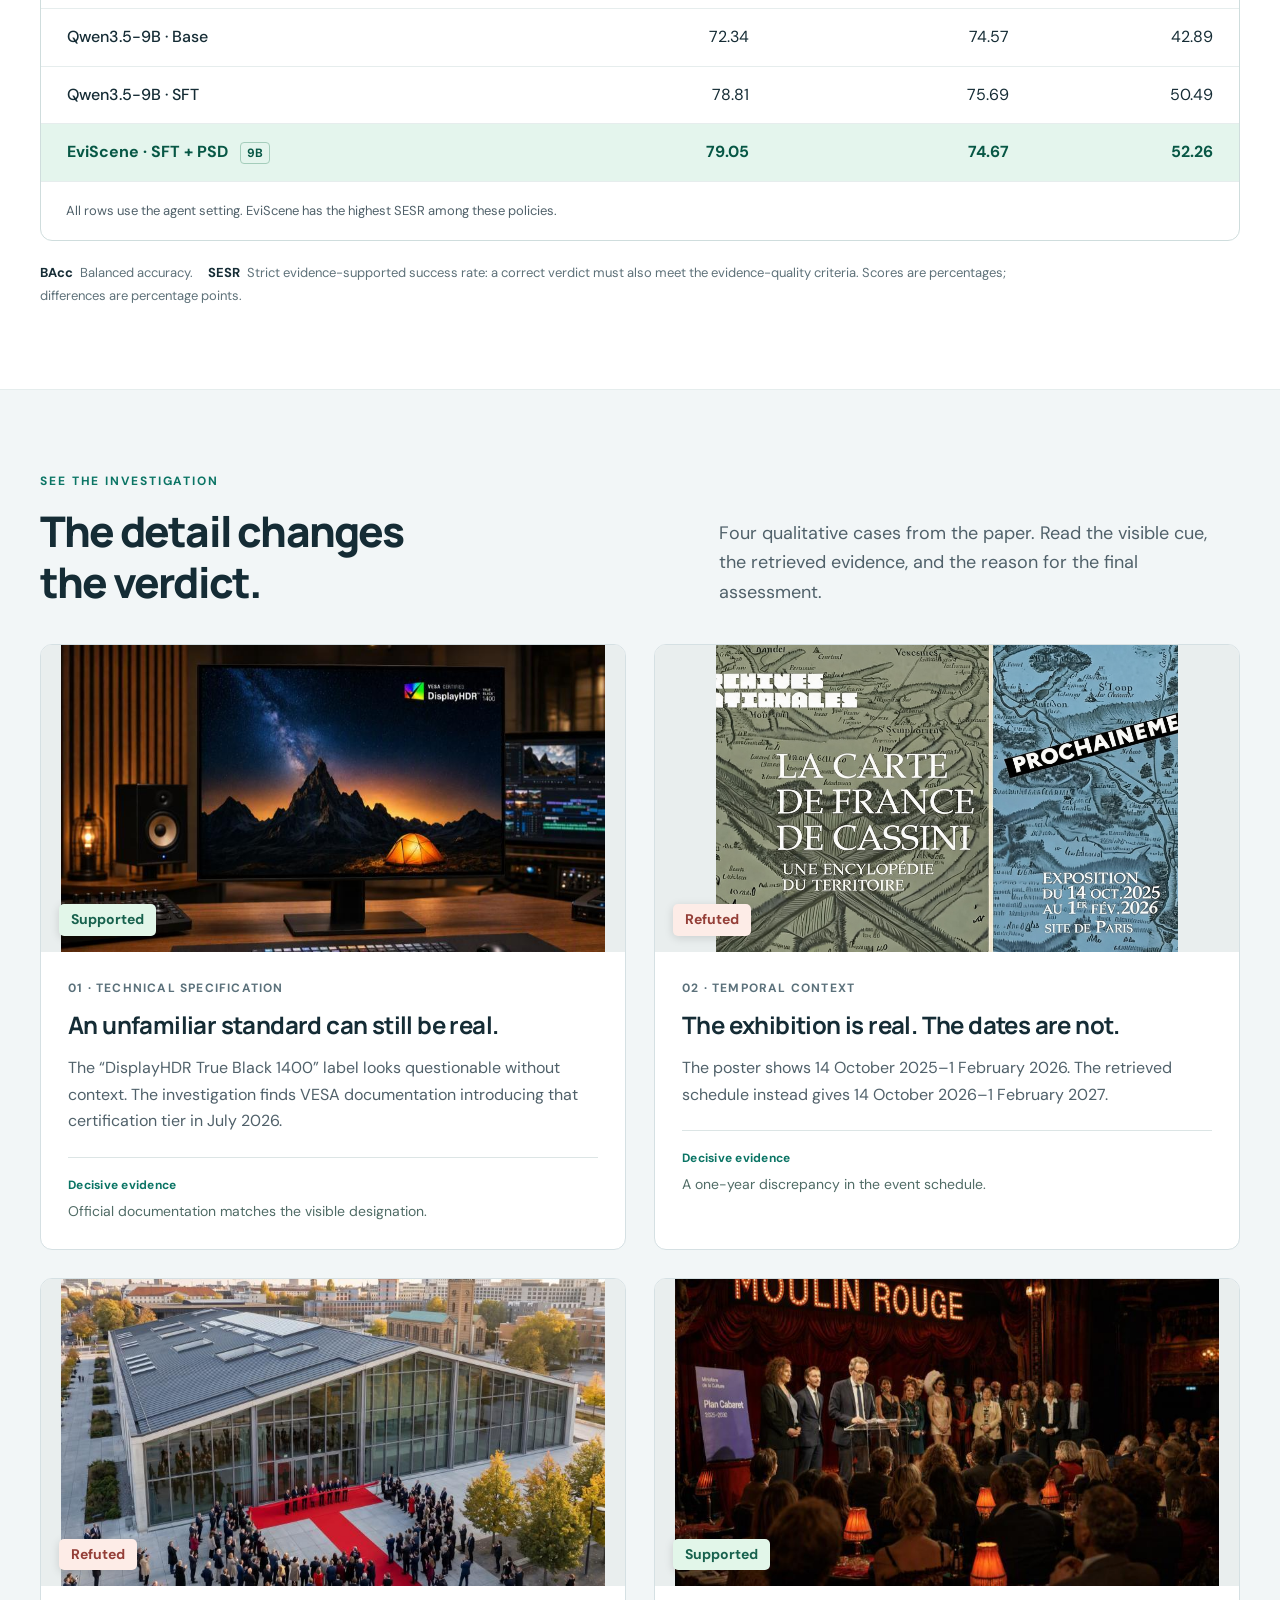
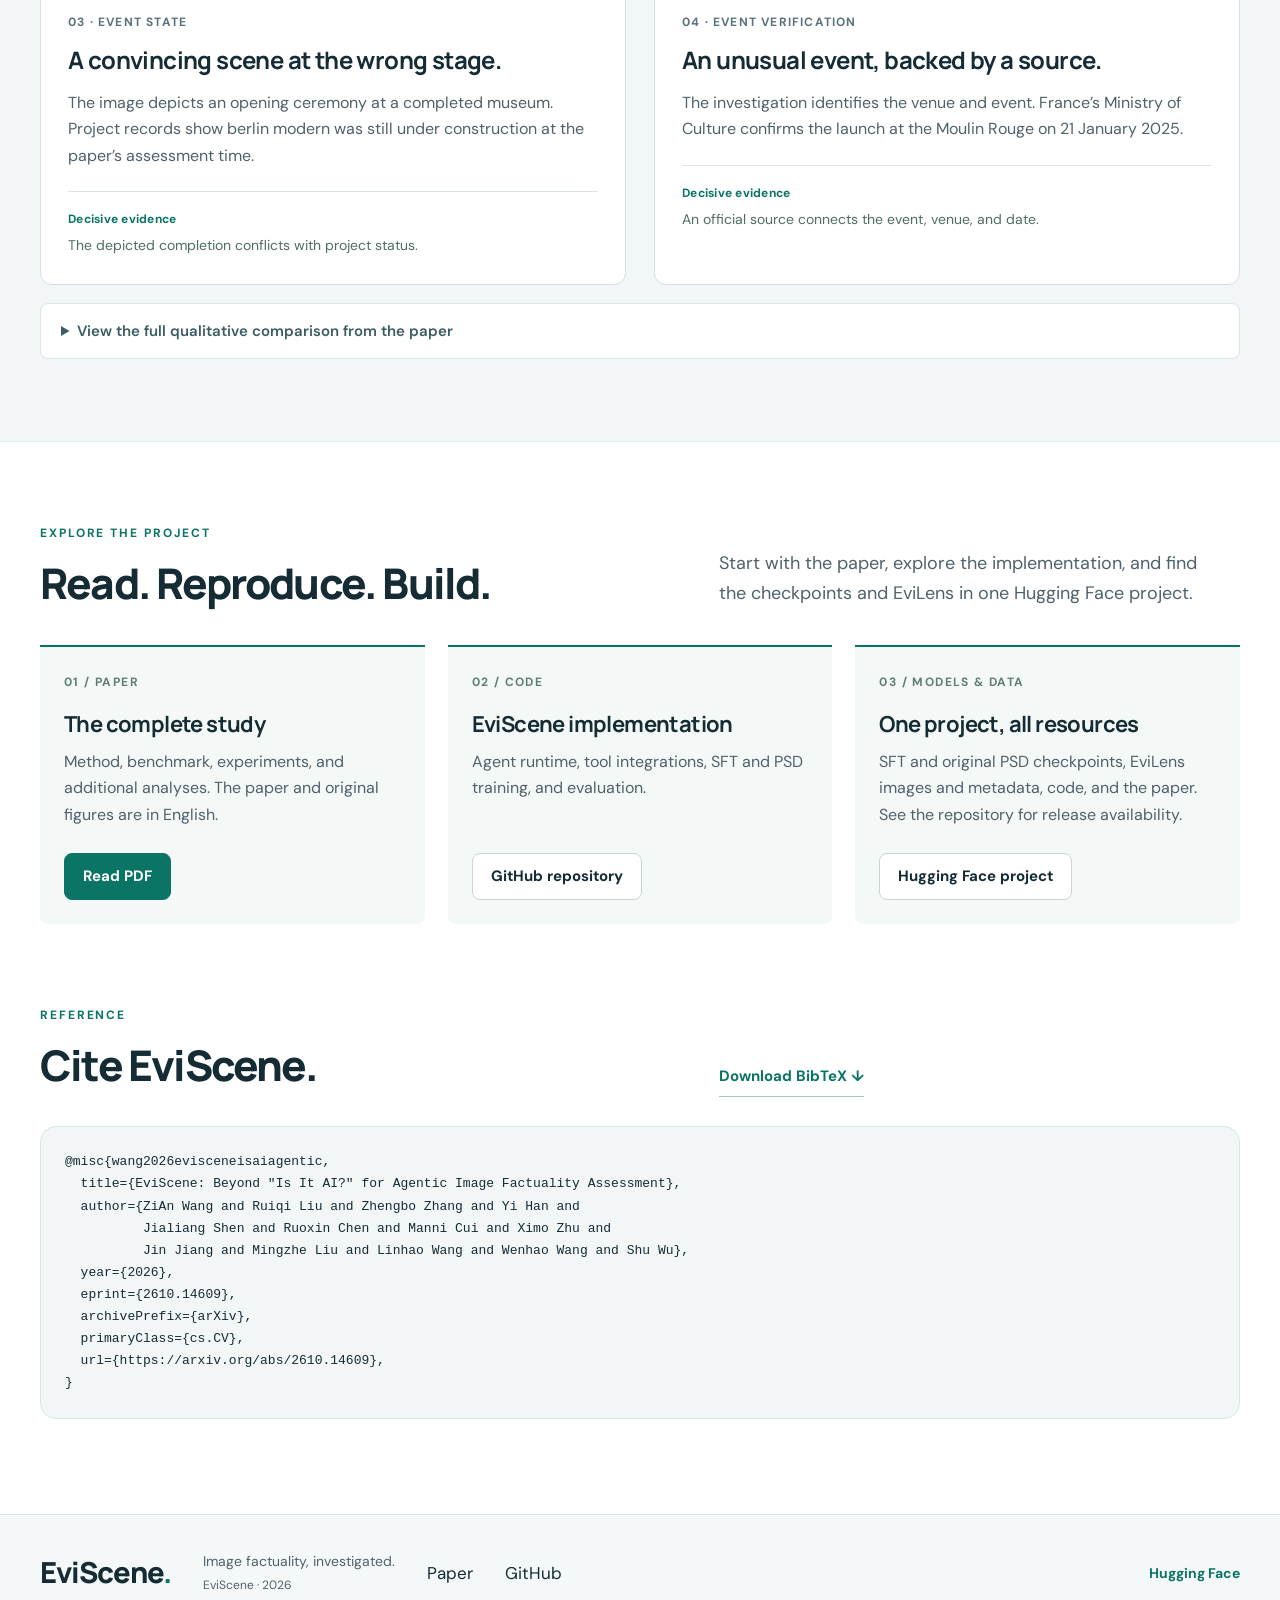
==== commit 1e6e02e0: "Add published arXiv paper and citation" ====
--- a/index.html
+++ b/index.html
@@ -29,7 +29,7 @@
       href="https://fonts.googleapis.com/css2?family=DM+Sans:wght@400;500;600;700&family=Manrope:wght@400;500;600;700;800&display=swap"
       rel="stylesheet"
     />
-    <link rel="stylesheet" href="styles.css?v=hf-logo1" />
+    <link rel="stylesheet" href="styles.css?v=arxiv2610" />
     <script src="site.js?v=bilingual1" defer></script>
   </head>
   <body>
@@ -52,7 +52,7 @@
         </div>
         <a
           class="nav-paper"
-          href="assets/eviscene-paper.pdf"
+          href="https://arxiv.org/abs/2610.14609"
           target="_blank"
           rel="noopener"
           >Read the paper</a
@@ -72,7 +72,7 @@
           <div class="hero-actions">
             <a
               class="button primary"
-              href="assets/eviscene-paper.pdf"
+              href="https://arxiv.org/abs/2610.14609"
               target="_blank"
               rel="noopener"
               ><svg viewBox="0 0 24 24" aria-hidden="true">
@@ -815,7 +815,7 @@
             <p>Method, benchmark, experiments, and additional analyses. The paper and original figures are in English.</p>
             <a
               class="button primary"
-              href="assets/eviscene-paper.pdf"
+              href="https://arxiv.org/pdf/2610.14609"
               target="_blank"
               rel="noopener"
               >Read PDF</a
@@ -844,6 +844,23 @@
           </article>
         </div>
       </section>
+      <section class="section shell citation" id="citation">
+        <div class="section-head">
+          <div><p class="eyebrow">REFERENCE</p><h2>Cite EviScene.</h2></div>
+          <p><a class="text-link" href="assets/eviscene.bib" download>Download BibTeX ↓</a></p>
+        </div>
+        <pre><code>@misc{wang2026evisceneisaiagentic,
+  title={EviScene: Beyond "Is It AI?" for Agentic Image Factuality Assessment},
+  author={ZiAn Wang and Ruiqi Liu and Zhengbo Zhang and Yi Han and
+          Jialiang Shen and Ruoxin Chen and Manni Cui and Ximo Zhu and
+          Jin Jiang and Mingzhe Liu and Linhao Wang and Wenhao Wang and Shu Wu},
+  year={2026},
+  eprint={2610.14609},
+  archivePrefix={arXiv},
+  primaryClass={cs.CV},
+  url={https://arxiv.org/abs/2610.14609},
+}</code></pre>
+      </section>
     </main>
     <footer>
       <div class="shell footer-inner">
@@ -853,7 +870,7 @@
             >EviScene · 2026</span
           >
         </p>
-        <a href="assets/eviscene-paper.pdf" target="_blank" rel="noopener"
+        <a href="https://arxiv.org/abs/2610.14609" target="_blank" rel="noopener"
           >Paper</a
         >
         <a href="https://github.com/wangzian828/EVISCENE" target="_blank" rel="noopener">GitHub</a>
--- a/styles.css
+++ b/styles.css
@@ -1592,6 +1592,20 @@
   color: var(--muted);
   font-size: 12px;
 }
+.citation {
+  padding-top: 0;
+}
+.citation pre {
+  max-width: 100%;
+  padding: 24px;
+  overflow-x: auto;
+  border: 1px solid var(--line);
+  border-radius: 16px;
+  background: var(--soft);
+  font-size: 13px;
+  line-height: 1.7;
+  tab-size: 2;
+}
 @media (max-width: 600px) {
   .author-names { font-size: 14px; column-gap: 13px; }
   .affiliations { column-gap: 10px; }
